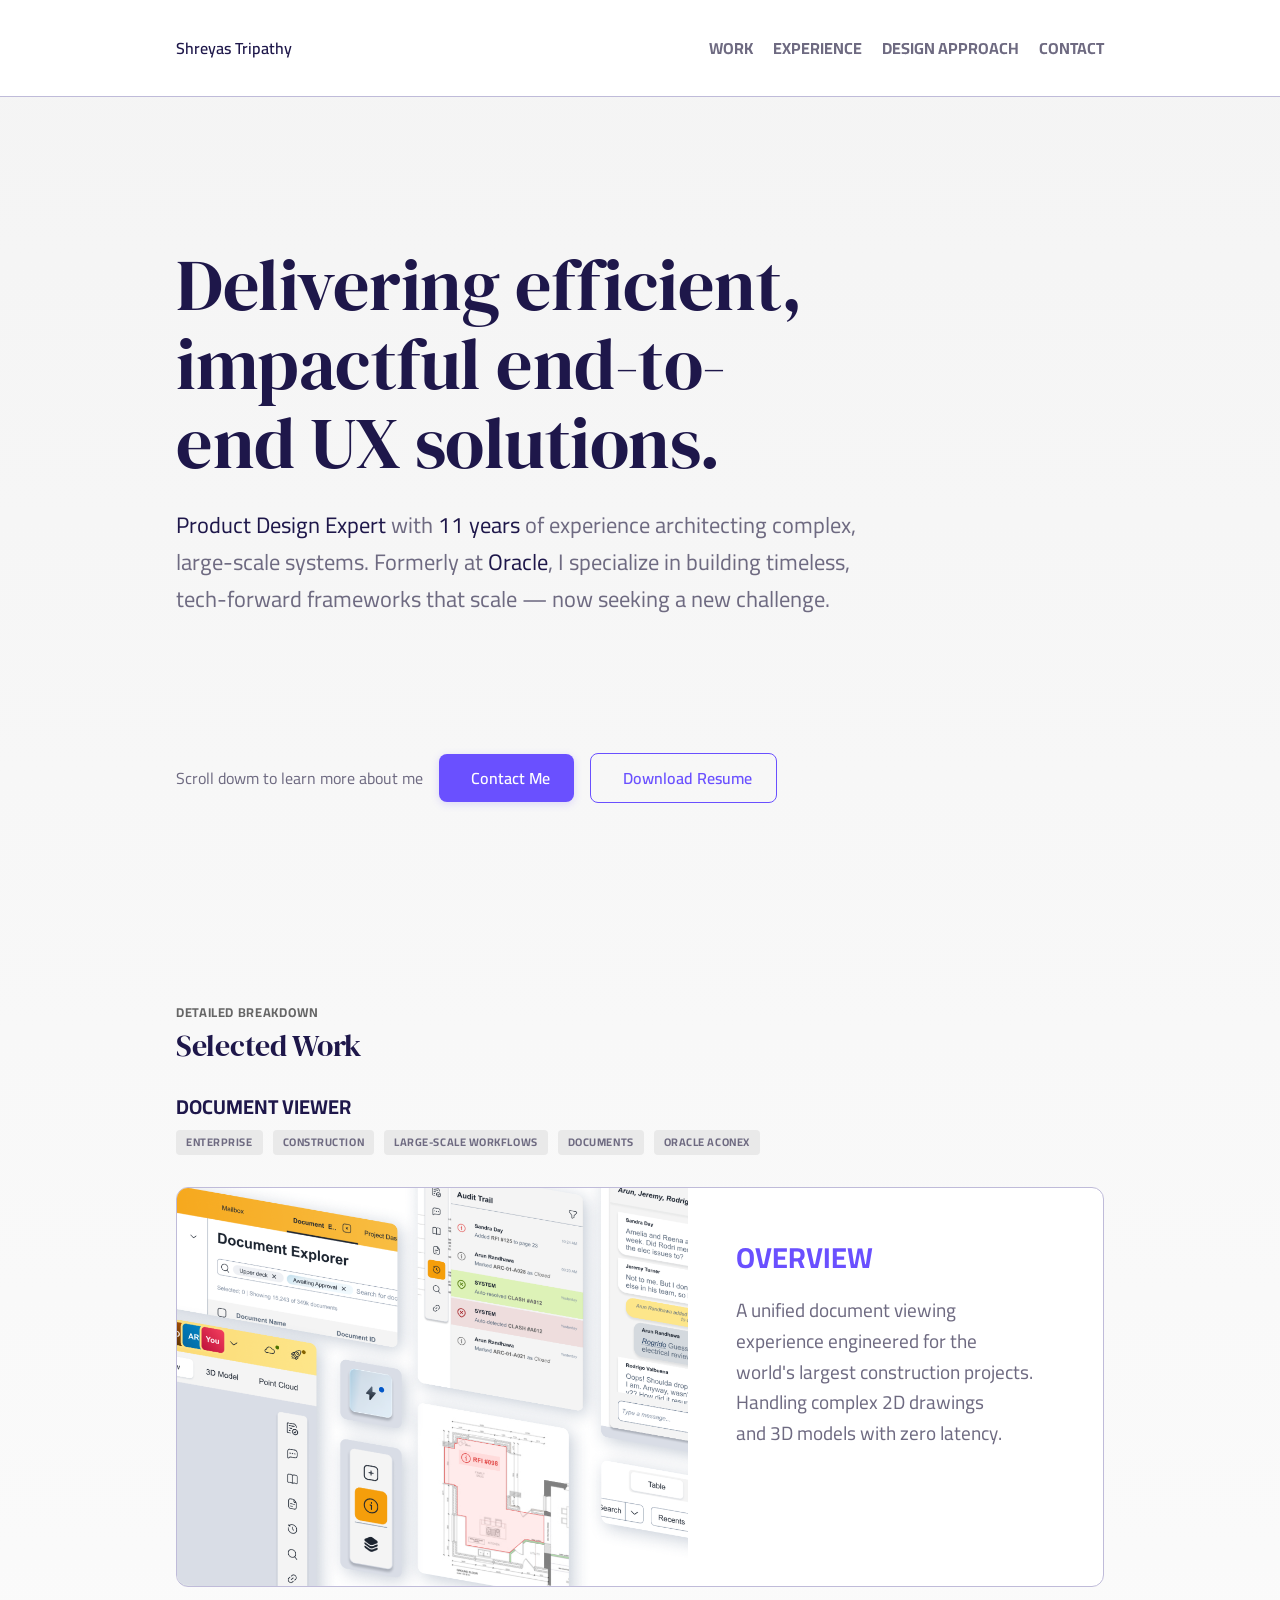
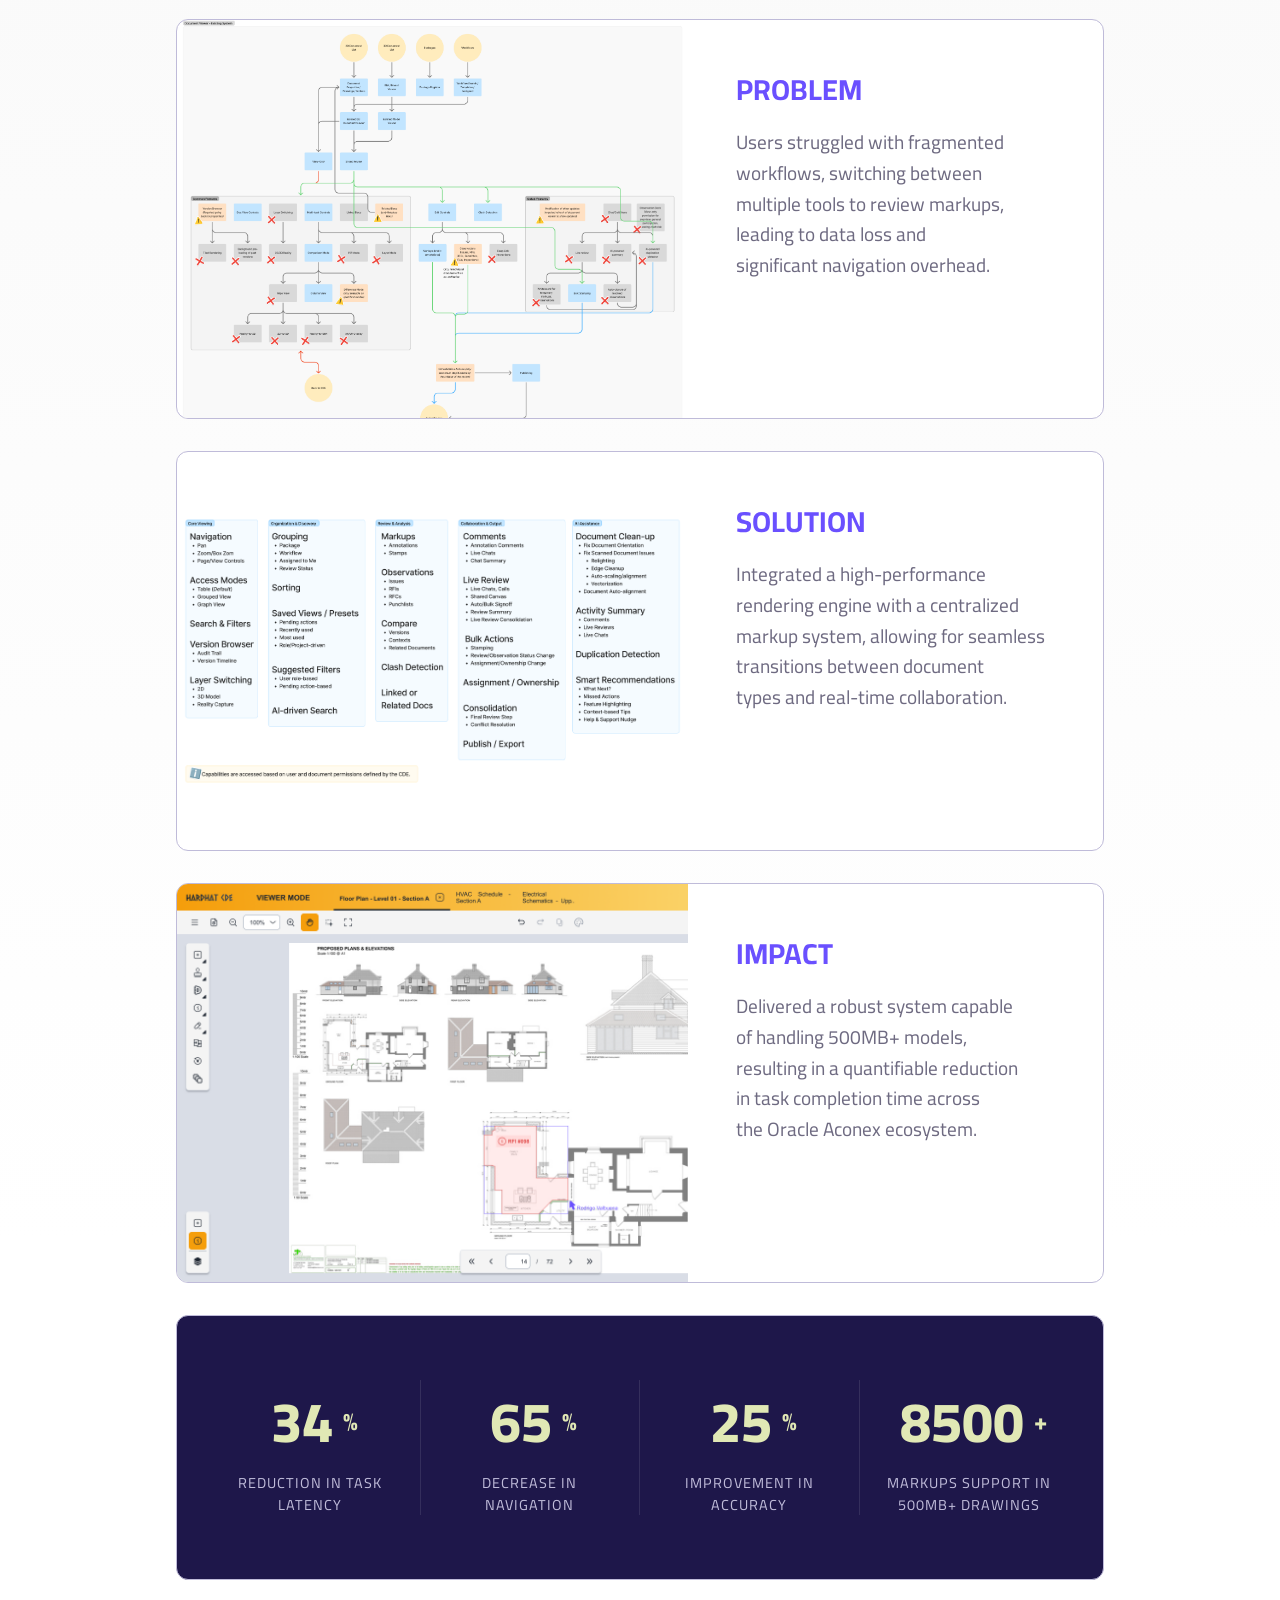
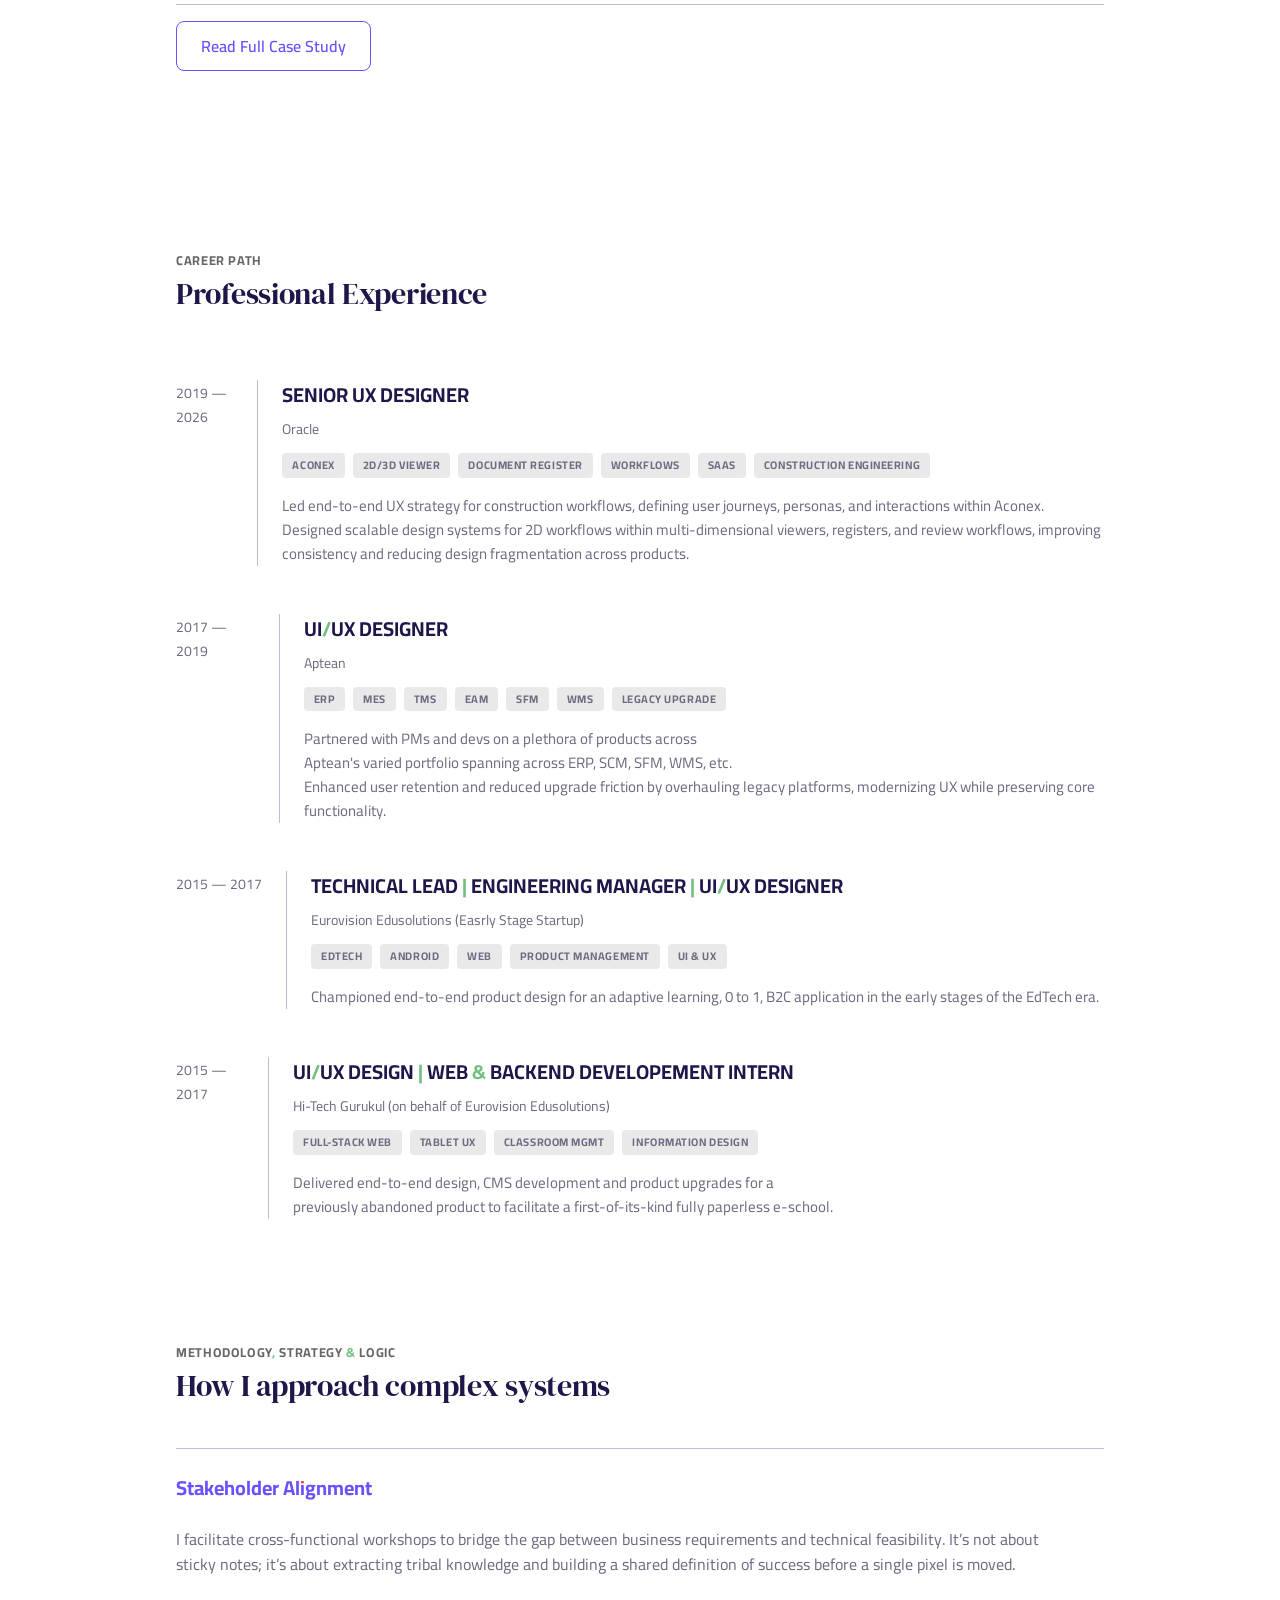
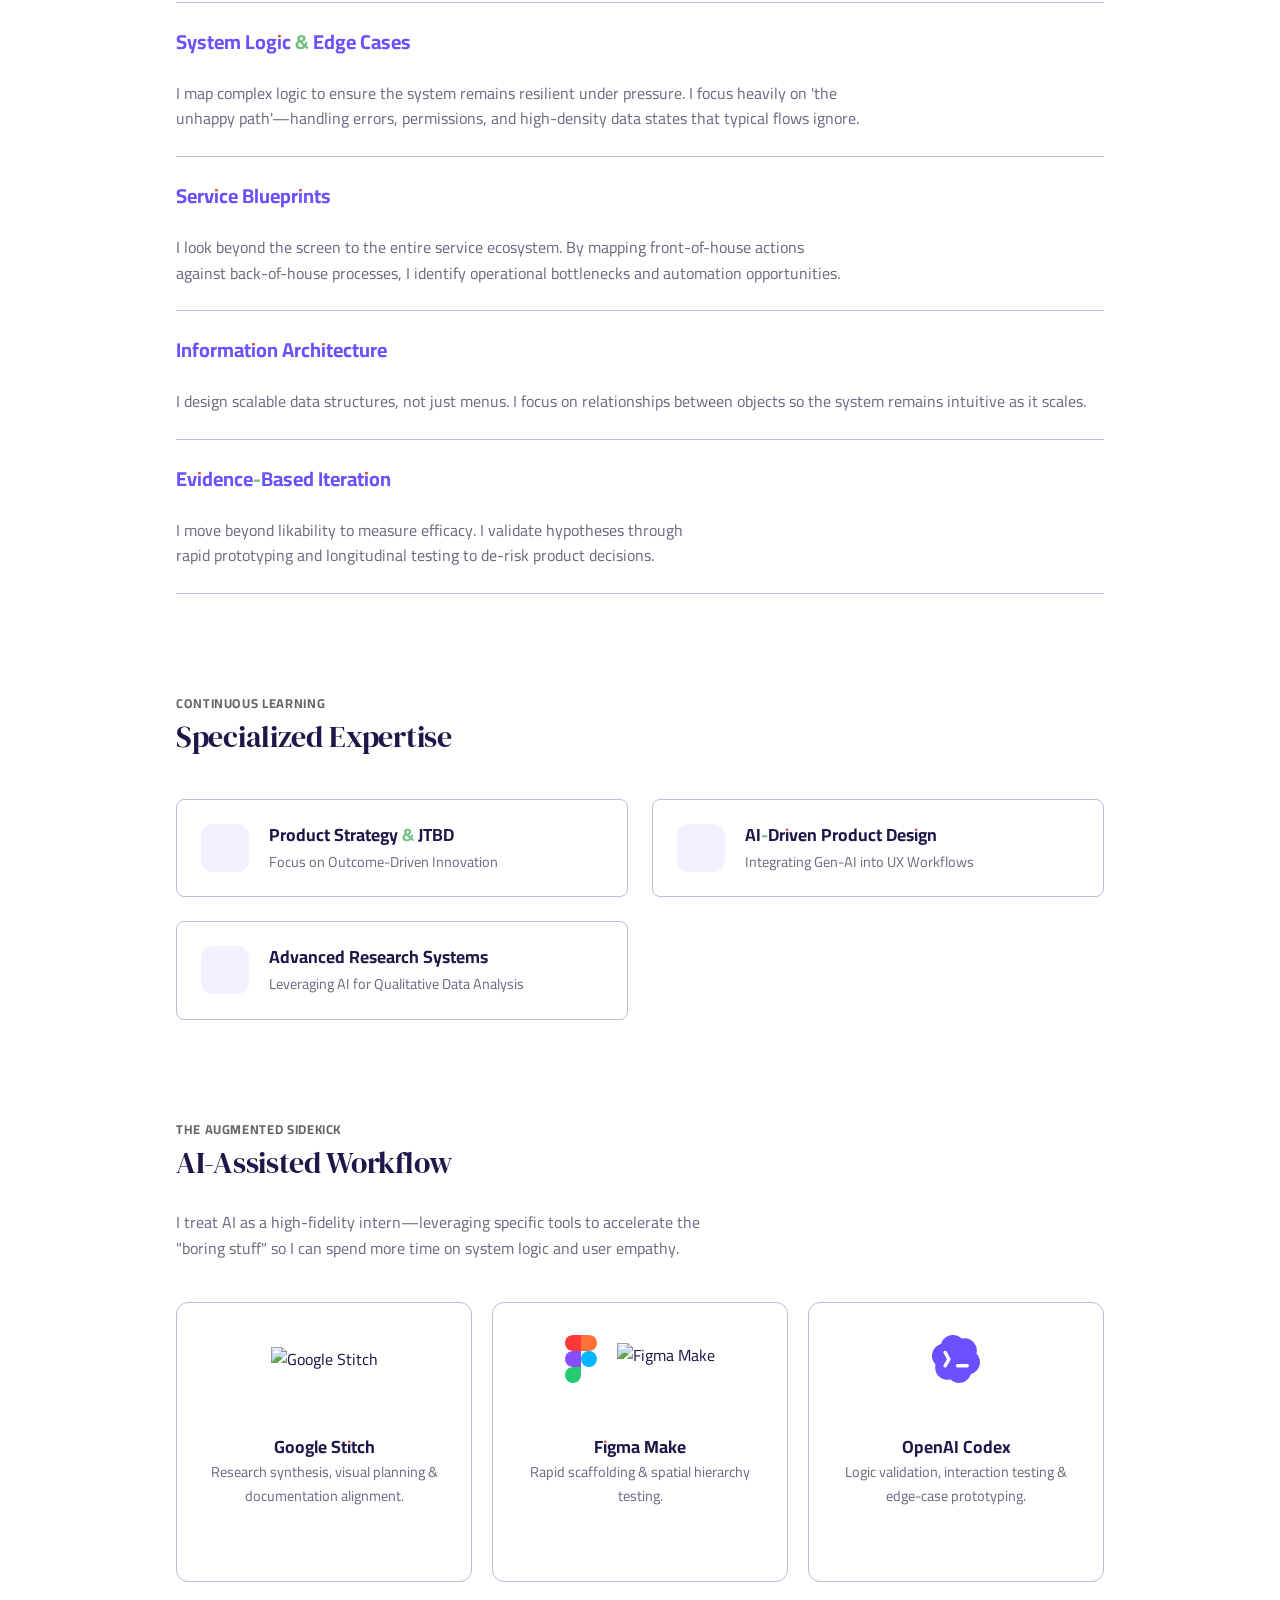
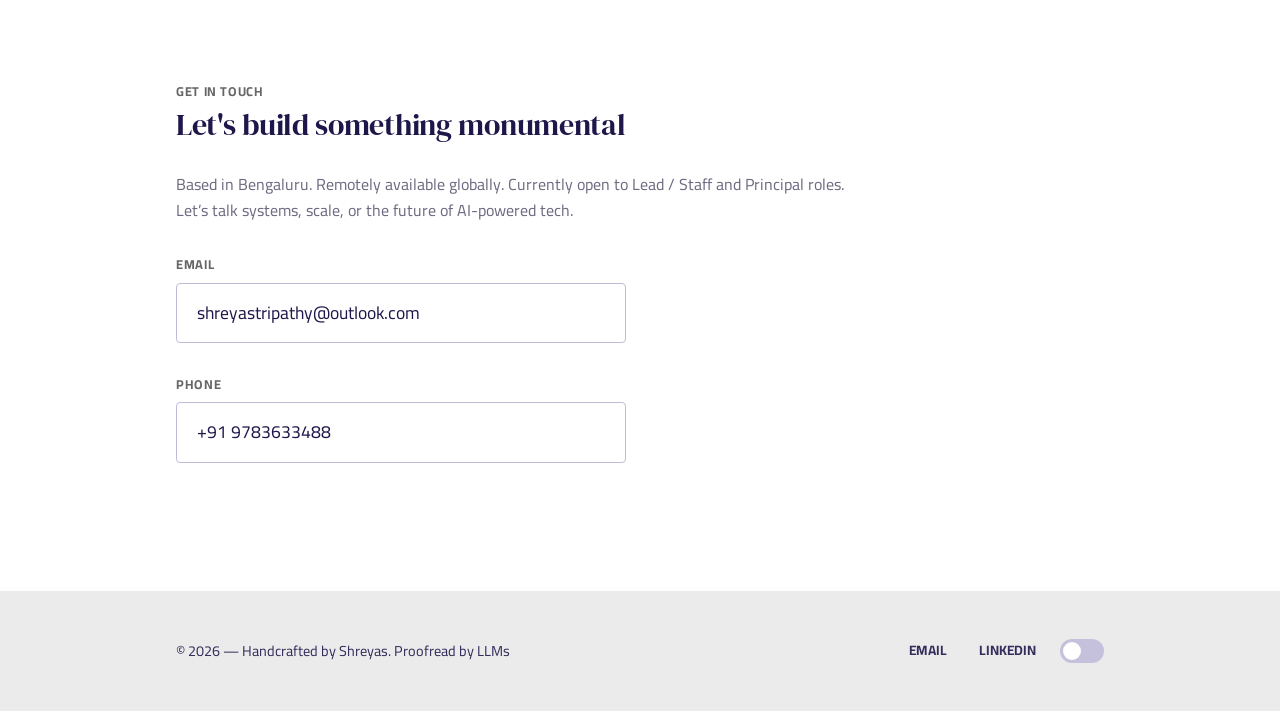
==== index.html @ f7002501 "Hero section updates - index.html" ====
<!DOCTYPE html>
<html lang="en">
<head>
  <meta charset="UTF-8">
  <meta name="viewport" content="width=device-width, initial-scale=1.0">
  <title>Shreyas Tripathy</title>

  <!-- Font -->
  <link href="https://fonts.googleapis.com/css2?family=Cairo+Play:wght@200..1000&family=Cairo:wght@200..1000&family=DM+Serif+Display&display=swap" rel="stylesheet">
  <script src="https://unpkg.com/lucide@latest"></script>
  <link rel="stylesheet" href="style.css">
</head>

<body data-theme="light">

  <!-- NAV -->
  <header class="nav">
    <div class="container nav-inner">
      <a href="index.html" class="logo">Shreyas Tripathy</a>

      <nav class="nav-links">
        <a href="#work">Work</a>
        <a href="#experience">Experience</a>
        <a href="#system">Design Approach</a>
        <a href="#contact">Contact</a>
      </nav>
      
      <button class="nav-toggle" aria-label="Menu">
        <i data-lucide="menu"></i>
      </button>
    </div>
  </header>
  
  <div class="nav-overlay">
    <button class="nav-close"><i data-lucide="x"></i></button>
    <nav class="overlay-menu">
      <a href="#work">Work</a>
      <a href="#experience">Experience</a>
      <a href="#system">Design Approach</a>
      <a href="#contact">Contact</a>
    </nav>
  </div>
  
  <!-- HERO -->
  <section class="hero">
    <div class="container hero-inner">
      <h1>Delivering efficient, impactful end-to-end UX solutions.</h1>
      <p class="subtitle"><span>Product Design Expert</span> with <span>11 years</span> of experience architecting complex, large-scale systems. Formerly at <span>Oracle</span>, I specialize in building timeless, tech-forward frameworks that scale — now seeking a new challenge.</p>
    </div>

    <div class="container hero-actions">
      <p> Scroll dowm to learn more about me <i data-lucide="arrow-down"></i></p><a href="#contact" class="btn btn-primary">
        <i data-lucide="mail"></i> Contact Me
      </a>
      <a href="assets/resume.pdf" target="_blank" class="btn btn-secondary">
        <i data-lucide="download"></i> Download Resume
      </a>
    </div>
  </section>

  <!-- WORK -->
  <section id="work" class="section container">
    <span class="sub-label">Detailed Breakdown</span>
    <h2>Selected Work</h2>
  
    <div class="project-card">
      <div class="project-header">
        <h3><span>Document Viewer</span></h3>
        <div class="project-meta-tags">
          <span>Enterprise</span>
          <span>Construction</span>
          <span>Large-scale workflows</span>
          <span>Documents</span>
          <span>Oracle Aconex</span>
        </div>
      </div>
    
      <div class="project-steps-container">
        
        <div class="project-step step-overview">
          <div class="step-image"></div>
          <div class="step-content">
            <h4>Overview</h4>
            <p>A unified document viewing experience engineered for the world's largest construction projects. Handling complex 2D drawings and 3D models with zero latency.</p>
          </div>
        </div>
    
        <div class="project-step step-problem">
          <div class="step-image"></div>
          <div class="step-content">
            <h4>Problem</h4>
            <p>Users struggled with fragmented workflows, switching between multiple tools to review markups, leading to data loss and significant navigation overhead.</p>
          </div>
        </div>
    
        <div class="project-step step-solution">
          <div class="step-image"></div>
          <div class="step-content">
            <h4>Solution</h4>
            <p>Integrated a high-performance rendering engine with a centralized markup system, allowing for seamless transitions between document types and real-time collaboration.</p>
          </div>
        </div>
    
        <div class="project-step step-impact">
          <div class="step-image"></div>
          <div class="step-content">
            <h4>Impact</h4>
            <p>Delivered a robust system capable of handling 500MB+ models, resulting in a quantifiable reduction in task completion time across the Oracle Aconex ecosystem.</p>
          </div>
        </div>
    
        <div class="project-step metrics-card">
          <div class="metric-quadrant">
            <div class="metric-number" data-target="40"><i data-lucide="arrow-down" class="metric-icon down"></i>40</div>
            <div class="metric-label">Reduction in Task Latency</div>
          </div>
          <div class="metric-quadrant">
            <div class="metric-number" data-target="65"><i data-lucide="arrow-down" class="metric-icon down"></i>65</div>
            <div class="metric-label">Decrease in Navigation</div>
          </div>
          <div class="metric-quadrant">
            <div class="metric-number" data-target="25"><i data-lucide="arrow-up" class="metric-icon up"></i>25</div>
            <div class="metric-label">Improvement in Accuracy</div>
          </div>
          <div class="metric-quadrant">
            <div class="metric-number" data-target="10000"><i data-lucide="arrow-up" class="metric-icon up"></i>10000</div>
            <div class="metric-label">Markups Support in 500MB+ Drawings</div>
          </div>
        </div>
      </div>
    
      <div class="project-footer">
        <a href="case-studies.html#viewer" class="btn btn-secondary">Read Full Case Study</a>
      </div>
    </div>
  </section>

  <!-- EXPERIENCE -->
  <section id="experience" class="section container">
    <span class="sub-label">Career Path</span>
    <h2>Professional Experience</h2>
    <div class="timeline">

      <div class="timeline-item">
        <div class="timeline-left">
          <span class="timeline-duration">2019 — 2026</span>
        </div>
        <div class="timeline-right">
          <h3>Senior UX Designer</h3>
          <p class="company">Oracle</p>
          <div class="exp-tags">
            <span>Aconex</span><span>2D/3D Viewer</span><span>Document Register</span><span>Workflows</span><span>SaaS</span><span>Construction Engineering</span>
          </div>
          <p class="timeline-description">
            Led end-to-end UX strategy for construction workflows, defining user journeys, personas, and interactions within Aconex. <br>
            Designed scalable design systems for 2D workflows within multi-dimensional viewers, registers, and review workflows, improving consistency and reducing design fragmentation across products.
          </p>
        </div>
      </div>
      
      <div class="timeline-item">
        <div class="timeline-left">
          <span class="timeline-duration">2017 — 2019</span>
        </div>
        <div class="timeline-right">
          <h3>UI/UX Designer</h3>
          <p class="company">Aptean</p>
          <div class="exp-tags">
            <span>ERP</span><span>MES</span><span>TMS</span><span>EAM</span><span>SFM</span><span>WMS</span><span>Legacy Upgrade</span>
          </div>
          <p class="timeline-description">
            Partnered with PMs and devs on a plethora of products across Aptean's varied portfolio spanning across ERP, SCM, SFM, WMS, etc. <br>
            Enhanced user retention and reduced upgrade friction by overhauling legacy platforms, modernizing UX while preserving core functionality.
          </p>
        </div>
      </div>
      
      <div class="timeline-item">
        <div class="timeline-left">
          <span class="timeline-duration">2015 — 2017</span>
        </div>
        <div class="timeline-right">
          <h3>Technical Lead | Engineering Manager | UI/UX Designer</h3>
          <p class="company">Eurovision Edusolutions (Easrly Stage Startup)</p>
          <div class="exp-tags">
            <span>EdTech</span><span>Android</span><span>Web</span><span>Product Management</span><span>UI & UX</span>
          </div>
          <p class="timeline-description">
            Championed end-to-end product design for an adaptive learning, 0 to 1, B2C application in the early stages of the EdTech era.
          </p>
        </div>
      </div>
      
      <div class="timeline-item">
        <div class="timeline-left">
          <span class="timeline-duration">2015 — 2017</span>
        </div>
        <div class="timeline-right">
          <h3>UI/UX Design | Web & Backend Developement Intern</h3>
          <p class="company">Hi-Tech Gurukul (on behalf of Eurovision Edusolutions)</p>
          <div class="exp-tags">
            <span>Full-Stack Web</span><span>Tablet UX</span><span>Classroom Mgmt</span><span>Information Design</span>
          </div>
          <p class="timeline-description">
            Delivered end-to-end design, CMS development and product upgrades for a previously abandoned product to facilitate a first-of-its-kind fully paperless e-school.
          </p>
        </div>
      </div>
    
    </div>
  </section>

  <!-- DESIGN APPROACH -->
  <section id="system" class="section container">
    <span class="sub-label">Methodology, Strategy & Logic</span>
    <h2>How I approach complex systems</h2>
  
    <div class="approach-accordion">
      <div class="accordion-item active" data-approach="workshops">
        <div class="accordion-header">
          <span class="accordion-title">Stakeholder Alignment</span>
          <div class="accordion-icon">
            <i data-lucide="plus" class="plus-icon"></i>
            <i data-lucide="minus" class="minus-icon"></i>
          </div>
        </div>
        <div class="accordion-content">
          <div class="accordion-content-inner">
            <p>
              I facilitate cross-functional workshops to bridge the gap between
              business requirements and technical feasibility. It’s not about
              sticky notes; it’s about extracting tribal knowledge and building a
              shared definition of success before a single pixel is moved.
            </p>
          </div>
        </div>
      </div>
  
      <div class="accordion-item active" data-approach="flows">
        <div class="accordion-header">
          <span class="accordion-title">System Logic & Edge Cases</span>
          <div class="accordion-icon">
            <i data-lucide="plus" class="plus-icon"></i>
            <i data-lucide="minus" class="minus-icon"></i>
          </div>
        </div>
        <div class="accordion-content">
          <div class="accordion-content-inner">
            <p>
              I map complex logic to ensure the system remains resilient under
              pressure. I focus heavily on 'the unhappy path'—handling errors,
              permissions, and high-density data states that typical flows ignore.
            </p>
          </div>
        </div>
      </div>
  
      <div class="accordion-item active" data-approach="journeys">
        <div class="accordion-header">
          <span class="accordion-title">Service Blueprints</span>
          <div class="accordion-icon">
            <i data-lucide="plus" class="plus-icon"></i>
            <i data-lucide="minus" class="minus-icon"></i>
          </div>
        </div>
        <div class="accordion-content">
          <div class="accordion-content-inner">
            <p>
              I look beyond the screen to the entire service ecosystem. By mapping
              front-of-house actions against back-of-house processes, I identify
              operational bottlenecks and automation opportunities.
            </p>
          </div>
        </div>
      </div>
  
      <div class="accordion-item active" data-approach="architecture">
        <div class="accordion-header">
          <span class="accordion-title">Information Architecture</span>
          <div class="accordion-icon">
            <i data-lucide="plus" class="plus-icon"></i>
            <i data-lucide="minus" class="minus-icon"></i>
          </div>
        </div>
        <div class="accordion-content">
          <div class="accordion-content-inner">
            <p>
              I design scalable data structures, not just menus. I focus on
              relationships between objects so the system remains intuitive as it
              scales.
            </p>
          </div>
        </div>
      </div>
  
      <div class="accordion-item active" data-approach="testing">
        <div class="accordion-header">
          <span class="accordion-title">Evidence-Based Iteration</span>
          <div class="accordion-icon">
            <i data-lucide="plus" class="plus-icon"></i>
            <i data-lucide="minus" class="minus-icon"></i>
          </div>
        </div>
        <div class="accordion-content">
          <div class="accordion-content-inner">
            <p>
              I move beyond likability to measure efficacy. I validate hypotheses
              through rapid prototyping and longitudinal testing to de-risk
              product decisions.
            </p>
          </div>
        </div>
      </div>
    </div>
  </section>


  <!-- CERTIFICATIONS -->
  
  <section class="section container portfolio-content">
    <div class="section-header">
      <span class="sub-label">Continuous Learning</span>
      <h2>Specialized Expertise</h2>
    </div>

    <div class="cert-grid">
      <div class="cert-item">
        <div class="cert-icon"><i data-lucide="layers"></i></div>
        <div class="cert-info">
          <span class="cert-title">Product Strategy & JTBD</span>
          <span class="cert-issuer">Focus on Outcome-Driven Innovation</span>
        </div>
      </div>
  
      <div class="cert-item">
        <div class="cert-icon"><i data-lucide="sparkles"></i></div>
        <div class="cert-info">
          <span class="cert-title">AI-Driven Product Design</span>
          <span class="cert-issuer">Integrating Gen-AI into UX Workflows</span>
        </div>
      </div>
  
      <div class="cert-item">
        <div class="cert-icon"><i data-lucide="microscope"></i></div>
        <div class="cert-info">
          <span class="cert-title">Advanced Research Systems</span>
          <span class="cert-issuer">Leveraging AI for Qualitative Data Analysis</span>
        </div>
      </div>
    </div>
  </section>

  <!-- AI-USAGE -->
  <section id="workflow" class="section container portfolio-content">
    <div class="section-header">
      <span class="sub-label">The Augmented Sidekick</span>
      <h2>AI-Assisted Workflow</h2>
      <p style="max-width: 600px; margin-top: 1rem;">I treat AI as a high-fidelity intern—leveraging specific tools to accelerate the "boring stuff" so I can spend more time on system logic and user empathy.</p>
    </div>
  
    <div class="workflow-grid">
      <div class="workflow-card">
        <div class="workflow-icon stitch-container">
          <img src="https://app-companion-430619.appspot.com/static/stitch-word-dark.svg" class="light-mode-only" alt="Google Stitch">
          <img src="https://app-companion-430619.appspot.com/static/stitch-word.svg" class="dark-mode-only" alt="Google Stitch">
        </div>
        <div class="workflow-info">
          <span class="cert-title">Google Stitch</span> <br>
          <span class="cert-issuer">Research synthesis, visual planning & documentation alignment.</span>
        </div>
      </div>
  
      <div class="workflow-card">
        <div class="workflow-icon figma-combo">
          <svg xmlns="http://www.w3.org/2000/svg" width="480" height="720" fill="none" viewBox="0 0 480 720"><path fill="#24CB71" d="M0 600c0-66.274 53.726-120 120-120h120v120c0 66.274-53.726 120-120 120S0 666.274 0 600"></path><path fill="#FF7237" d="M240 0v240h120c66.274 0 120-53.726 120-120S426.274 0 360 0z"></path><circle cx="359" cy="360" r="120" fill="#00B6FF"></circle><path fill="#FF3737" d="M0 120c0 66.274 53.726 120 120 120h120V0H120C53.726 0 0 53.726 0 120"></path><path fill="#874FFF" d="M0 360c0 66.274 53.726 120 120 120h120V240H120C53.726 240 0 293.726 0 360"></path></svg>
          <img src="https://cdn.sanity.io/images/599r6htc/regionalized/9dd7913d750d5e2519330ccdbdbc0e24ba58c93e-24x24.svg" alt="Figma Make">
        </div>
        <div class="workflow-info">
          <span class="cert-title">Figma Make</span> <br>
          <span class="cert-issuer">Rapid scaffolding & spatial hierarchy testing.</span>
        </div>
      </div>
  
      <div class="workflow-card">
        <div class="workflow-icon codex-icon">
          <svg viewBox="0 0 24 24" xmlns="http://www.w3.org/2000/svg"><title>Codex</title><path d="M19.503 0H4.496A4.496 4.496 0 000 4.496v15.007A4.496 4.496 0 004.496 24h15.007A4.496 4.496 0 0024 19.503V4.496A4.496 4.496 0 0019.503 0z" fill="#fff"></path><path d="M9.064 3.344a4.578 4.578 0 012.285-.312c1 .115 1.891.54 2.673 1.275.01.01.024.017.037.021a.09.09 0 00.043 0 4.55 4.55 0 013.046.275l.047.022.116.057a4.581 4.581 0 012.188 2.399c.209.51.313 1.041.315 1.595a4.24 4.24 0 01-.134 1.223.123.123 0 00.03.115c.594.607.988 1.33 1.183 2.17.289 1.425-.007 2.71-.887 3.854l-.136.166a4.548 4.548 0 01-2.201 1.388.123.123 0 00-.081.076c-.191.551-.383 1.023-.74 1.494-.9 1.187-2.222 1.846-3.711 1.838-1.187-.006-2.239-.44-3.157-1.302a.107.107 0 00-.105-.024c-.388.125-.78.143-1.204.138a4.441 4.441 0 01-1.945-.466 4.544 4.544 0 01-1.61-1.335c-.152-.202-.303-.392-.414-.617a5.81 5.81 0 01-.37-.961 4.582 4.582 0 01-.014-2.298.124.124 0 00.006-.056.085.085 0 00-.027-.048 4.467 4.467 0 01-1.034-1.651 3.896 3.896 0 01-.251-1.192 5.189 5.189 0 01.141-1.6c.337-1.112.982-1.985 1.933-2.618.212-.141.413-.251.601-.33.215-.089.43-.164.646-.227a.098.098 0 00.065-.066 4.51 4.51 0 01.829-1.615 4.535 4.535 0 011.837-1.388zm3.482 10.565a.637.637 0 000 1.272h3.636a.637.637 0 100-1.272h-3.636zM8.462 9.23a.637.637 0 00-1.106.631l1.272 2.224-1.266 2.136a.636.636 0 101.095.649l1.454-2.455a.636.636 0 00.005-.64L8.462 9.23z" fill="#6A50FF"></path></svg>
        </div>
        <div class="workflow-info">
          <span class="cert-title">OpenAI Codex</span> <br>
          <span class="cert-issuer">Logic validation, interaction testing & edge-case prototyping.</span>
        </div>
      </div>
    </div>
  </section>
  
  <!-- CONTACT -->
  <section id="contact" class="section container portfolio-content">
    <span class="sub-label">Get in Touch</span>
    <h2>Let's build something monumental</h2>
    <p>Based in Bengaluru. Remotely available globally. Currently open to Lead / Staff and Principal roles. <br>Let’s talk systems, scale, or the future of AI-powered tech.</p>
  
    <div class="contact-grid">
      <div class="contact-item">
        <span class="sub-label">Email</span>
        <div class="copy-box" onclick="copyText('shreyastripathy@outlook.com', this)">
          <span class="value">shreyastripathy@outlook.com</span>
          <i data-lucide="copy" class="icon"></i>
        </div>
      </div>
  
      <div class="contact-item">
        <span class="sub-label">Phone</span>
        <div class="copy-box" onclick="copyText('+1 555 012 3456', this)">
          <span class="value">+91 9783633488</span>
          <i data-lucide="copy" class="icon"></i>
        </div>
      </div>
    </div>
  </section>

  <!-- FOOTER -->
  <footer class="main-footer">
    <div class="container footer-content">
      <div class="footer-left">
        <p>© 2026 — Handcrafted by Shreyas. Proofread by LLMs</p>
      </div>
      
      <div class="footer-right">
        <a href="mailto:shreyastripathy@outlook.com" rel="noopener noreferrer" class="footer-link">
          <i data-lucide="mail"></i>
          <span>Email</span>
        </a>
        <a href="https://www.linkedin.com/in/shreyas-tripathy-534011a4" target="_blank" rel="noopener noreferrer" class="footer-link">
          <i data-lucide="external-link"></i>
          <span>LinkedIn</span>
        </a>
        <label class="theme-switch">
          <input type="checkbox" id="theme-toggle">
          <span class="slider">
            <span class="icon"><svg xmlns="http://www.w3.org/2000/svg" width="24" height="24" viewBox="0 0 24 24" fill="none" stroke="currentColor" stroke-width="2" stroke-linecap="round" stroke-linejoin="round" data-lucide="moon" aria-hidden="true" class="lucide lucide-moon"><path d="M20.985 12.486a9 9 0 1 1-9.473-9.472c.405-.022.617.46.402.803a6 6 0 0 0 8.268 8.268c.344-.215.825-.004.803.401"></path></svg></span>
          </span>
        </label>
      </div>
    </div>
  </footer>
  
  <script src="script.js"></script>
</body>
</html>
---- style.css ----
h1, h2, .section-title {
  font-family: var(--font-header);
  font-weight: 400;
  letter-spacing: -0.01em;
}

h3, h4, .label, nav a {
  font-family: var(--font-subhead);
  font-weight: 700;
  text-transform: uppercase;
}

body, p, li {
  font-family: var(--font-body);
  font-weight: 400;
  line-height: 1.65;
  font-size: 16px;
  color: var(--text-secondary);
  -webkit-font-smoothing: antialiased;
}

section[id], 
.project-card {
  scroll-margin-top: 100px; /* Adjust this value to match your nav height + 20px buffer */
}

/* =====================
   RESET
===================== */

* {
  margin: 0;
  padding: 0;
  box-sizing: border-box;
}

body {
  background: var(--bg);
  color: var(--text-primary);
  line-height: 1.5;
  transition: background 0.3s ease, color 0.3s ease, border-color 0.3s ease;
}

/* =====================
   LAYOUT
===================== */

.container {
  max-width: var(--max-width);
  margin: 0 auto;
  padding: var(--spacing-section);
}

.section {
  padding: var(--spacing-section);
}

.approach {
  margin-top: 32px;
}

h2 {
  margin-bottom: 32px;
}

.project-card {
  margin-bottom: 64px;
}

h1 {
  letter-spacing: -0.5px;
}

h2 {
  letter-spacing: -0.3px;
}

p {
  text-wrap: balance;
}

/* =====================
   NAV
===================== */

.nav {
  position: sticky;
  top: 0;
  background: var(--bg-solid);
  border-bottom: 1px solid var(--divider);
  z-index: 10;
}

.nav-inner {
  display: flex;
  justify-content: space-between;
  align-items: center;
  height: 64px;
}

.nav-links a {
  margin-left: 20px;
  text-decoration: none;
  color: var(--text-secondary);
  transition: color 0.2s ease;
}

.nav-links a:hover {
  color: var(--accent);
}

.nav-links {
  position: relative;
  display: flex;
}

.nav-links::after {
  content: "";
  position: absolute;
  bottom: -6px;
  height: 2px;
  width: 0;
  background: var(--accent);
  transition: all 0.3s ease;
}

.nav-links::after {
  left: var(--nav-left, 0);
  width: var(--nav-width, 0);
}

.nav-overlay {
  position: fixed;
  top: 0;
  left: 0;
  width: 100%;
  height: 100%;
  background: var(--bg-solid);
  display: flex;
  flex-direction: column;
  justify-content: center;
  align-items: center;
  z-index: 9999;
  
  /* Start hidden and off-screen */
  opacity: 0;
  visibility: hidden;
  transform: translateY(-10px);
  transition: all 0.4s cubic-bezier(0.4, 0, 0.2, 1);
}

.nav-overlay.is-open {
  opacity: 1;
  visibility: visible;
  transform: translateY(0);
}

.nav-close {
  position: absolute;
  top: 30px;
  right: 30px;
  background: none;
  border: none;
  cursor: pointer;
  color: var(--text-primary);
}

.overlay-menu {
  display: flex;
  flex-direction: column;
  gap: 32px;
  text-align: center;
}

.overlay-menu a {
  font-family: var(--font-header);
  font-size: clamp(2rem, 8vw, 3.5rem);
  text-decoration: none;
  color: var(--text-primary);
  transition: color 0.3s ease;
}

.overlay-menu a:hover {
  color: var(--accent);
}

.nav-toggle {
  display: none;
}

.nav-links {
  display: flex;
}

/* =====================
   LOGO / HOME LINK
===================== */

.logo {
  text-decoration: none;
  color: var(--text-primary);
  font-weight: 600;
  font-size: 16px;
  transition: color 0.2s ease;
}

.logo:hover {
  color: var(--accent);
}

/* =====================
   HERO
===================== */

.hero {
  display: flex;
  flex-direction: column;
  justify-content: center;
  min-height: 85vh;
  padding: 100px 0;
}

.hero-inner {
  display: flex;
  flex-direction: column;
  align-items: flex-start;
  width: 100%;
}

.hero-inner h1 {
  font-size: clamp(2.5rem, 8vw, 4.5rem); 
  margin-bottom: 24px;
  color: var(--text-primary);
  line-height: 1.1;
  text-wrap: balance;
}

.hero-inner .subtitle {
  font-size: clamp(1.1rem, 2vw, 1.4rem);
  margin-bottom: 40px;
  color: var(--text-secondary);
  text-wrap: balance;
}

.hero-inner span {
  color: var(--text-primary);
}

.hero-actions {
  display: flex;
  flex-wrap: wrap;
  gap: 16px;
  width: 100%;
  align-items: center;
  
}

/* Mobile: Stack and Center */
@media (max-width: 680px) {
  .hero-inner {
    align-items: stretch; 
  }
  
  .hero-actions {
    flex-direction: column;
  }
}
/* =====================
   TYPOGRAPHY
===================== */

h2 {
  font-size: 30px;
  margin-bottom: 24px;
}

h3 {
  font-size: 20px;
  margin-bottom: 8px;
}

/* =====================
   PROJECTS
===================== */

.project {
  border-bottom: 1px solid var(--divider);
  padding: 40px 0;
}

.project-header {
  grid-column: span 2;
  margin-bottom: 16px;
}

.project-card {
  width: 100%;
  margin-bottom: 80px;
}

.project-header {
  margin-bottom: 32px;
}

.project-meta-tags {
  display: flex;
  flex-wrap: wrap;
  gap: 10px;
}

/* Steps Container */
.project-steps-container {
  display: flex;
  flex-direction: column;
  gap: 32px;
}

/* The "Card" Logic */
.project-step {
  display: flex;
  flex-direction: row;
  background: var(--bg-solid);
  border: 1px solid var(--divider);
  border-radius: 12px;
  overflow: hidden;
  min-height: 400px;
  transition: transform 0.3s ease;
}

.project-step:hover {
  border-color: var(--accent);
  transform: translateY(-4px);
  box-shadow: 0 12px 24px rgba(0, 0, 0, 0.05);
}

.step-image {
  flex: 1.3;
  background-size: cover;
  background-repeat: no-repeat;
  min-height: 300px;
  padding: var(--spacing-section);
}

.step-content {
  flex: 1;
  padding: 48px;
  display: flex;
  flex-direction: column;
}

.step-content h4 {
  font-family: var(--font-subhead);
  font-size: 1.8rem;
  color: var(--accent);
  margin-bottom: 16px;
}

.step-content p {
  font-size: 1.2rem;
  line-height: 1.6;
  color: var(--text-secondary);
}

/* Background Images - Assign your assets here */
.step-overview .step-image {
   background-image: url('assets/images/intro.png');
   background-position: center;
   background-size: 150%;
}

.step-problem .step-image {
   background-image: url('assets/images/old-architecture.png');
   animation: problemHighlight 15s infinite ease-in-out;
}

@keyframes problemHighlight {
  0%, 15% { 
    background-size: 200%;
    background-position: 35% 0%; 
  }

  20%, 35% { 
    background-size: 300%;
    background-position: 25% 20%; 
  }

  40%, 55% { 
    background-size: 240%;
    background-position: 5% 50%; 
  }
  
  60%, 75% { 
    background-size: 400%;
    background-position: 65% 50%; 
  }
  
  80%, 95% { 
    background-size: 250%;
    background-position: 95% 50%; 
  }

  99%, 100% { 
    background-size: 200%;
    background-position: 35% 0%; 
  }
}

.step-solution .step-image { 
  background-image: url('assets/images/feature-architecture-transparent.png');
  background-position: center;
   background-size: 100%;
}

.step-impact .step-image { 
  background-image: url('assets/images/collab-chat.png');
  animation: featureHighlight 15s infinite ease-in-out;
}

@keyframes featureHighlight {
  0%, 4% {
    background-size: 100%;
    background-position: 0% 0%;
  }
  
  8%, 15% {
    background-size: 300%;
    background-position: 33% 0%;
  }

  19%, 31% {
    background-size: 250%;
    background-position: 0% 23%;
  }

  36%, 47% {
    background-size: 450%;
    background-position: 0% 100%;
  }
  
  52%, 63% {
    background-size: 280%;
    background-position: 50% 85%;
  }
  
  68%, 79% {
    background-size: 190%;
    background-position: 100% 100%;
  }

  83%, 93% {
    background-size: 350%;
    background-position: 100% 0%;
  }
  
  95%, 99% {
    background-size: 350%;
    background-position: 100% 0%;
  }
  
  99%, 100% {
    background-size: 100%;
    background-position: 0% 0%;
  }
}


/* =====================
   METRICS CARD (QUADRANTS)
   ===================== */

.metrics-card {
  display: grid;
  grid-template-columns: repeat(4, 1fr);
  background: var(--text-primary);
  padding: 64px 24px;
  border-radius: 12px;
  text-align: center;
  min-height: fit-content;
}

.metric-quadrant:nth-child(1) .metric-number::after,
.metric-quadrant:nth-child(2) .metric-number::after,
.metric-quadrant:nth-child(3) .metric-number::after {
  content: '%';
  font-size: 1.5rem;
  margin-left: 2px;
}

.metric-quadrant:nth-child(4) .metric-number::after {
  content: '+';
  font-size: 1.5rem;
  margin-left: 2px;
}

.metric-quadrant {
  border-right: 1px solid rgba(255, 255, 255, 0.1);
  padding: 0 20px;
}

.metric-quadrant:last-child {
  border-right: none;
}

.metric-quadrant .metric-number {
  font-family: var(--font-body);
  font-size: 3.5rem;
  font-weight: 800;
  color: rgb(from var(--text-primary) calc(255 - r) calc(255 - g) calc(255 - b));
  display: flex;
  justify-content: center;
  align-items: center;
  gap: 8px;
  margin-bottom: 8px;
}

.metric-icon.down{
  color: #e53935;
}

.metric-icon.up{
  color: #43a047;
}

.metric-quadrant .metric-label {
  font-size: 0.9rem;
  color: var(--divider);
  text-transform: uppercase;
  letter-spacing: 1px;
}

/* =====================
   RESPONSIVE (THE FLIP)
   ===================== */

@media (max-width: 850px) {
  .project-step {
    flex-direction: column; /* Image top, Text bottom */
  }

  .step-content {
    text-align: left;
    padding: 32px;
  }

  .step-image {
    width: 100%;
    flex: none;
    height: 300px;
  }

  .metrics-card {
    grid-template-columns: repeat(2, 1fr); /* 2x2 on tablets */
    gap: 40px 0;
  }

  .metric-quadrant:nth-child(2) {
    border-right: none;
  }
}

@media (max-width: 550px) {
  .metrics-card {
    grid-template-columns: 1fr; /* 4 in a row stack on mobile */
    padding: 40px 20px;
  }

  .metric-quadrant {
    border-right: none;
    border-bottom: 1px solid rgba(255, 255, 255, 0.1);
    padding-bottom: 32px;
  }

  .metric-quadrant:last-child {
    border-bottom: none;
  }
}

.project-footer {
  grid-column: span 2;
  display: flex;
  justify-content: space-between;
  align-items: center;
  margin-top: 24px;
  padding-top: 16px;
  border-top: 1px solid var(--divider);
}

/* =====================
   DESIGN APPROACH
===================== */

.approach-accordion {
  margin-top: 40px;
  border-top: 1px solid var(--divider);
}

.accordion-item {
  border-bottom: 1px solid var(--divider);
  background: transparent;
}

.accordion-header {
  padding: 24px 0;
  display: flex;
  justify-content: space-between;
  align-items: center;
  cursor: pointer;
  user-select: none;
}

.accordion-title {
  font-family: var(--font-subhead);
  font-weight: 700;
  font-size: 1.25rem;
  color: var(--text-primary);
  transition: color 0.3s ease;
}

.accordion-item.active .plus-icon {
  display: none;
}
.accordion-item.active .minus-icon {
  display: flex;
}
.accordion-item .minus-icon {
  display: none;
}
.accordion-item .plus-icon {
  display: flex;
}

/* The Grid Animation Trick */
.accordion-content {
  display: grid;
  grid-template-rows: 0fr;
  transition: grid-template-rows 0.3s cubic-bezier(0.4, 0, 0.2, 1);
}

.accordion-content-inner {
  overflow: hidden;
}

.accordion-content p {
  padding-bottom: 24px;
  color: var(--text-secondary);
  line-height: 1.6;
  max-width: 960px;
}

.accordion-item.active .accordion-title {
  color: var(--accent);
}

.accordion-item.active .accordion-icon {
  color: var(--accent);
}

.accordion-item.active .accordion-content {
  grid-template-rows: 1fr;
}

/* RESPONSIVE ADJUSTMENTS */
@media (max-width: 768px) {
  .accordion-title {
    font-size: 1.1rem;
    padding-right: 16px;
  }
  
  .accordion-header {
    padding: 20px 0;
  }
}


/* =====================
   EXPERIENCE
===================== */

.timeline {
  margin-top: 40px;
  position: relative;
}

.timeline-item {
  display: flex;
  gap: 24px;
  padding: 24px 0;
}

.timeline-right {
  border-left: 1px solid var(--divider);
  padding-left: 24px;
}

/* Left Side */
.timeline-duration {
  font-size: 14px;
  color: var(--text-secondary);
}

.exp-tags {
  display: flex;
  flex-wrap: wrap;
  gap: 8px;
  margin: 12px 0 16px 0;
}

:is(.exp-tags, .project-meta-tags) span {
  font-size: 11px;
  font-weight: 700;
  text-transform: uppercase;
  letter-spacing: 0.05em;
  padding: 4px 10px;
  background: var(--toggle-track);
  color: var(--text-secondary);
  border-radius: 4px;
}

/* Right Side */
.company {
  font-size: 14px;
  color: var(--text-secondary);
  margin-bottom: 8px;
}

.timeline-description {
  font-size: 15px;
  color: var(--text-secondary);
  line-height: 1.6;
}

/* =====================
   CERTIFICATIONS / EXPERTISE 
   ===================== */

.cert-grid {
  display: grid;
  /* Adjusts from 1 to 3 columns based on screen size */
  grid-template-columns: repeat(auto-fill, minmax(320px, 1fr)); 
  gap: 24px;
  margin-top: 40px;
}

.cert-item {
  display: flex;
  align-items: flex-start; /* Better for variable text lengths */
  gap: 20px;
  padding: 24px;
  background: var(--bg-solid);
  border: 1px solid var(--divider);
  border-radius: 8px;
  transition: all 0.3s cubic-bezier(0.4, 0, 0.2, 1);
}

.cert-item:hover {
  border-color: var(--accent);
  transform: translateY(-4px);
  box-shadow: 0 12px 24px rgba(0, 0, 0, 0.05);
}

.cert-icon {
  display: flex;
  align-items: center;
  justify-content: center;
  width: 48px;
  height: 48px;
  background: color-mix(in srgb, var(--accent), transparent 92%); /* Subtle tint */
  border-radius: 12px;
  color: var(--accent);
  flex-shrink: 0; /* Prevents icon from squishing */
}

.cert-icon i {
  width: 24px;
  height: 24px;
}

.cert-info {
  display: flex;
  flex-direction: column;
  gap: 4px;
}

.cert-title {
  font-family: var(--font-subhead);
  font-weight: 700;
  font-size: 1.1rem;
  color: var(--text-primary);
  line-height: 1.3;
}

.cert-issuer {
  font-family: var(--font-body);
  font-size: 0.9rem;
  color: var(--text-secondary);
  line-height: 1.5;
}


/* =====================
   THEME TOGGLE
===================== */

#theme-toggle {
  background: none;
  border: none;
  cursor: pointer;
  font-size: 18px;
}

.theme-switch {
  display: flex;
  align-items: center;
  justify-content: center;
  position: relative;
  width: 44px;
  height: 24px;
}

.theme-switch input {
  display: none;
}

.slider {
  position: relative;
  background: var(--divider);
  border-radius: 24px;
  width: 44px;
  height: 24px;
  transition: background 0.3s ease;
}

.slider::before {
  content: "";
  position: absolute;
  width: 18px;
  height: 18px;
  left: 3px;
  top: 3px;
  background: var(--bg-solid);
  border-radius: 50%;
  transition: transform 0.3s ease, background 0.3s ease;
}

.slider .icon {
  position: absolute;
  top: 3px;
  left: 3px;
  width: 18px;
  height: 18px;
  display: flex;
  align-items: center;
  justify-content: center;
  pointer-events: none;
  transition: transform 0.3s ease;
}

input:checked + .slider .icon {
  transform: translateX(20px);
}

.slider .icon svg {
  width: 14px;
  height: 14px;
  stroke: var(--text-primary);
}

input:checked + .slider::before {
  transform: translateX(20px);
}

.theme-transition {
  display: none;
}

/* =====================
   BUTTONS
===================== */

.btn {
  border-radius: 8px;
  font-weight: 600;
  display: inline-flex;
  align-items: center;
  gap: 8px;
  cursor: pointer;
  text-decoration: none;
  transition: all 0.25s ease;
}

/* PRIMARY */
.btn-primary {
  background: var(--accent);
  color: white;
  padding: 12px 24px;
  box-shadow: 0 2px 8px rgba(106, 80, 255, 0.2);
}

.btn-primary:hover {
  transform: translateY(-1px);
  background: var(--accent-hover);
}

.btn-primary:active {
  transform: translateY(0);
  background: var(--accent-active);
}

/* SECONDARY */
.btn-secondary {
  border: 1px solid var(--accent);
  color: var(--accent);
  padding: 12px 24px;
}

.btn-secondary:hover {
  background: rgba(106, 80, 255, 0.08);
  transform: translateY(-1px);
}

.btn-secondary:active {
  background: rgba(106, 80, 255, 0.15);
  transform: translateY(0);
}

/* TERTIARY */
.btn-tertiary {
  background: transparent;
  color: var(--accent);
  padding: 12px 16px;
  transition: all 0.25s ease;
}

.btn-tertiary:hover {
  transform: translateY(-1px);
  opacity: 0.8;
}

.btn-tertiary:active {
  opacity: 0.6;
  transform: translateY(0);
}

/* =====================
   WORKFLOW SECTION STYLES
===================== */

.workflow-grid {
  display: grid;
  grid-template-columns: repeat(3, 1fr);
  gap: 20px;
  margin-top: 40px;
}

.workflow-card {
  display: flex;
  flex-direction: column;
  align-items: center;
  text-align: center;
  padding: 24px;
  gap: 20px;
  background: var(--bg-solid);
  border: 1px solid var(--divider);
  border-radius: 12px;
  min-height: 280px;
  /* Hover Restoration */
  transition: all 0.3s cubic-bezier(0.4, 0, 0.2, 1);
}

.workflow-card:hover {
  border-color: var(--accent);
  transform: translateY(-5px);
  box-shadow: 0 10px 30px -10px rgba(106, 80, 255, 0.2);
}

.workflow-icon {
  height: 64px;
  width: 240px;
  display: flex;
  align-items: center;
  justify-content: center;
  margin-bottom: 24px;
}

.workflow-icon img, 
.workflow-icon svg {
  max-height: 100%;
  width: auto;
  max-width: 100%;
}

/* Theme Switching */
.dark-mode-only { display: none !important; }
[data-theme="dark"] .light-mode-only { display: none !important; }
[data-theme="dark"] .dark-mode-only { display: block !important; }

/* Figma Combo alignment */
.figma-combo { gap: 20px; }
.figma-combo svg { height: 48px; }
.figma-combo img { height: 32px; }


/* =====================
   CONTACT
===================== */

.contact-grid {
  display: flex;
  flex-direction: column;
  gap: 2rem;
  margin-top: 2rem;
}

.contact-item {
  display: flex;
  flex-direction: column;
  gap: 0.5rem;
}

.copy-box {
  display: flex;
  align-items: center;
  justify-content: space-between;
  padding: 1rem 1.25rem;
  background: var(--bg-solid);
  border: 1px solid var(--divider);
  border-radius: 4px;
  cursor: pointer;
  max-width: 450px;
  transition: all 0.2s ease;
}

.copy-box:hover {
  background: var(--toggle-track);
  border-color: #000;
  box-shadow: 4px 4px 0px rgba(0,0,0,0.05);
}

.copy-box .value {
  font-family: var(--font-body);
  font-size: 1.1rem;
}

.copy-box.copied {
  border-color: #22c55e;
  background: #f0fdf4;
}

.sub-label {
  font-family: var(--font-subhead);
  font-weight: 700;
  font-size: 0.8rem;
  text-transform: uppercase;
  letter-spacing: 0.05em;
  color: #666;
}


/* =====================
   FOOTER
===================== */

.main-footer {
  background-color: var(--toggle-track);
  opacity: 0.9;
  margin-top: 80px;
}

[data-theme="dark"] .main-footer {
  background-color: #161616; 
  border-top: 1px solid var(--divider);
}

.footer-content {
  display: flex;
  justify-content: space-between;
  align-items: center;
}

.footer-left p {
  font-family: var(--font-body);
  font-size: 0.9rem;
  color: var(--text-primary);
  margin: 0;
}

.footer-right {
  display: flex;
  gap: 24px;
}

.footer-link {
  display: flex;
  align-items: center;
  gap: 8px;
  text-decoration: none;
  color: var(--text-primary);
  font-family: var(--font-subhead);
  font-weight: 700;
  font-size: 0.85rem;
  text-transform: uppercase;
  transition: opacity 0.2s ease;
}

.footer-link:hover {
  opacity: 0.7;
}

.footer-link svg {
  width: 16px;
  height: 16px;
}

/* Responsive fix */
@media (max-width: 600px) {
  .footer-content {
    flex-direction: column;
    gap: 20px;
    text-align: center;
  }
}

/* =====================
   CASE STUDIES CLEANED
===================== */

.case-container {
  display: flex;
  flex-direction: column;
  gap: 80px;
  padding-top: 40px;
}

.case-header h1 {
  font-size: 36px;
  text-wrap: balance; /* Added our magic wrap */
}

/* Base Project Layout */
.case-project {
  display: flex;
  flex-direction: column;
  gap: 80px; /* Using the larger gap for better breathing room */
}

.case-project > div {
  margin-bottom: 32px;
}

.case-overview {
  display: grid;
  grid-template-columns: 1fr 1.2fr;
  gap: 40px;
  align-items: start; /* 'Start' is better for variable text lengths */
}

/* Images & Media */
.case-image {
  background: #ccc;
  border-radius: 12px;
  height: 220px;
  overflow: hidden;
}

.case-image.large { height: 300px; }
.case-image.fixed { height: 320px; }
.case-image.flexible { height: auto; }

.case-image img {
  width: 100%;
  height: auto;
  display: block;
  border-radius: 12px;
  transition: transform 0.3s ease;
}

.case-image.fixed img {
  height: 100%;
  object-fit: cover;
}

.case-images {
  display: grid;
  grid-template-columns: 1fr 1fr;
  gap: 24px;
}

.case-text-block {
  color: var(--text-secondary);
  line-height: 1.6;
  text-wrap: pretty; /* Added our magic wrap */
}

/* Floating Navigation */
.case-bottom-nav {
  position: fixed;
  bottom: 24px;
  left: 50%;
  transform: translateX(-50%);
  display: flex;
  gap: 16px;
  padding: 8px 16px;
  background: var(--bg-solid);
  border: 1px solid var(--divider);
  border-radius: 999px; /* Pill shape is more modern */
  box-shadow: 0 8px 30px rgba(0,0,0,0.1);
  backdrop-filter: blur(10px);
  z-index: 100;
}

.bottom-link {
  text-decoration: none;
  color: var(--text-secondary);
  font-size: 14px;
  padding: 6px 12px;
  border-radius: 999px;
  transition: all 0.2s ease;
}

.bottom-link.active,
.nav-links a.active {
  background: var(--accent);
  color: white;
  font-weight: 600;
}

/* Breadcrumbs */
.breadcrumb { display: flex; align-items: center; gap: 8px; }
.breadcrumb-sep, .breadcrumb-current { color: var(--text-secondary); }

/* The Blueprint Section */
#viewer {
  width: 100vw;
  position: relative;
  left: 50%;
  right: 50%;
  margin-left: -50vw;
  margin-right: -50vw;
  background-image: radial-gradient(#e0e0e0 1px, transparent 1px);
  background-size: 30px 30px;
}

#viewer::before, #viewer::after {
  content: "";
  position: absolute;
  left: 0;
  right: 0;
  height: 80px;
  pointer-events: none;
  z-index: 1;
}

#viewer::before {
  top: -40px;
  background: linear-gradient(to bottom, var(--bg-solid), transparent);
}

#viewer::after {
  bottom: -40px;
  background: linear-gradient(to top, var(--bg-solid), transparent);
}

#viewer > :not(.case-images) {
  padding-left: calc(max(24px, (100% - 1100px + 48px) / 2));
  padding-right: calc(max(24px, (100% - 1100px + 48px) / 2));
  box-sizing: border-box;
}

/* ------------------------------------------------------------------------ */

/* =====================
   BREAKPOINTS
===================== */

@media (max-width: 768px) {

  .project-card {
    grid-template-columns: 1fr;
  }

  .approach-body {
    grid-template-columns: 1fr;
  }

  .timeline-item {
    flex-direction: column;
    gap: 16px;
    align-items: flex-start;
  }

  .timeline-right {
    min-width: auto;
    margin-bottom: 8px;
  }

  .cert-grid { grid-template-columns: 1fr; }

  .workflow-grid { grid-template-columns: 1fr; }
  .workflow-card { padding: 24px; min-height: auto; }
  .workflow-icon { margin-bottom: 0; justify-content: center; }
}

@media (max-width: 800px) {
  .nav-links { display: none; }
  .nav-toggle { 
    display: block;
    background: none;
    border: none;
    cursor: pointer;
    color: var(--text-primary);
    padding: 8px;
  }
}

/* =====================
   VARIABLES
===================== */

:root {
  --bg: linear-gradient(180deg, #F4F4F4 0%, #FFFFFF 40%);
  --bg-solid: #FFFFFF;
  --text-primary: #1E174A;
  --text-secondary: #6E6A81;
  --divider: #BFBBD9;

  --accent: #6A50FF;
  --accent-hover: #826CFF;
  --accent-active: #4F3BBF;

  --toggle-track: #E9E9E9;
  --tab-track: #E9E9E9;
  --tab-text: #1E174A;

  --max-width: clamp(360px, 80vw, 1440px);
  --spacing-section: clamp(16px, 8vw, 48px);

  --font-header: 'DM Serif Display', serif;
  --font-subhead: 'Cairo Play', sans-serif;
  --font-body: 'Cairo', sans-serif;
}

/* DARK MODE */
[data-theme="dark"] {
  --bg: linear-gradient(180deg, #000000 0%, #0F0F0F 40%);
  --bg-solid: #0F0F0F;
  --text-primary: #EAEAEA;
  --text-secondary: #999999;
  --divider: #333333;

  --toggle-track: #2B2B2B;
  --tab-track: #2B2B2B;
  --tab-text: #CCCCCC;
   
  --accent: #826CFF;
  --accent-hover: #9A86FF;
}

[data-theme="dark"] .cert-item {
  background: rgba(255, 255, 255, 0.03);
}

[data-theme="dark"] .cert-icon {
  background: rgba(130, 110, 255, 0.1);
}

[data-theme="dark"] #viewer {
  
  /* BLUEPRINT GRID */
  background-color: #121212; 
  background-image: radial-gradient(rgba(255, 255, 255, 0.1) 1px, transparent 1px);
  background-size: 30px 30px;
}
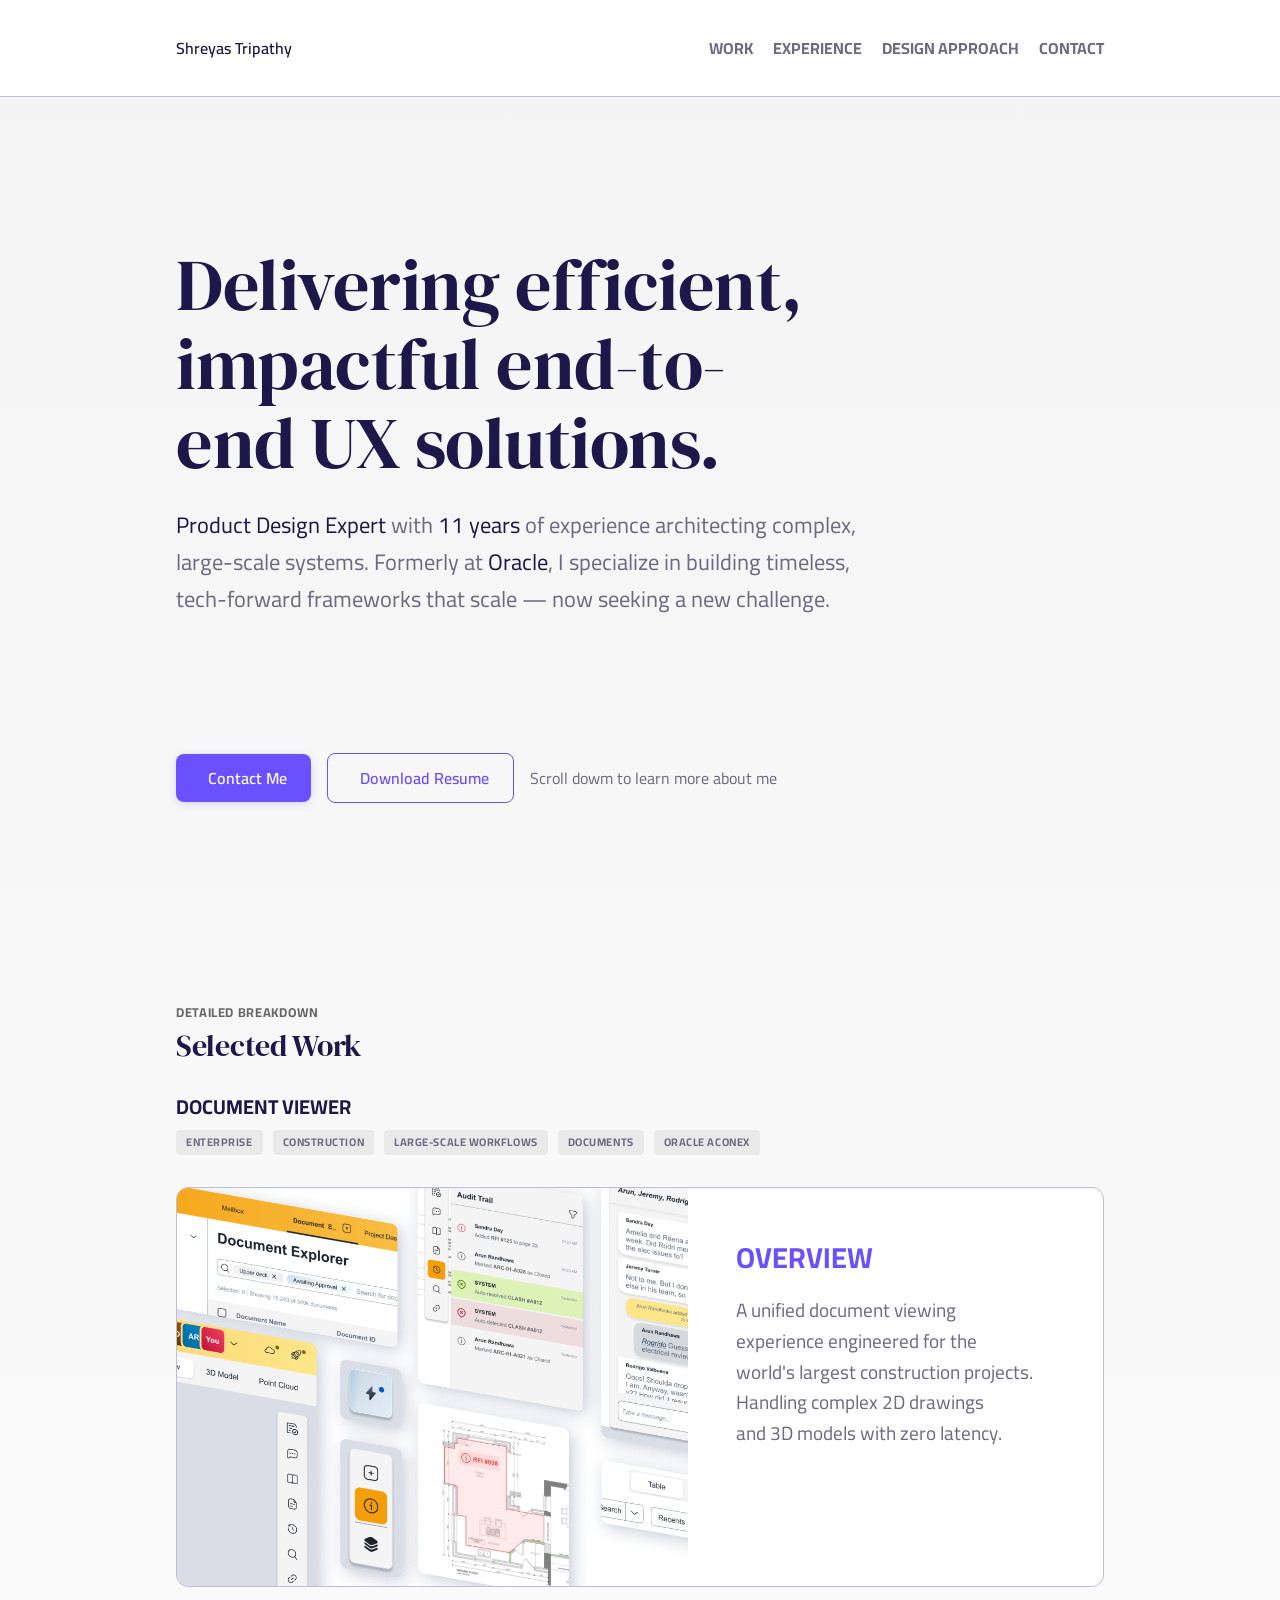
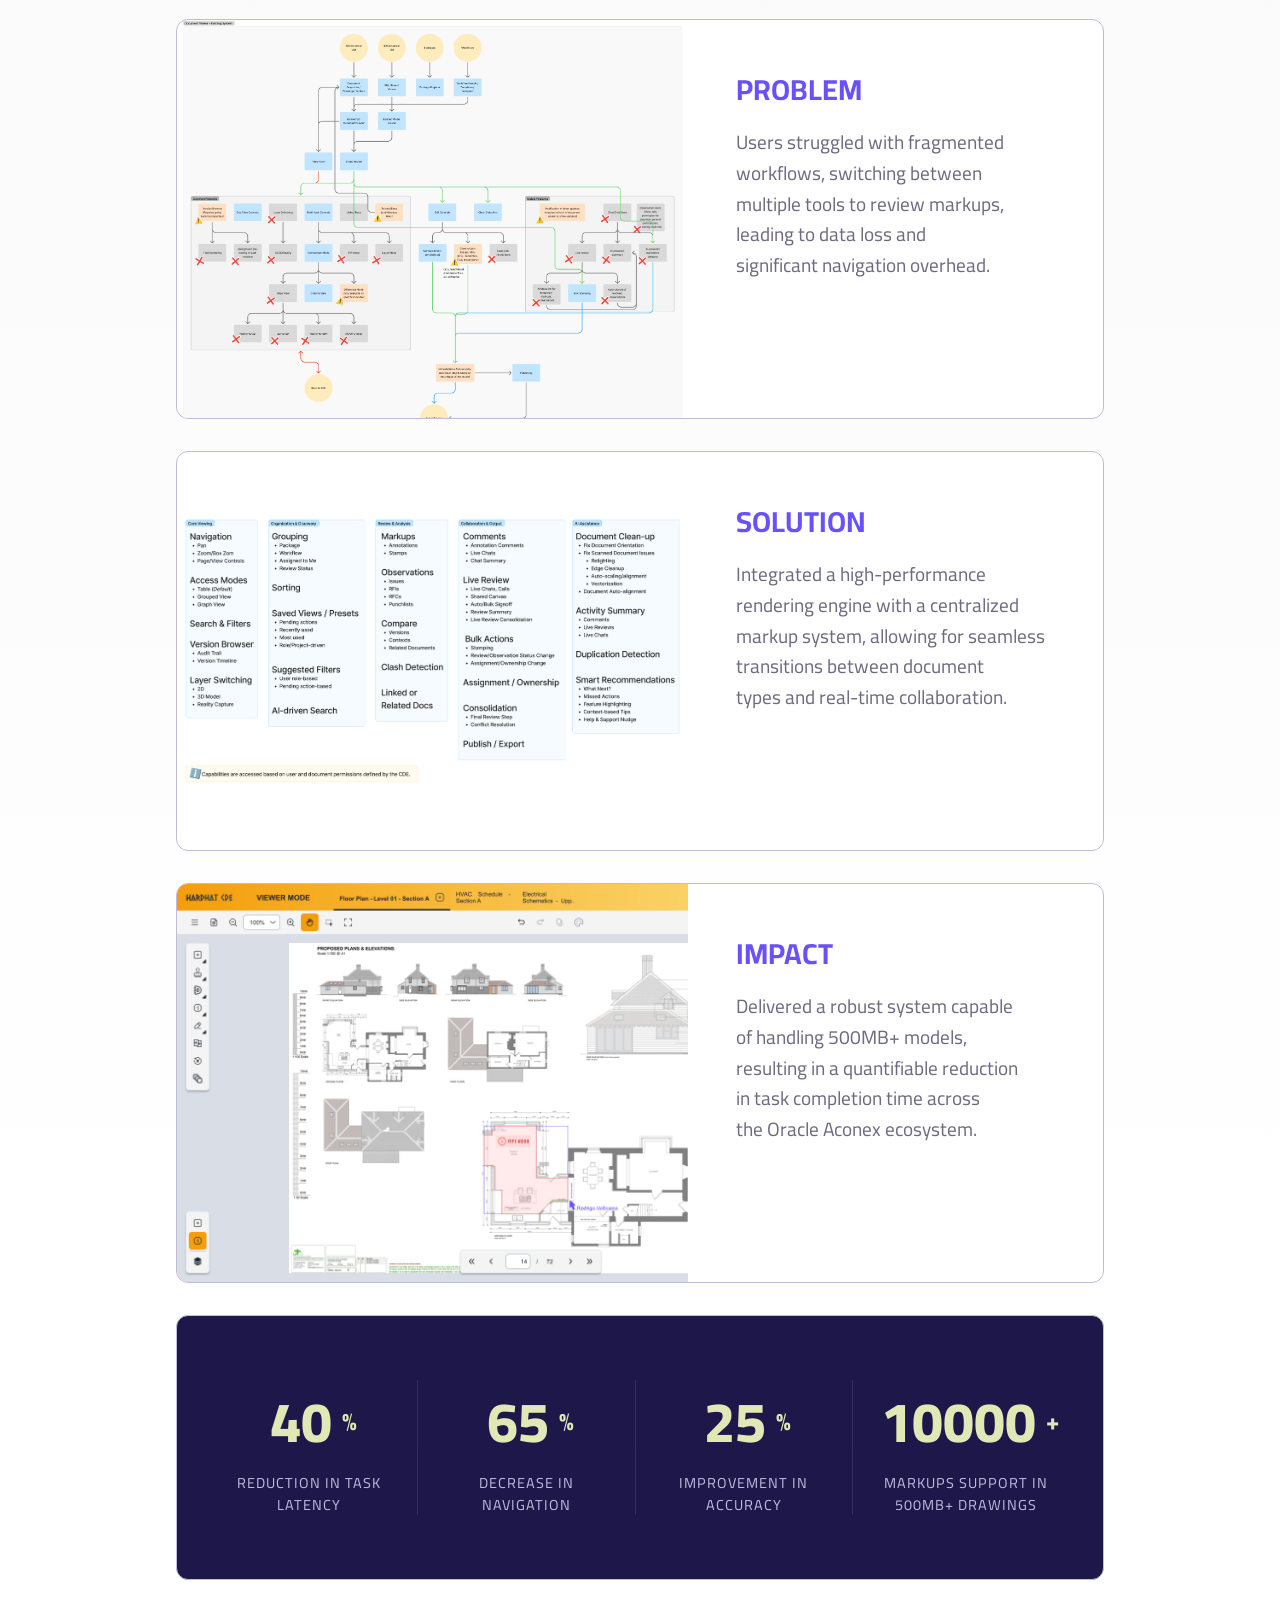
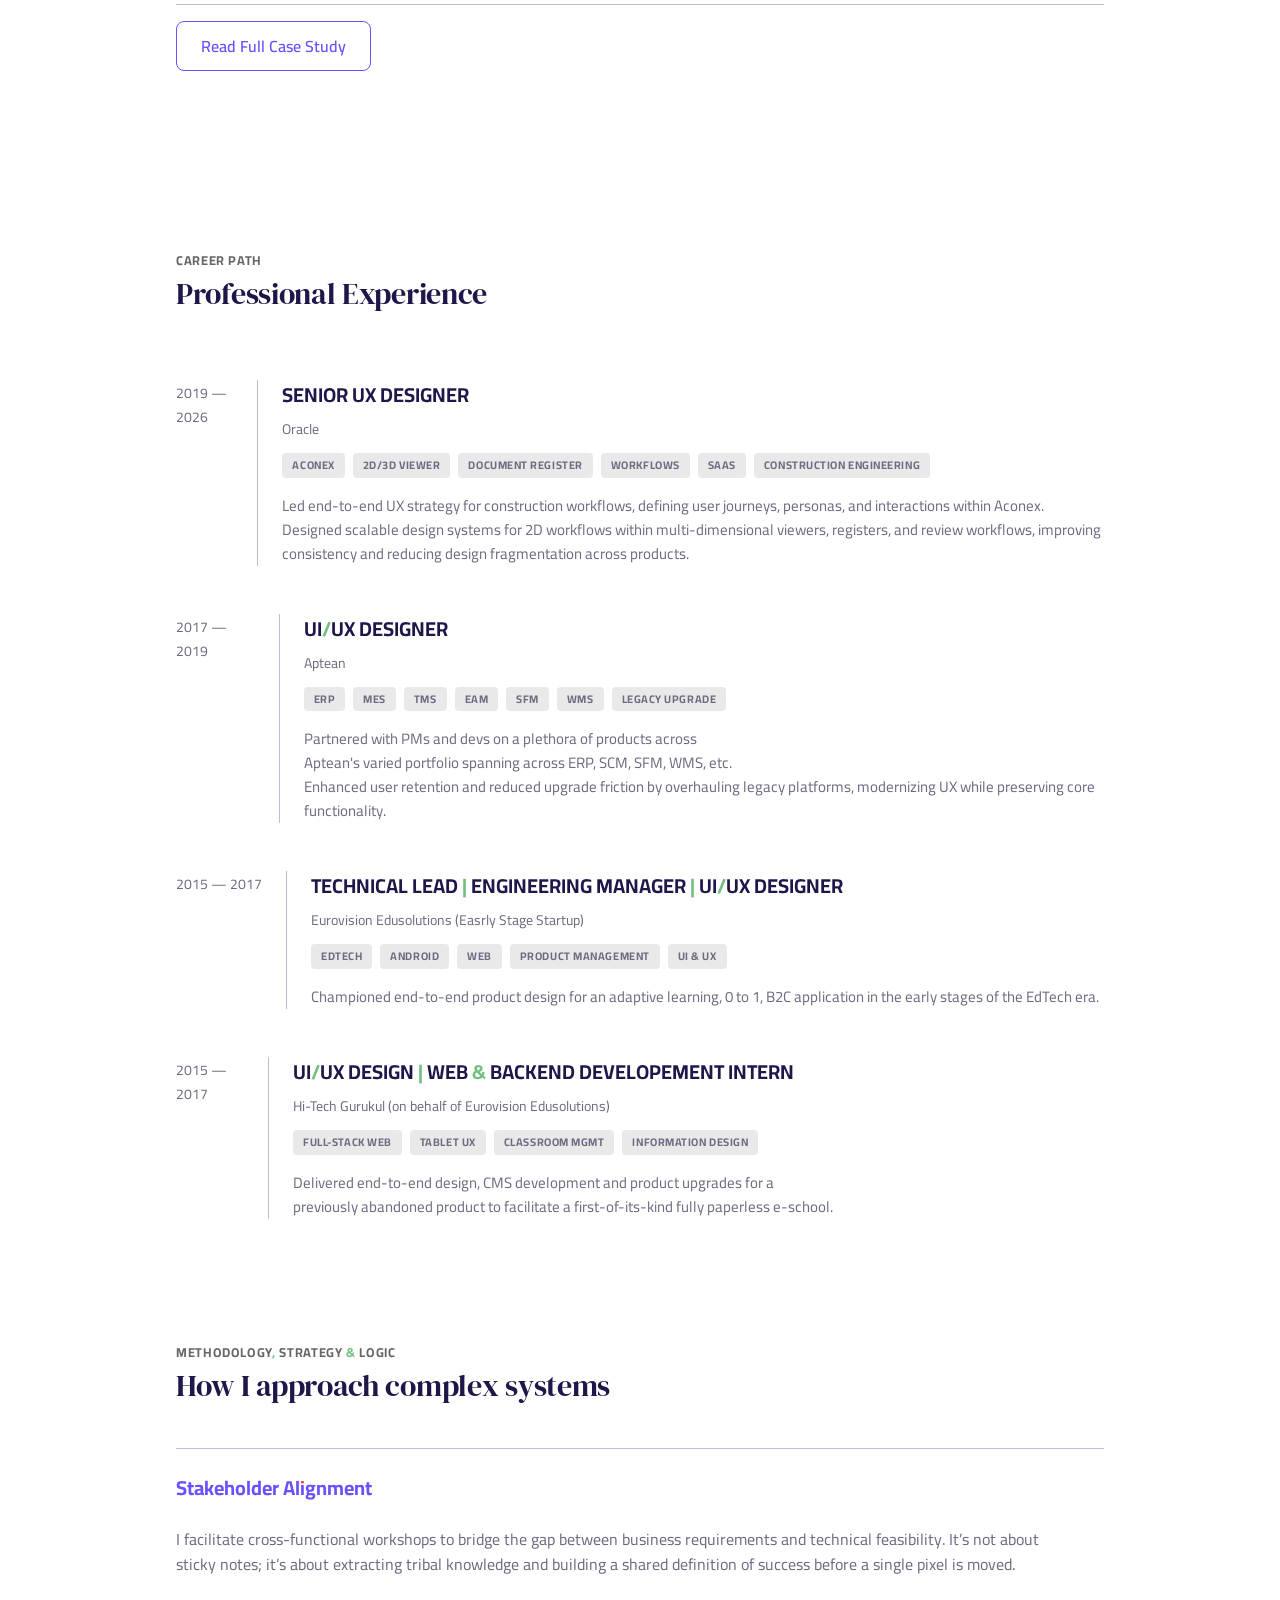
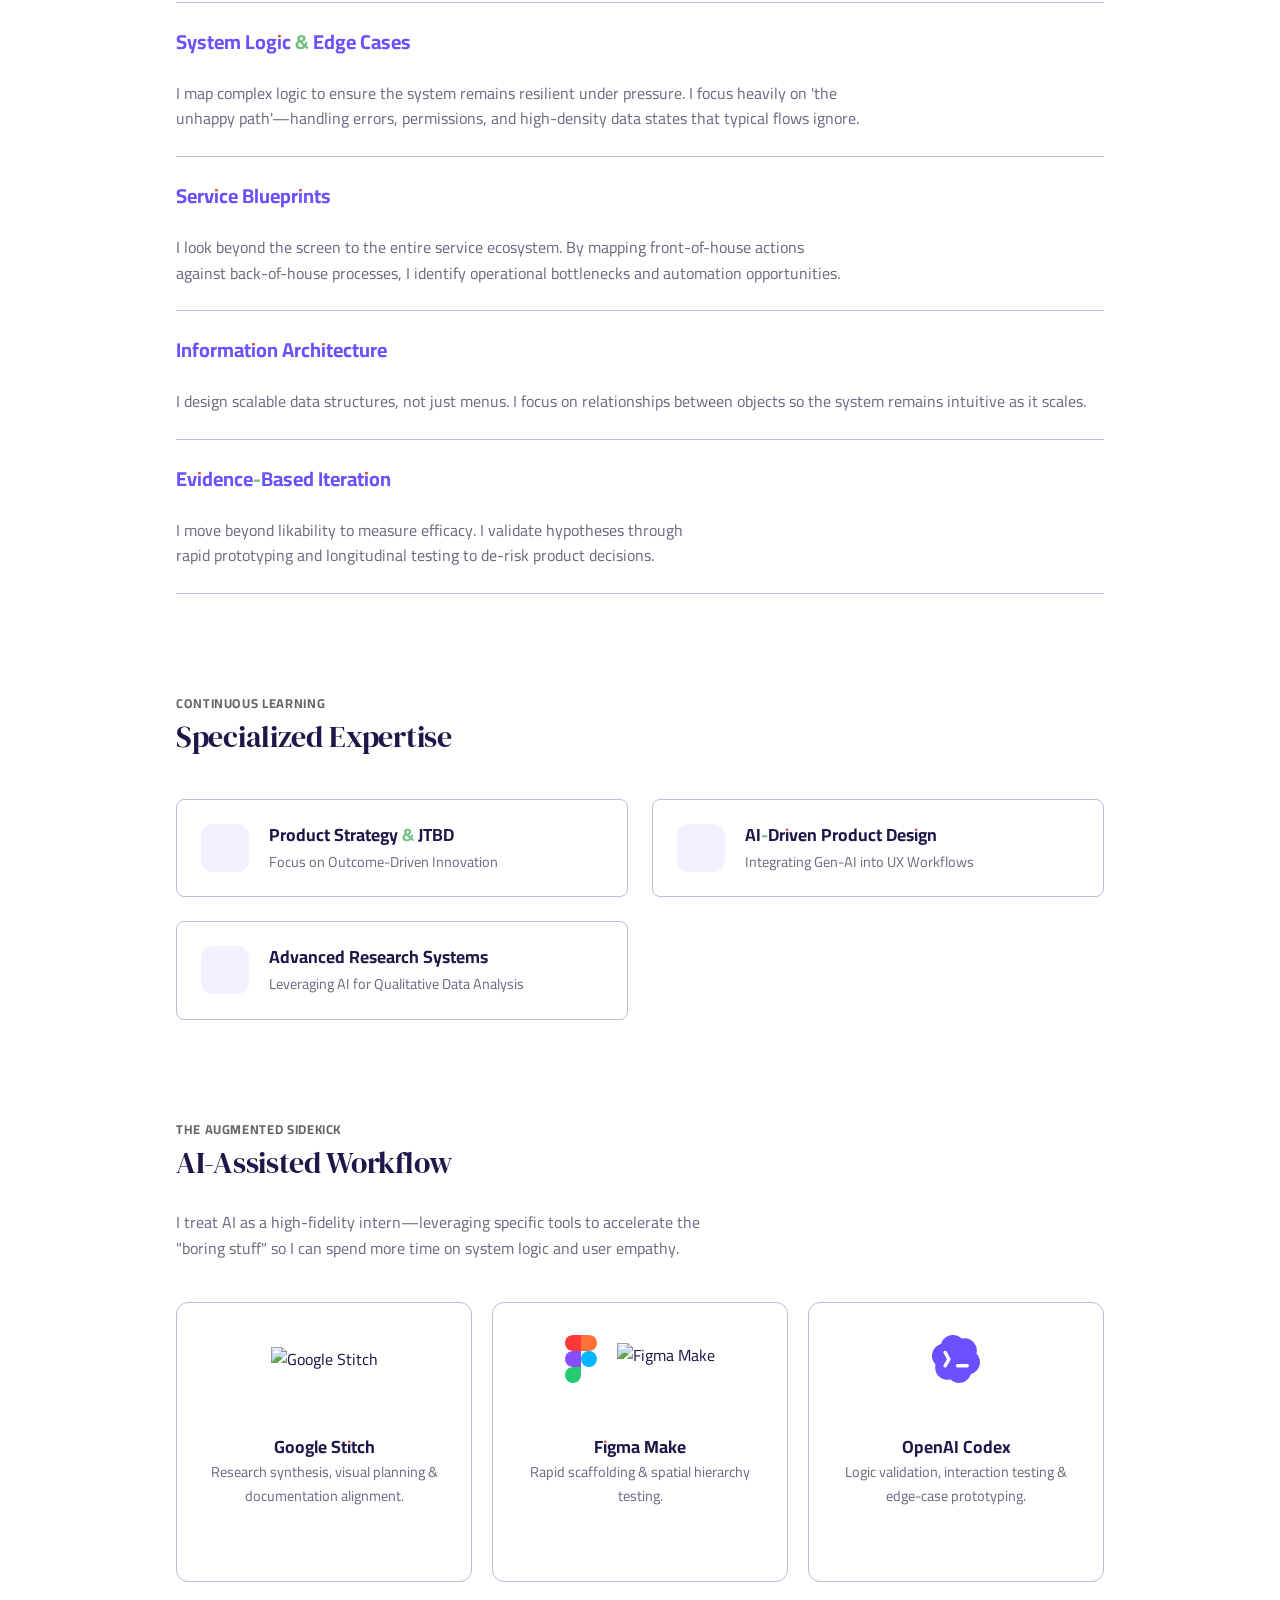
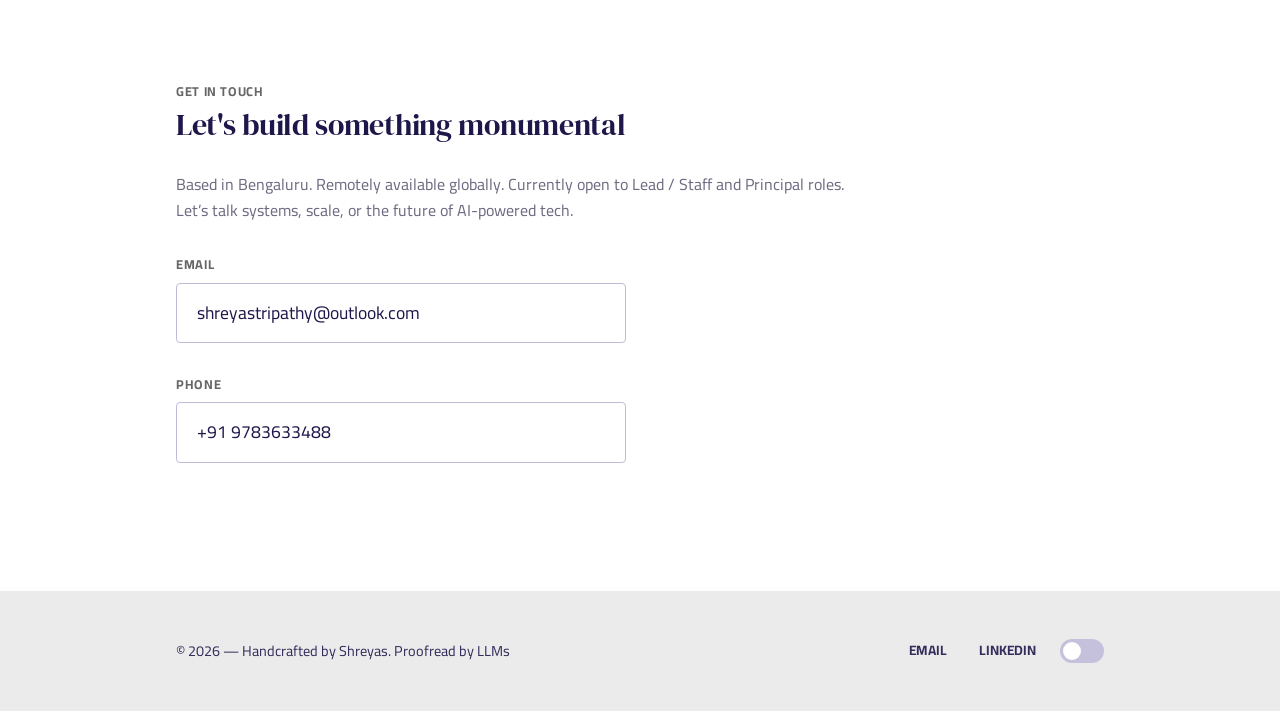
==== commit 47167bd1: "Update index.html" ====
--- a/index.html
+++ b/index.html
@@ -49,12 +49,13 @@
     </div>
 
     <div class="container hero-actions">
-      <p> Scroll dowm to learn more about me <i data-lucide="arrow-down"></i></p><a href="#contact" class="btn btn-primary">
+      <a href="#contact" class="btn btn-primary">
         <i data-lucide="mail"></i> Contact Me
       </a>
       <a href="assets/resume.pdf" target="_blank" class="btn btn-secondary">
         <i data-lucide="download"></i> Download Resume
       </a>
+      <p> Scroll dowm to learn more about me <i data-lucide="arrow-down"></i></p>
     </div>
   </section>
 
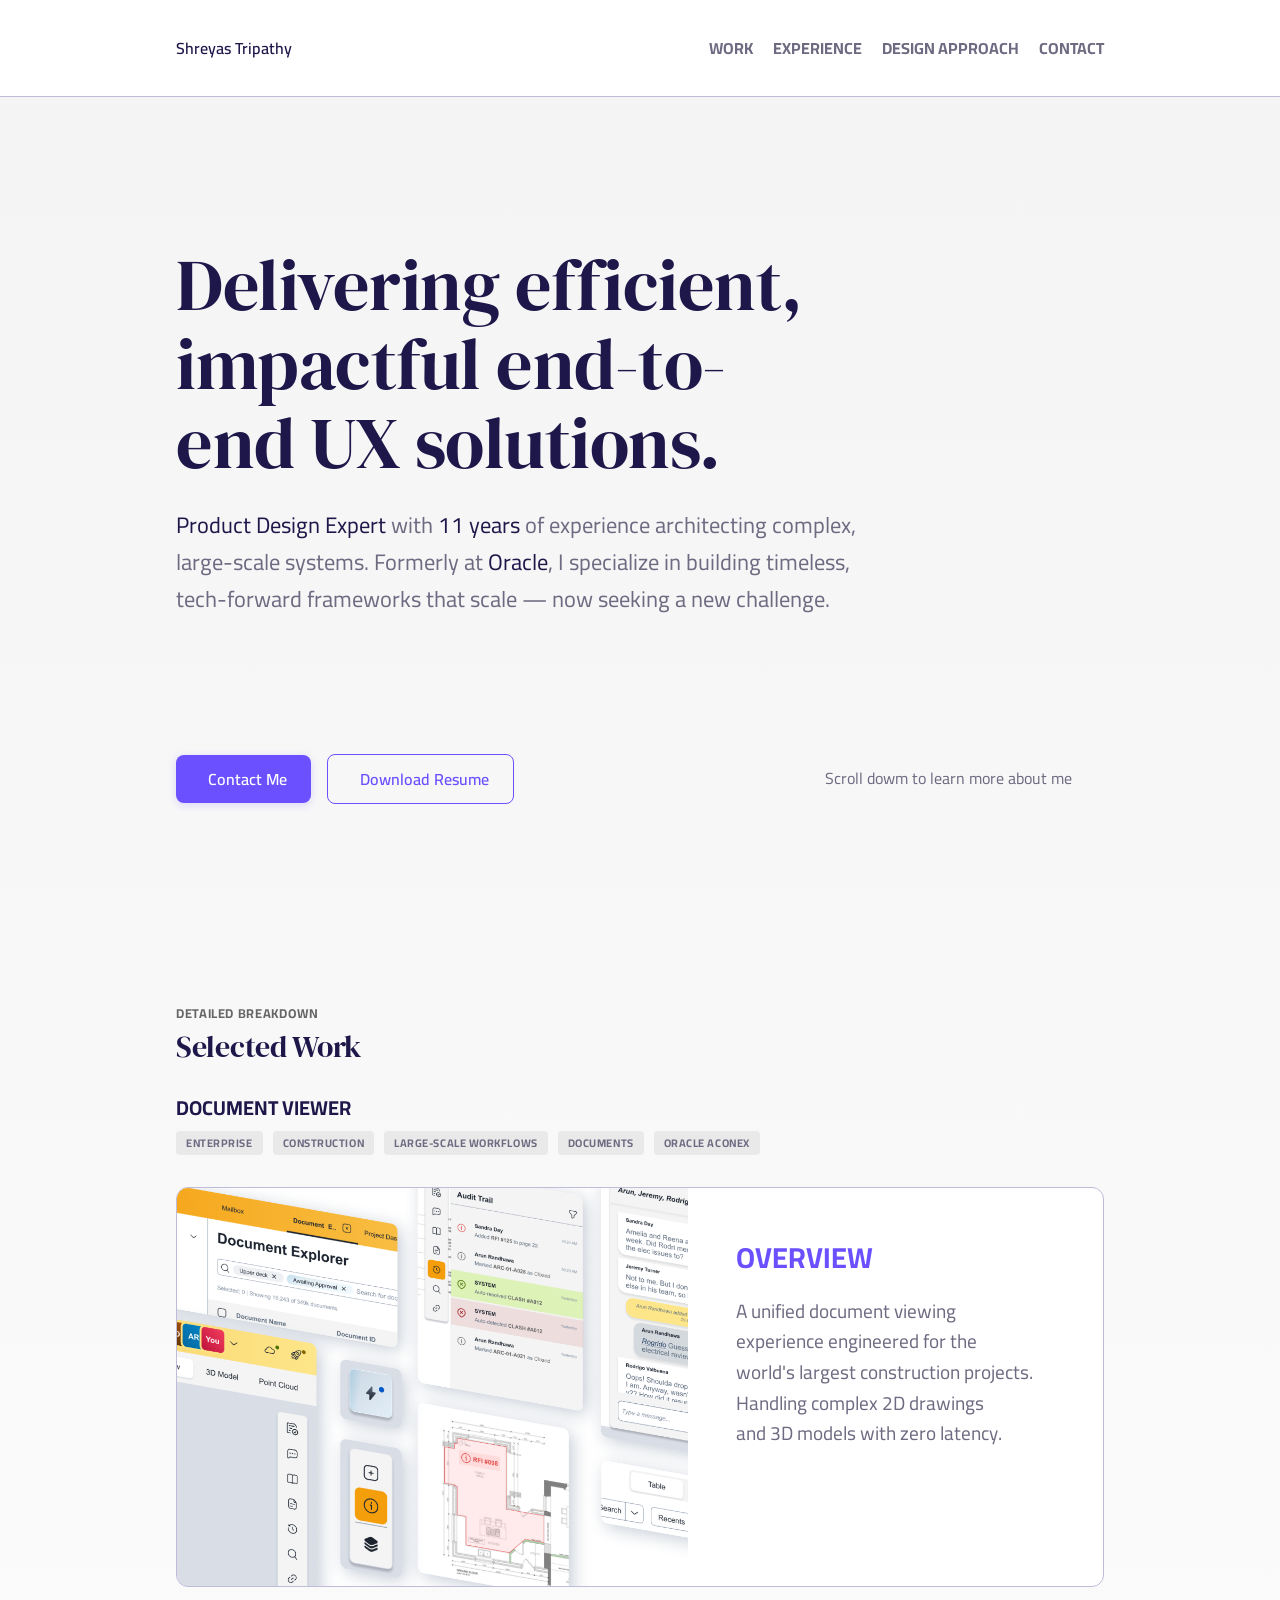
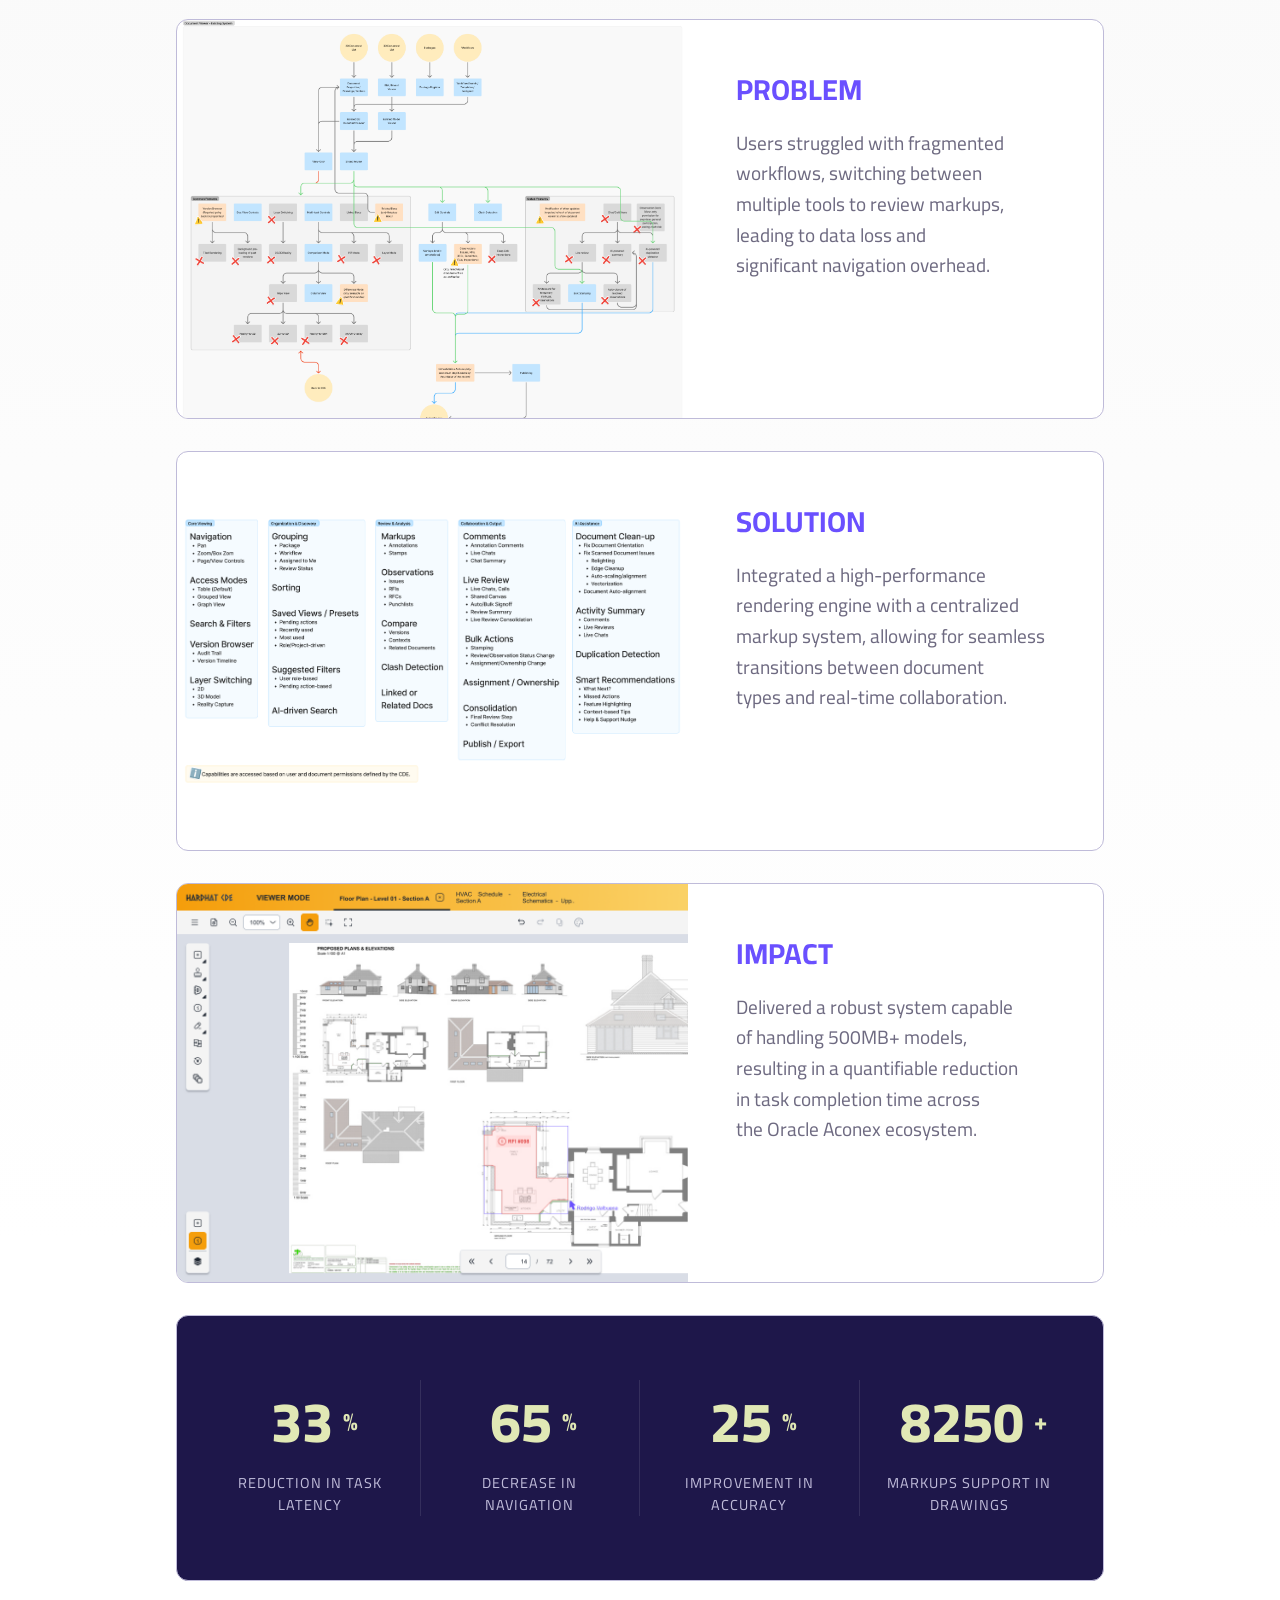
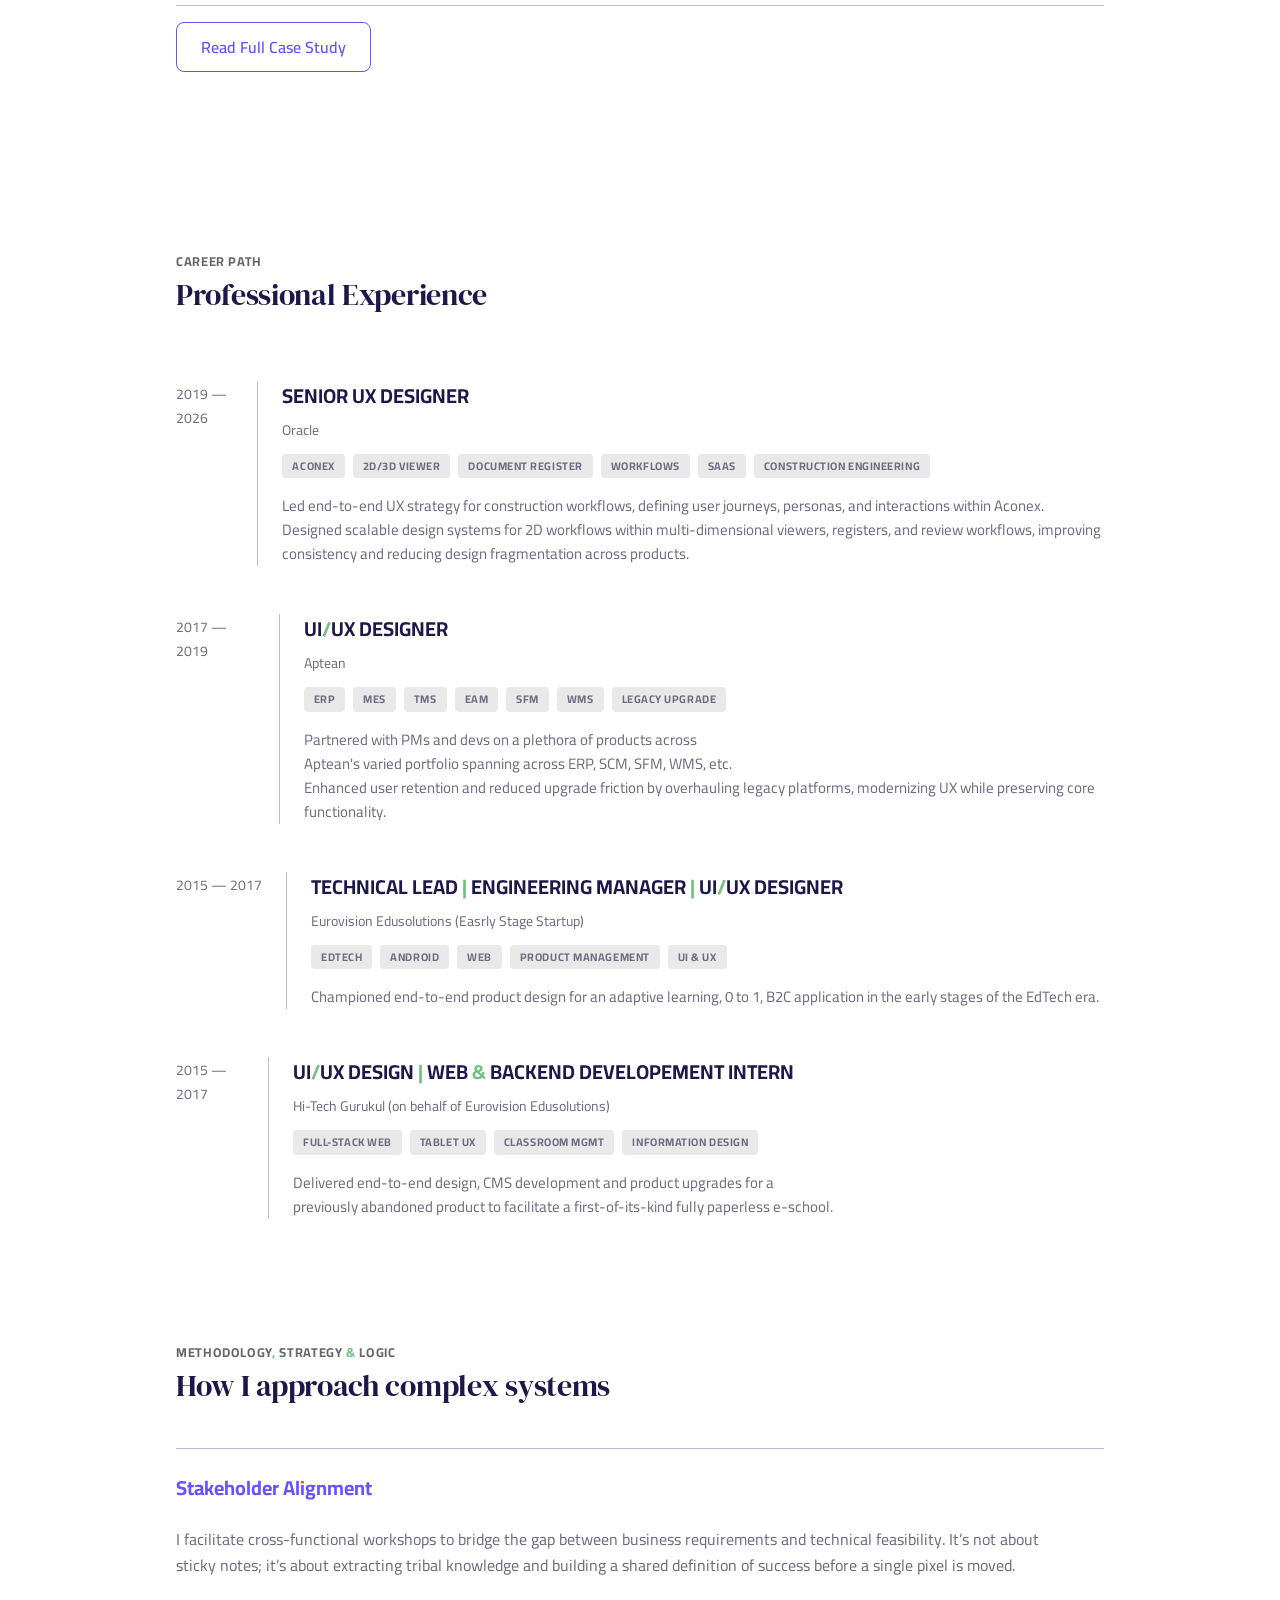
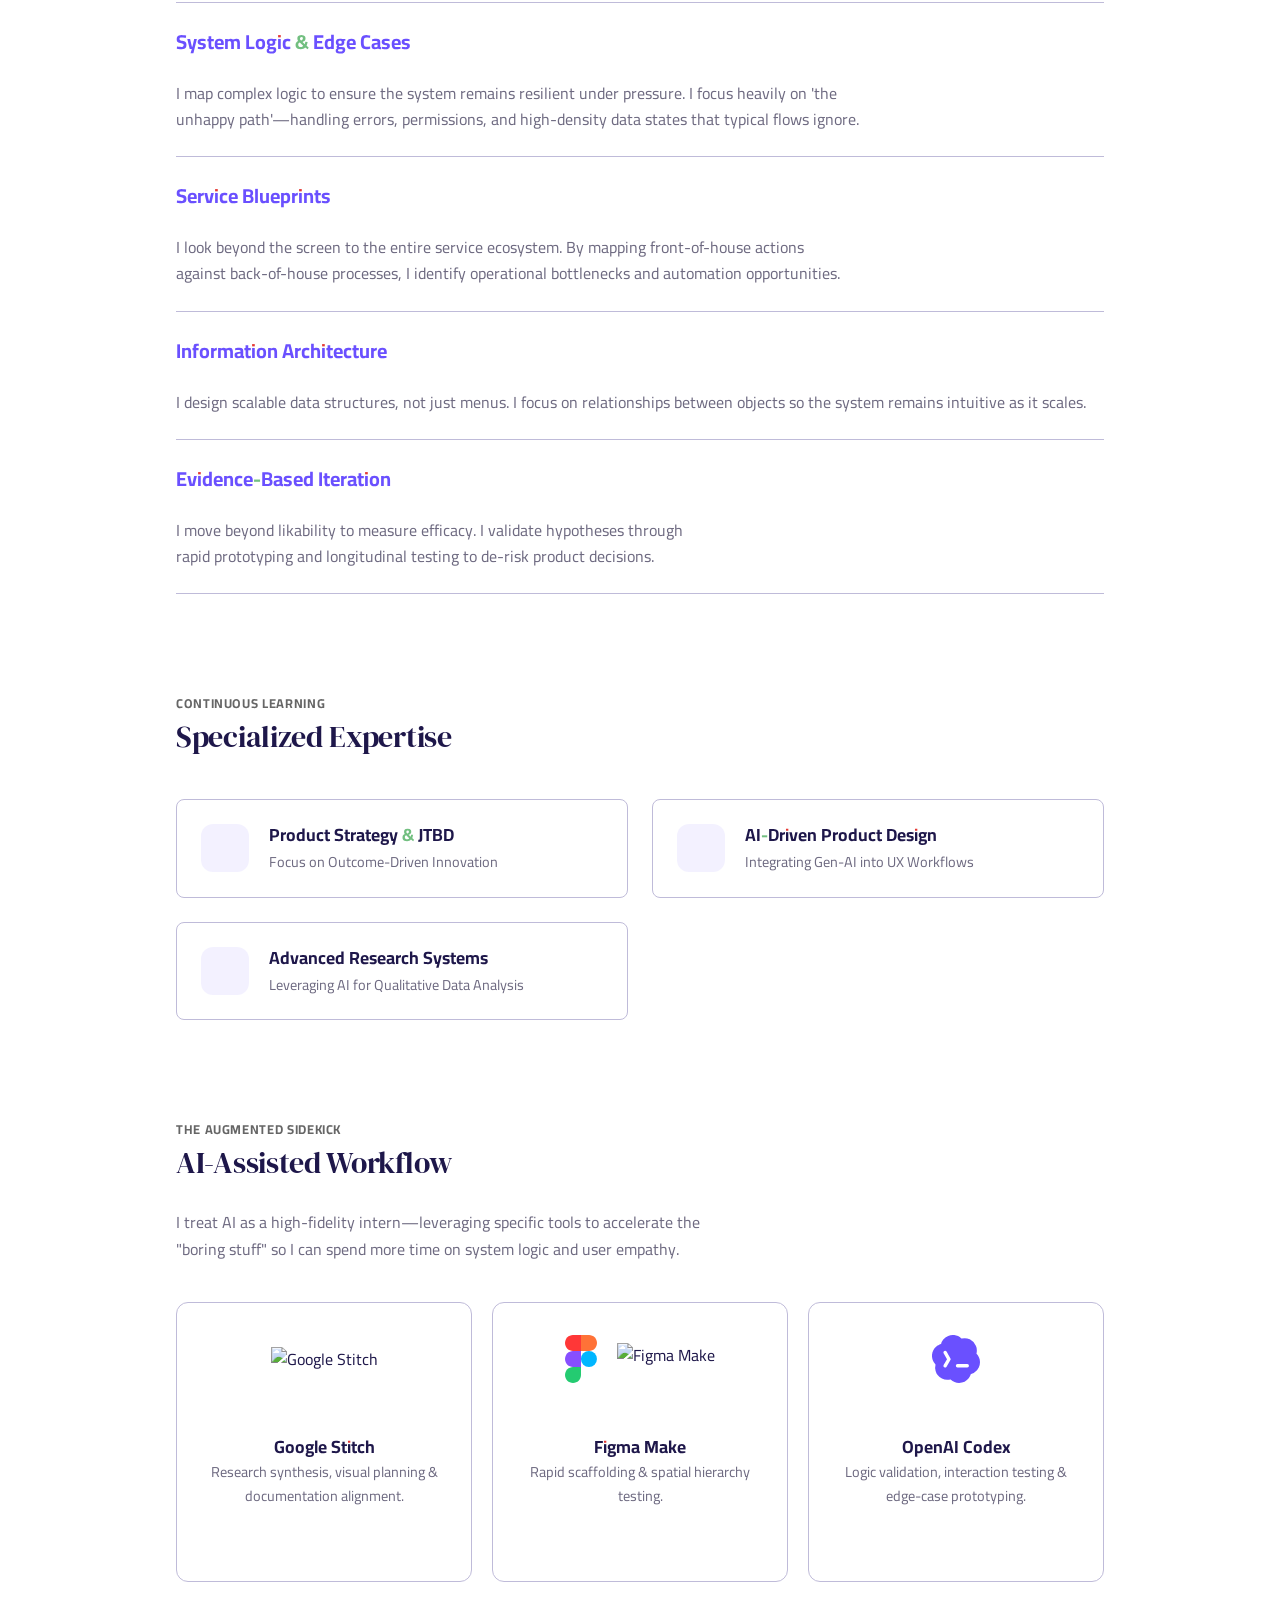
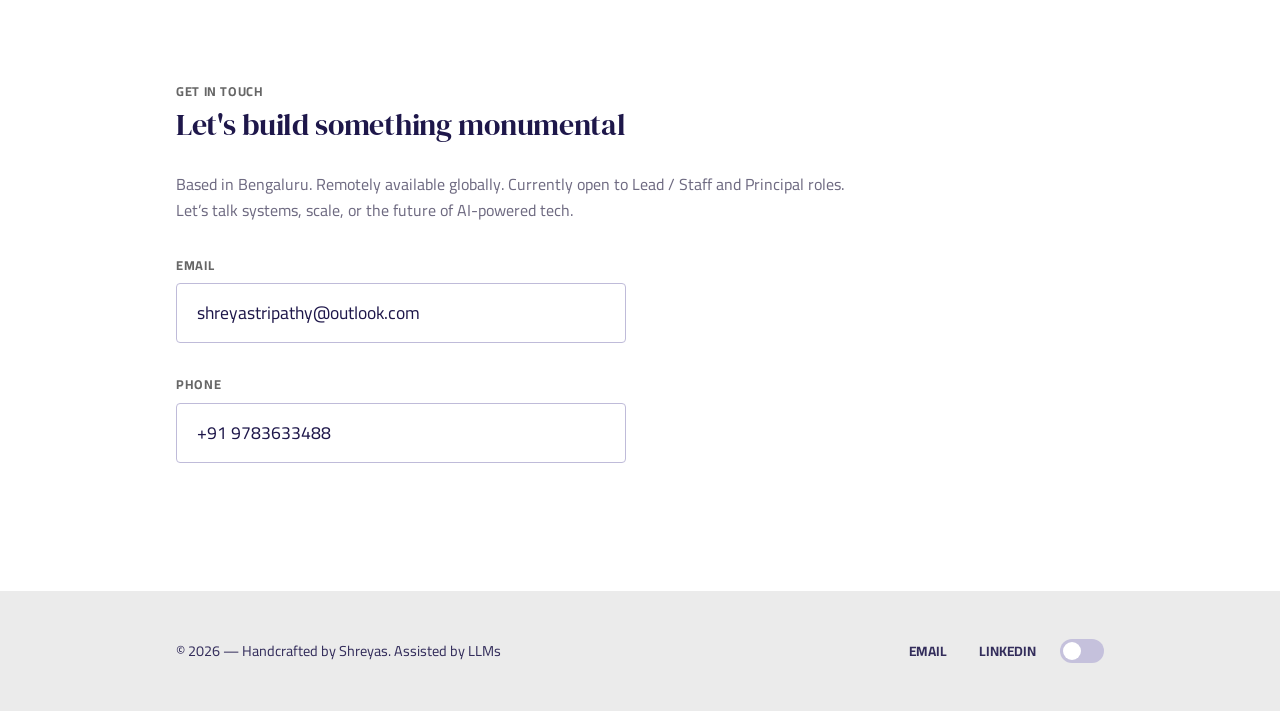
==== commit 6f927814: "Update index.html" ====
--- a/index.html
+++ b/index.html
@@ -125,7 +125,7 @@
           </div>
           <div class="metric-quadrant">
             <div class="metric-number" data-target="10000"><i data-lucide="arrow-up" class="metric-icon up"></i>10000</div>
-            <div class="metric-label">Markups Support in 500MB+ Drawings</div>
+            <div class="metric-label">Markups Support in Drawings</div>
           </div>
         </div>
       </div>
@@ -423,7 +423,7 @@
   <footer class="main-footer">
     <div class="container footer-content">
       <div class="footer-left">
-        <p>© 2026 — Handcrafted by Shreyas. Proofread by LLMs</p>
+        <p>© 2026 — Handcrafted by Shreyas. Assisted by LLMs</p>
       </div>
       
       <div class="footer-right">
--- a/style.css
+++ b/style.css
@@ -249,13 +249,49 @@
 .hero-actions {
   display: flex;
   flex-wrap: wrap;
+  flex-direction: row; 
   gap: 16px;
   width: 100%;
   align-items: center;
+}
+
+.hero-actions p {
+  display: inline-flex;
+  align-items: center;
+  gap: 8px;
+  margin-left: auto;
+  padding: 12px 24px;
+}
+
+.hero-actions p [data-lucide="arrow-down"] {
+  display: inline-block;
+  color: var(--text-secondary);
+  animation: subtleSlide 2.5s cubic-bezier(0.4, 0, 0.2, 1) infinite;
+}
+
+@keyframes subtleSlide {
+  0% {
+    transform: translateY(-8px);
+    opacity: 0;
+  }
+  30% {
+    opacity: 1;
+  }
+  60% {
+    transform: translateY(8px);
+    opacity: 0;
+  }
+  100% {
+    opacity: 0;
+  }
+}
+
+@media (max-width: 1080px) {
   
-}
-
-/* Mobile: Stack and Center */
+  .hero-actions p { margin-left: 0; }
+  .hero-actions { justify-content: center }
+}
+
 @media (max-width: 680px) {
   .hero-inner {
     align-items: stretch; 
@@ -264,7 +300,13 @@
   .hero-actions {
     flex-direction: column;
   }
-}
+  
+  .hero-actions a {
+    width: 100%;
+    justify-content: center;
+  }
+}
+
 /* =====================
    TYPOGRAPHY
 ===================== */
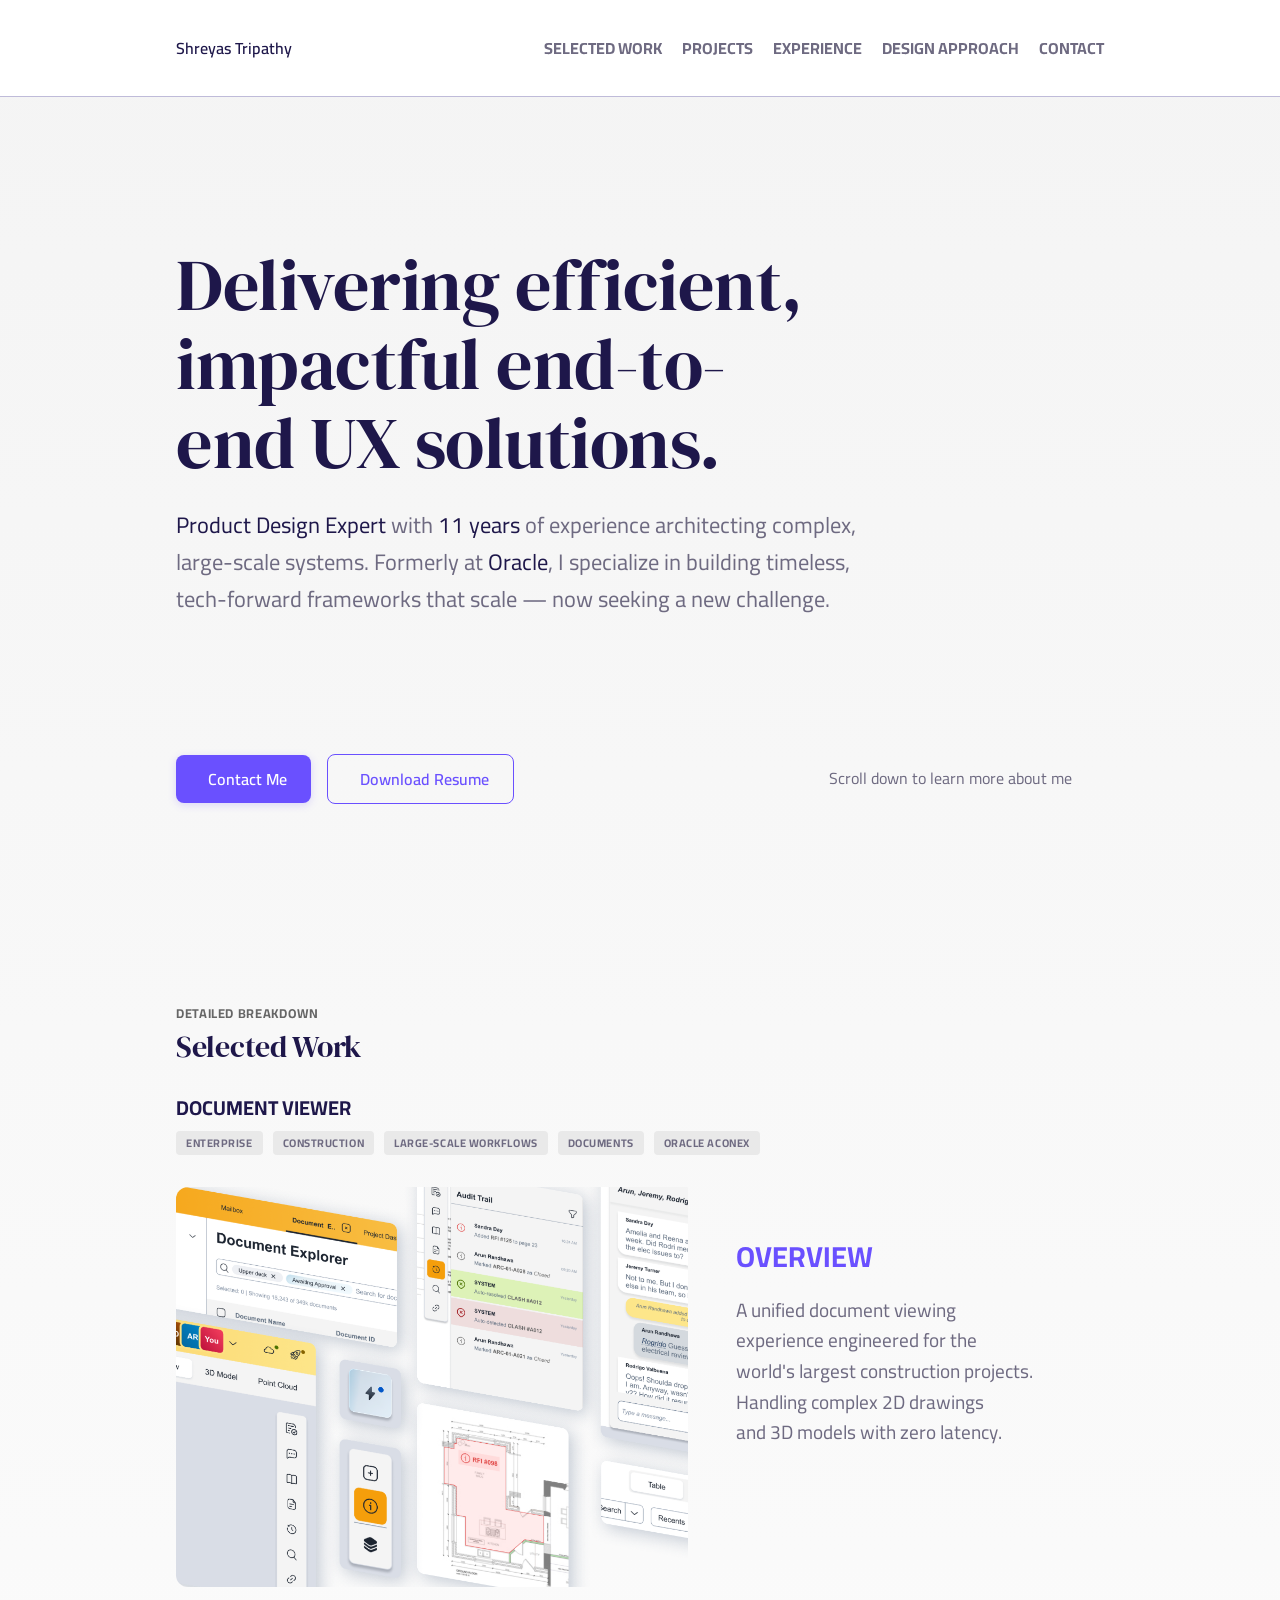
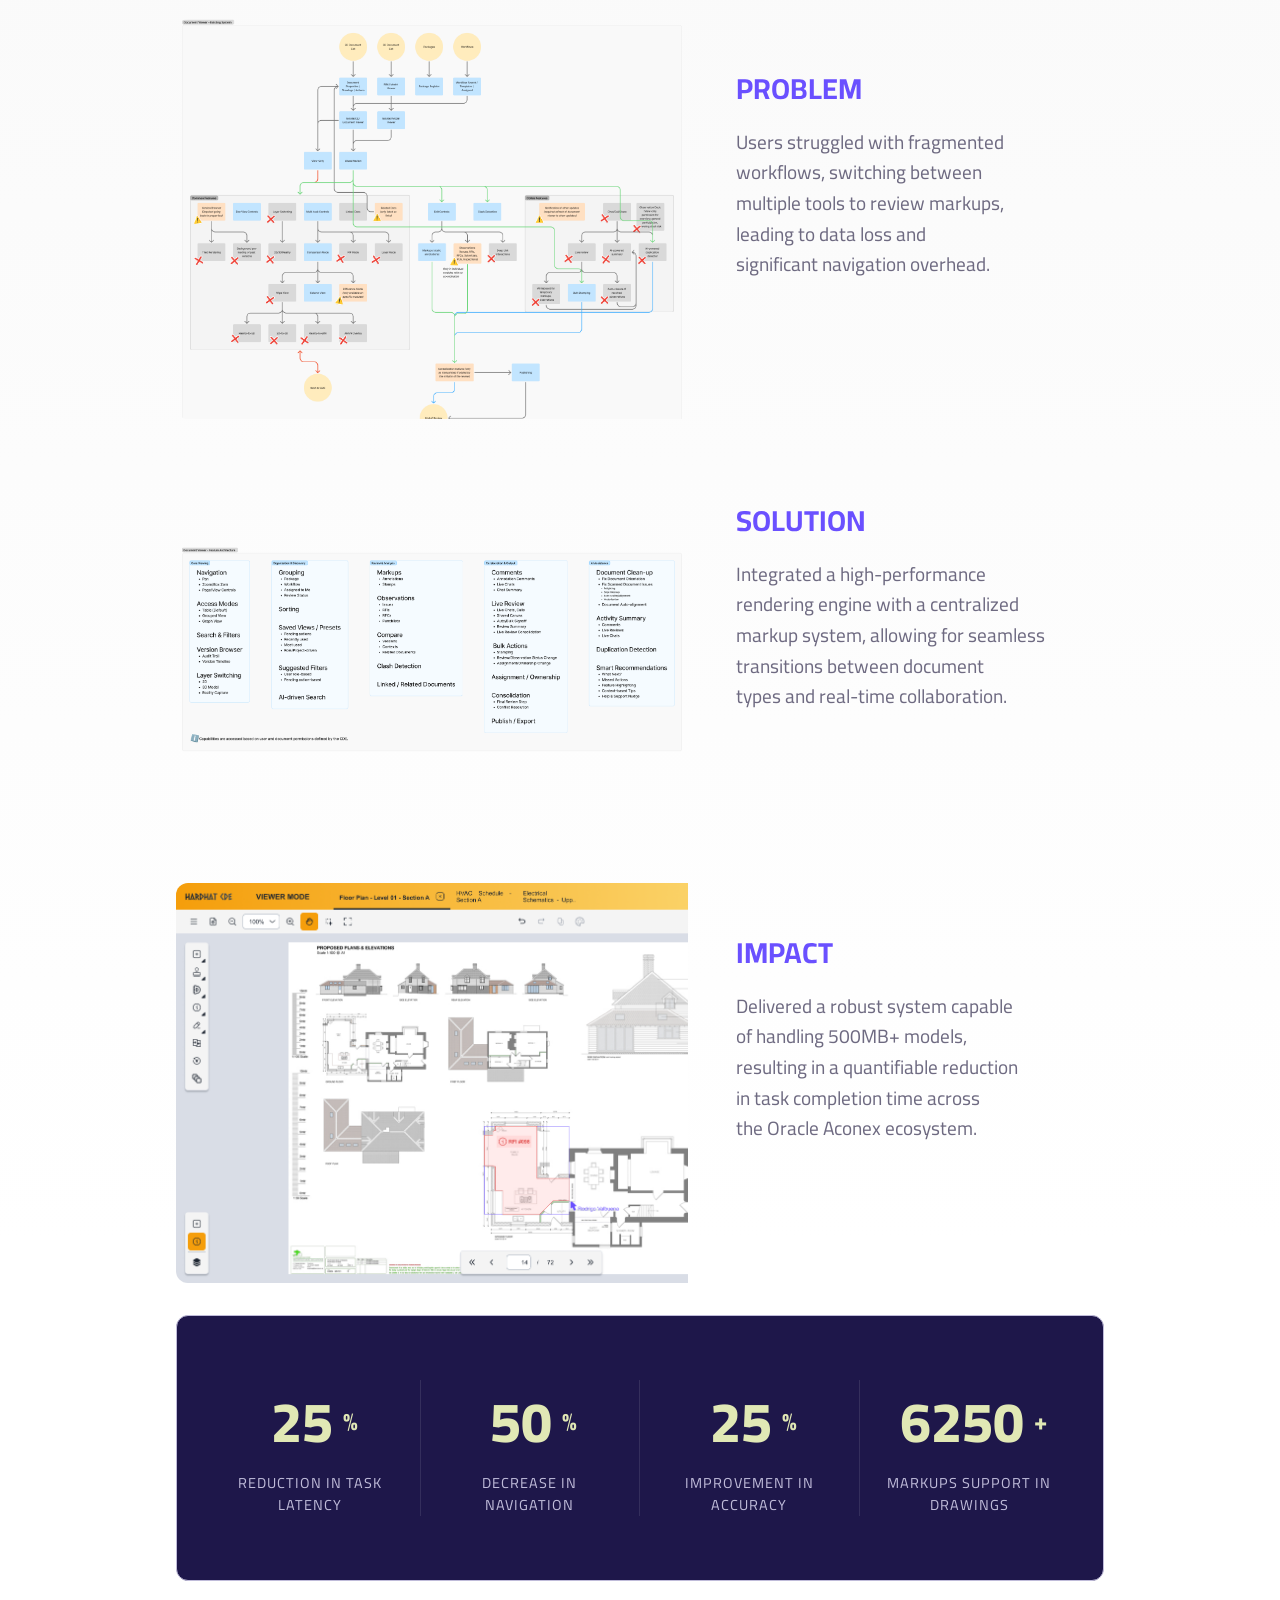
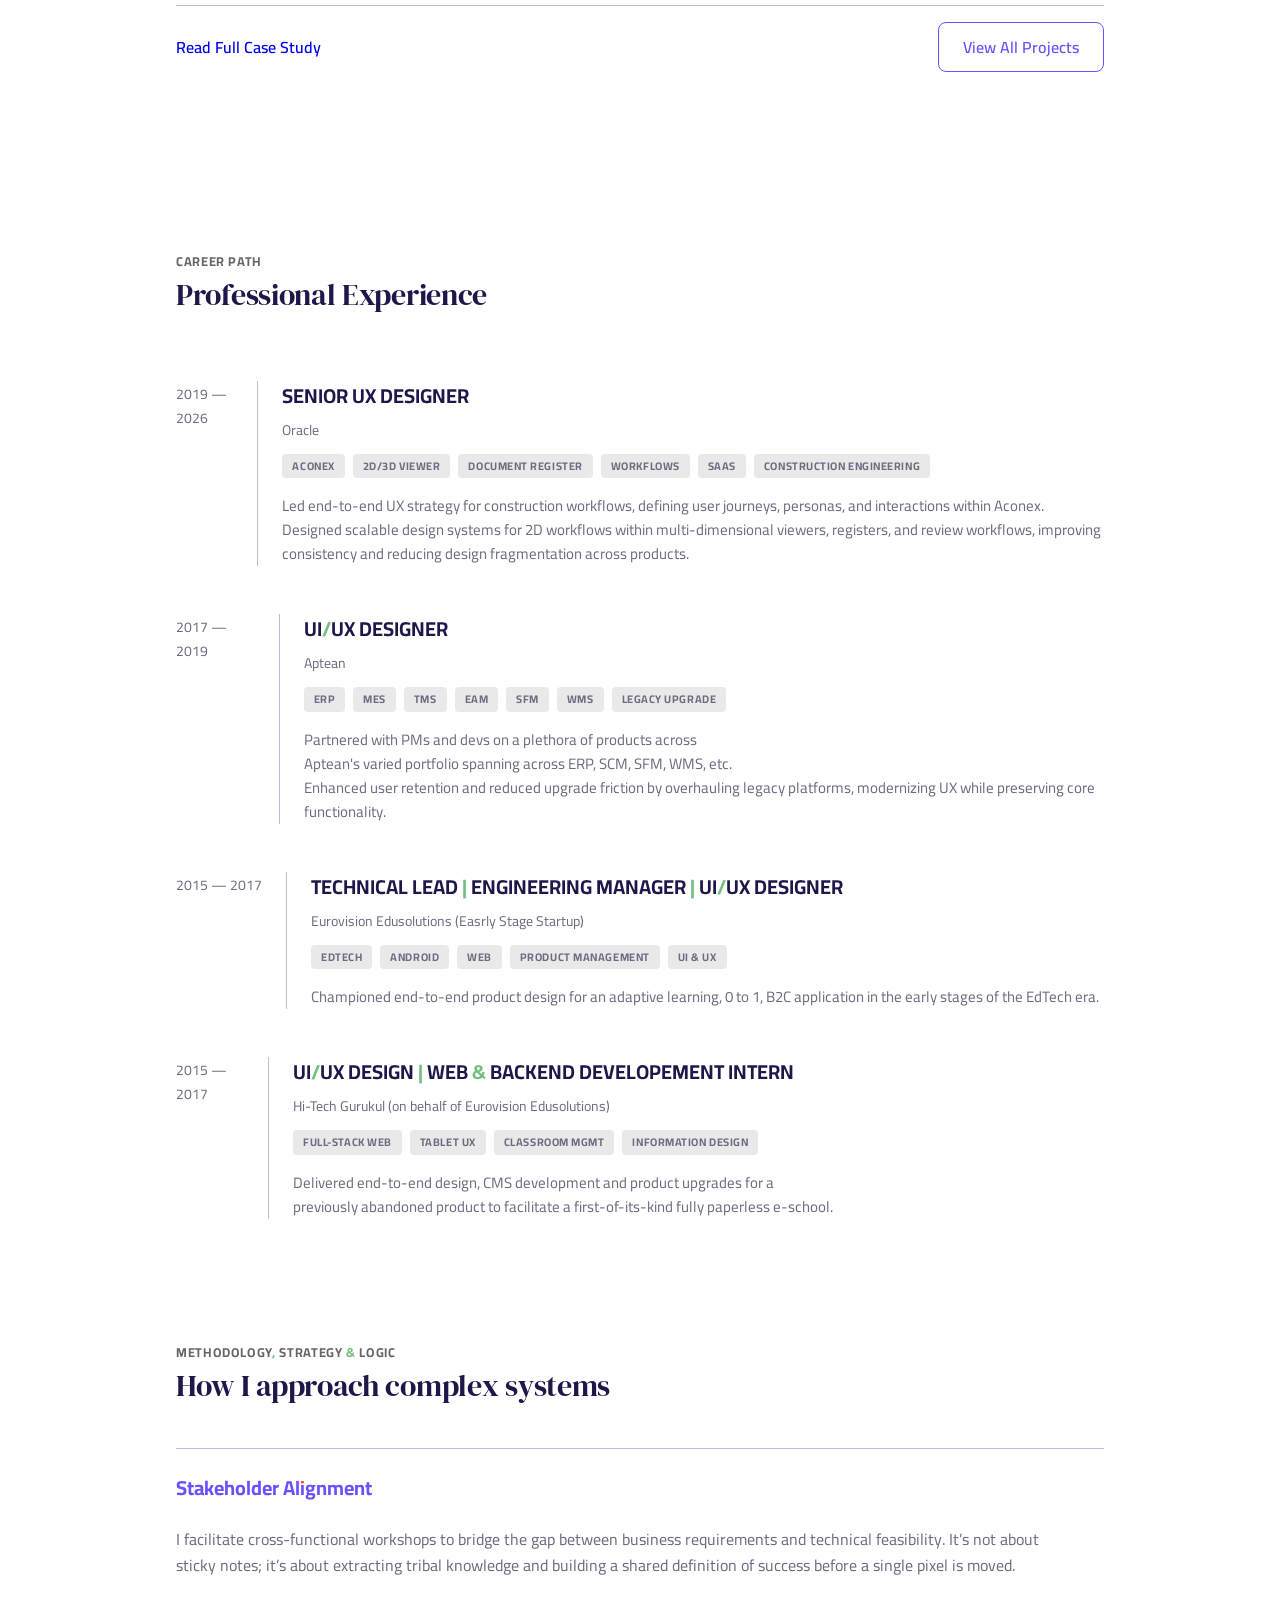
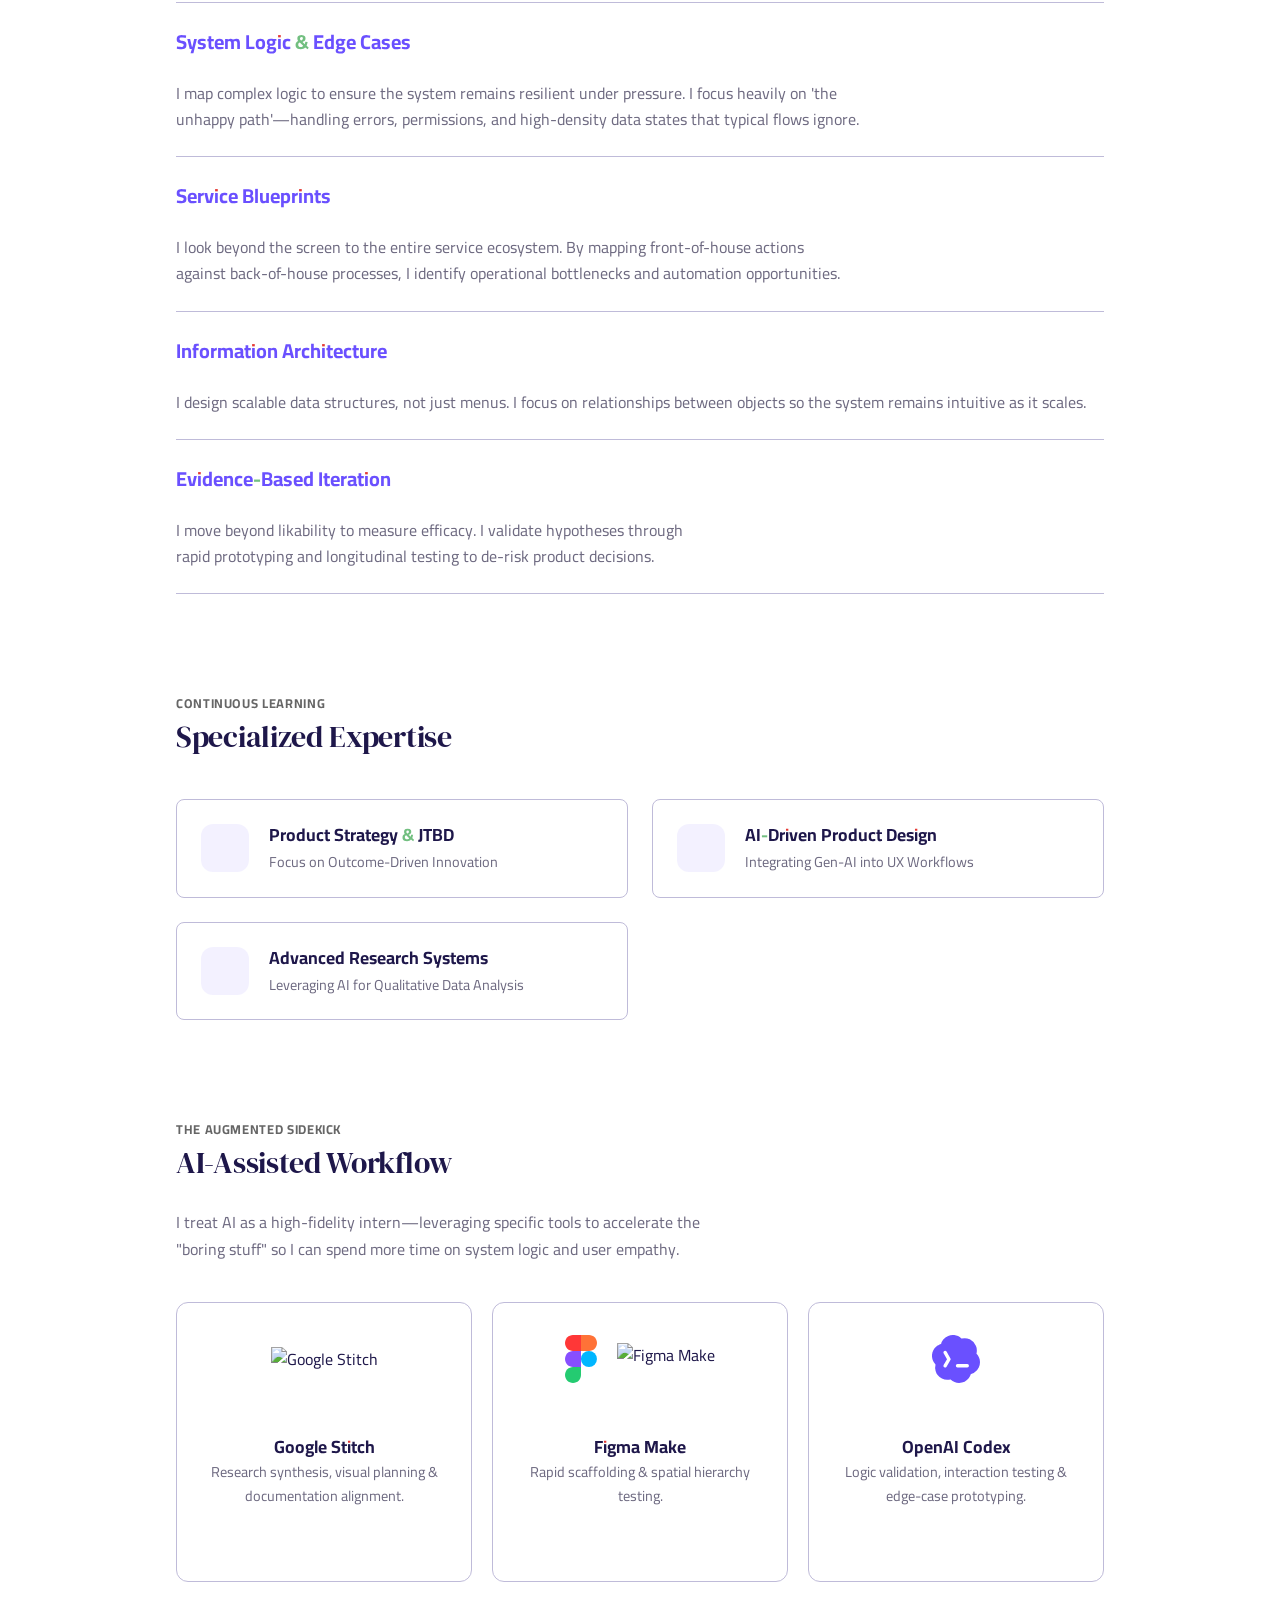
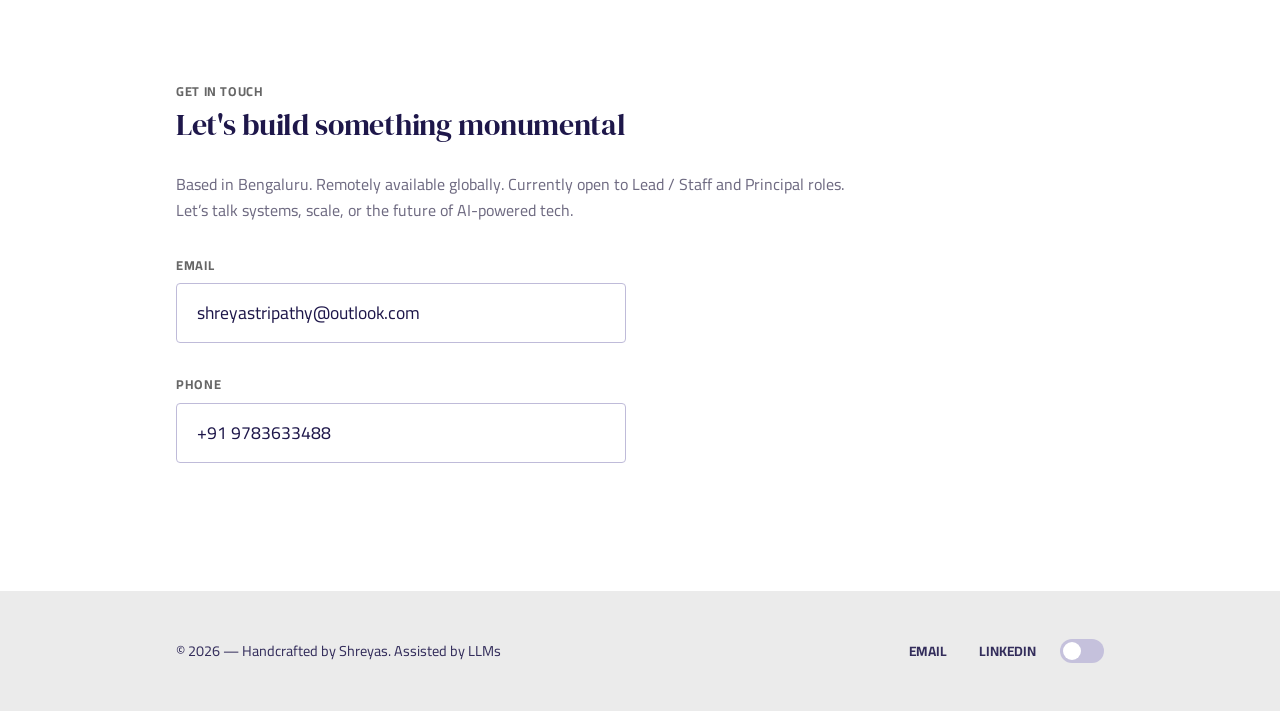
==== commit 9c93775a: "Update index.html" ====
--- a/index.html
+++ b/index.html
@@ -19,7 +19,8 @@
       <a href="index.html" class="logo">Shreyas Tripathy</a>
 
       <nav class="nav-links">
-        <a href="#work">Work</a>
+        <a href="#work">Selected Work</a>
+        <a href="case-studies.html">Projects</a>
         <a href="#experience">Experience</a>
         <a href="#system">Design Approach</a>
         <a href="#contact">Contact</a>
@@ -34,7 +35,8 @@
   <div class="nav-overlay">
     <button class="nav-close"><i data-lucide="x"></i></button>
     <nav class="overlay-menu">
-      <a href="#work">Work</a>
+      <a href="#work">Selected Work</a>
+      <a href="case-studies.html">Projects</a>
       <a href="#experience">Experience</a>
       <a href="#system">Design Approach</a>
       <a href="#contact">Contact</a>
@@ -55,7 +57,7 @@
       <a href="assets/resume.pdf" target="_blank" class="btn btn-secondary">
         <i data-lucide="download"></i> Download Resume
       </a>
-      <p> Scroll dowm to learn more about me <i data-lucide="arrow-down"></i></p>
+      <p> Scroll down to learn more about me <i data-lucide="arrow-down"></i></p>
     </div>
   </section>
 
@@ -131,7 +133,8 @@
       </div>
     
       <div class="project-footer">
-        <a href="case-studies.html#viewer" class="btn btn-secondary">Read Full Case Study</a>
+        <a href="case-studies.html#viewer" class="btn btn-primaary">Read Full Case Study</a>
+        <a href="case-studies.html" class="btn btn-secondary">View All Projects</a>
       </div>
     </div>
   </section>
--- a/style.css
+++ b/style.css
@@ -375,6 +375,11 @@
   box-shadow: 0 12px 24px rgba(0, 0, 0, 0.05);
 }
 
+.project-step:has(.step-content) {
+  border: none;
+  background: transparent;
+}
+
 .step-image {
   flex: 1.3;
   background-size: cover;
@@ -448,7 +453,7 @@
 }
 
 .step-solution .step-image { 
-  background-image: url('assets/images/feature-architecture-transparent.png');
+  background-image: url('assets/images/feature-architecture.png');
   background-position: center;
    background-size: 100%;
 }
@@ -505,6 +510,68 @@
   }
 }
 
+.step-viewer-main .step-image {
+  background-image: url('assets/images/collab-chat.png');
+  background-size: 90%;
+  background-position: center 100%;
+  mask: linear-gradient(0deg, color-mix(in srgb, var(--bg-solid) 0%, transparent), color-mix(in srgb, var(--bg-solid) 100%, transparent) 30%);
+  height: 600px;
+  filter: drop-shadow(0px 8px 8px color-mix(in srgb, var(--divider) 100%, transparent));
+}
+
+.step-viewer-vision .step-image {
+  background-image: url('assets/images/exploration.png');
+  background-size: 90%;
+  background-position: center 100%;
+  mask: linear-gradient(0deg, color-mix(in srgb, var(--bg-solid) 0%, transparent), color-mix(in srgb, var(--bg-solid) 100%, transparent) 30%);
+  height: 600px;
+  filter: drop-shadow(0px 8px 8px color-mix(in srgb, var(--divider) 100%, transparent));
+}
+
+.step-viewer-problem .step-image {
+  background-image: url('assets/images/old-architecture-transparent.png');
+  background-size: 90%;
+  background-position: center 100%;
+  mask: linear-gradient(0deg, color-mix(in srgb, var(--bg-solid) 0%, transparent), color-mix(in srgb, var(--bg-solid) 100%, transparent) 30%);
+  height: 600px;
+  filter: drop-shadow(0px 8px 8px color-mix(in srgb, var(--divider) 100%, transparent));
+}
+
+.step-viewer-system .step-image {
+  background-image: url('assets/images/feature-architecture-transparent.png');
+  background-size: 90%;
+  background-position: center 100%;
+  mask: linear-gradient(0deg, color-mix(in srgb, var(--bg-solid) 0%, transparent), color-mix(in srgb, var(--bg-solid) 100%, transparent) 30%);
+  height: 600px;
+  filter: drop-shadow(0px 8px 8px color-mix(in srgb, var(--divider) 100%, transparent));
+}
+
+.step-viewer-tradeoffs .step-image {
+  background-image: url('assets/images/user-flow.png');
+  background-size: 90%;
+  background-position: center 100%;
+  mask: linear-gradient(0deg, color-mix(in srgb, var(--bg-solid) 0%, transparent), color-mix(in srgb, var(--bg-solid) 100%, transparent) 30%);
+  height: 600px;
+  filter: drop-shadow(0px 8px 8px color-mix(in srgb, var(--divider) 100%, transparent));
+}
+
+.step-viewer-solution .step-image {
+  background-image: url('assets/images/audit-trail.png');
+  background-size: 90%;
+  background-position: center 100%;
+  mask: linear-gradient(0deg, color-mix(in srgb, var(--bg-solid) 0%, transparent), color-mix(in srgb, var(--bg-solid) 100%, transparent) 30%);
+  height: 600px;
+  filter: drop-shadow(0px 8px 8px color-mix(in srgb, var(--divider) 100%, transparent));
+}
+
+.step-viewer-impact .step-image {
+  background-image: url('assets/images/flyout-tool.png');
+  background-size: 90%;
+  background-position: center 100%;
+  mask: linear-gradient(0deg, color-mix(in srgb, var(--bg-solid) 0%, transparent), color-mix(in srgb, var(--bg-solid) 100%, transparent) 30%);
+  height: 600px;
+  filter: drop-shadow(0px 8px 8px color-mix(in srgb, var(--divider) 100%, transparent));
+}
 
 /* =====================
    METRICS CARD (QUADRANTS)
@@ -1162,77 +1229,6 @@
   }
 }
 
-/* =====================
-   CASE STUDIES CLEANED
-===================== */
-
-.case-container {
-  display: flex;
-  flex-direction: column;
-  gap: 80px;
-  padding-top: 40px;
-}
-
-.case-header h1 {
-  font-size: 36px;
-  text-wrap: balance; /* Added our magic wrap */
-}
-
-/* Base Project Layout */
-.case-project {
-  display: flex;
-  flex-direction: column;
-  gap: 80px; /* Using the larger gap for better breathing room */
-}
-
-.case-project > div {
-  margin-bottom: 32px;
-}
-
-.case-overview {
-  display: grid;
-  grid-template-columns: 1fr 1.2fr;
-  gap: 40px;
-  align-items: start; /* 'Start' is better for variable text lengths */
-}
-
-/* Images & Media */
-.case-image {
-  background: #ccc;
-  border-radius: 12px;
-  height: 220px;
-  overflow: hidden;
-}
-
-.case-image.large { height: 300px; }
-.case-image.fixed { height: 320px; }
-.case-image.flexible { height: auto; }
-
-.case-image img {
-  width: 100%;
-  height: auto;
-  display: block;
-  border-radius: 12px;
-  transition: transform 0.3s ease;
-}
-
-.case-image.fixed img {
-  height: 100%;
-  object-fit: cover;
-}
-
-.case-images {
-  display: grid;
-  grid-template-columns: 1fr 1fr;
-  gap: 24px;
-}
-
-.case-text-block {
-  color: var(--text-secondary);
-  line-height: 1.6;
-  text-wrap: pretty; /* Added our magic wrap */
-}
-
 /* Floating Navigation */
 .case-bottom-nav {
   position: fixed;
@@ -1274,22 +1270,8 @@
 #viewer {
   width: 100vw;
   position: relative;
-  left: 50%;
-  right: 50%;
-  margin-left: -50vw;
-  margin-right: -50vw;
   background-image: radial-gradient(#e0e0e0 1px, transparent 1px);
   background-size: 30px 30px;
-}
-
-#viewer::before, #viewer::after {
-  content: "";
-  position: absolute;
-  left: 0;
-  right: 0;
-  height: 80px;
-  pointer-events: none;
-  z-index: 1;
 }
 
 #viewer::before {
@@ -1300,12 +1282,6 @@
 #viewer::after {
   bottom: -40px;
   background: linear-gradient(to top, var(--bg-solid), transparent);
-}
-
-#viewer > :not(.case-images) {
-  padding-left: calc(max(24px, (100% - 1100px + 48px) / 2));
-  padding-right: calc(max(24px, (100% - 1100px + 48px) / 2));
-  box-sizing: border-box;
 }
 
 /* ------------------------------------------------------------------------ */
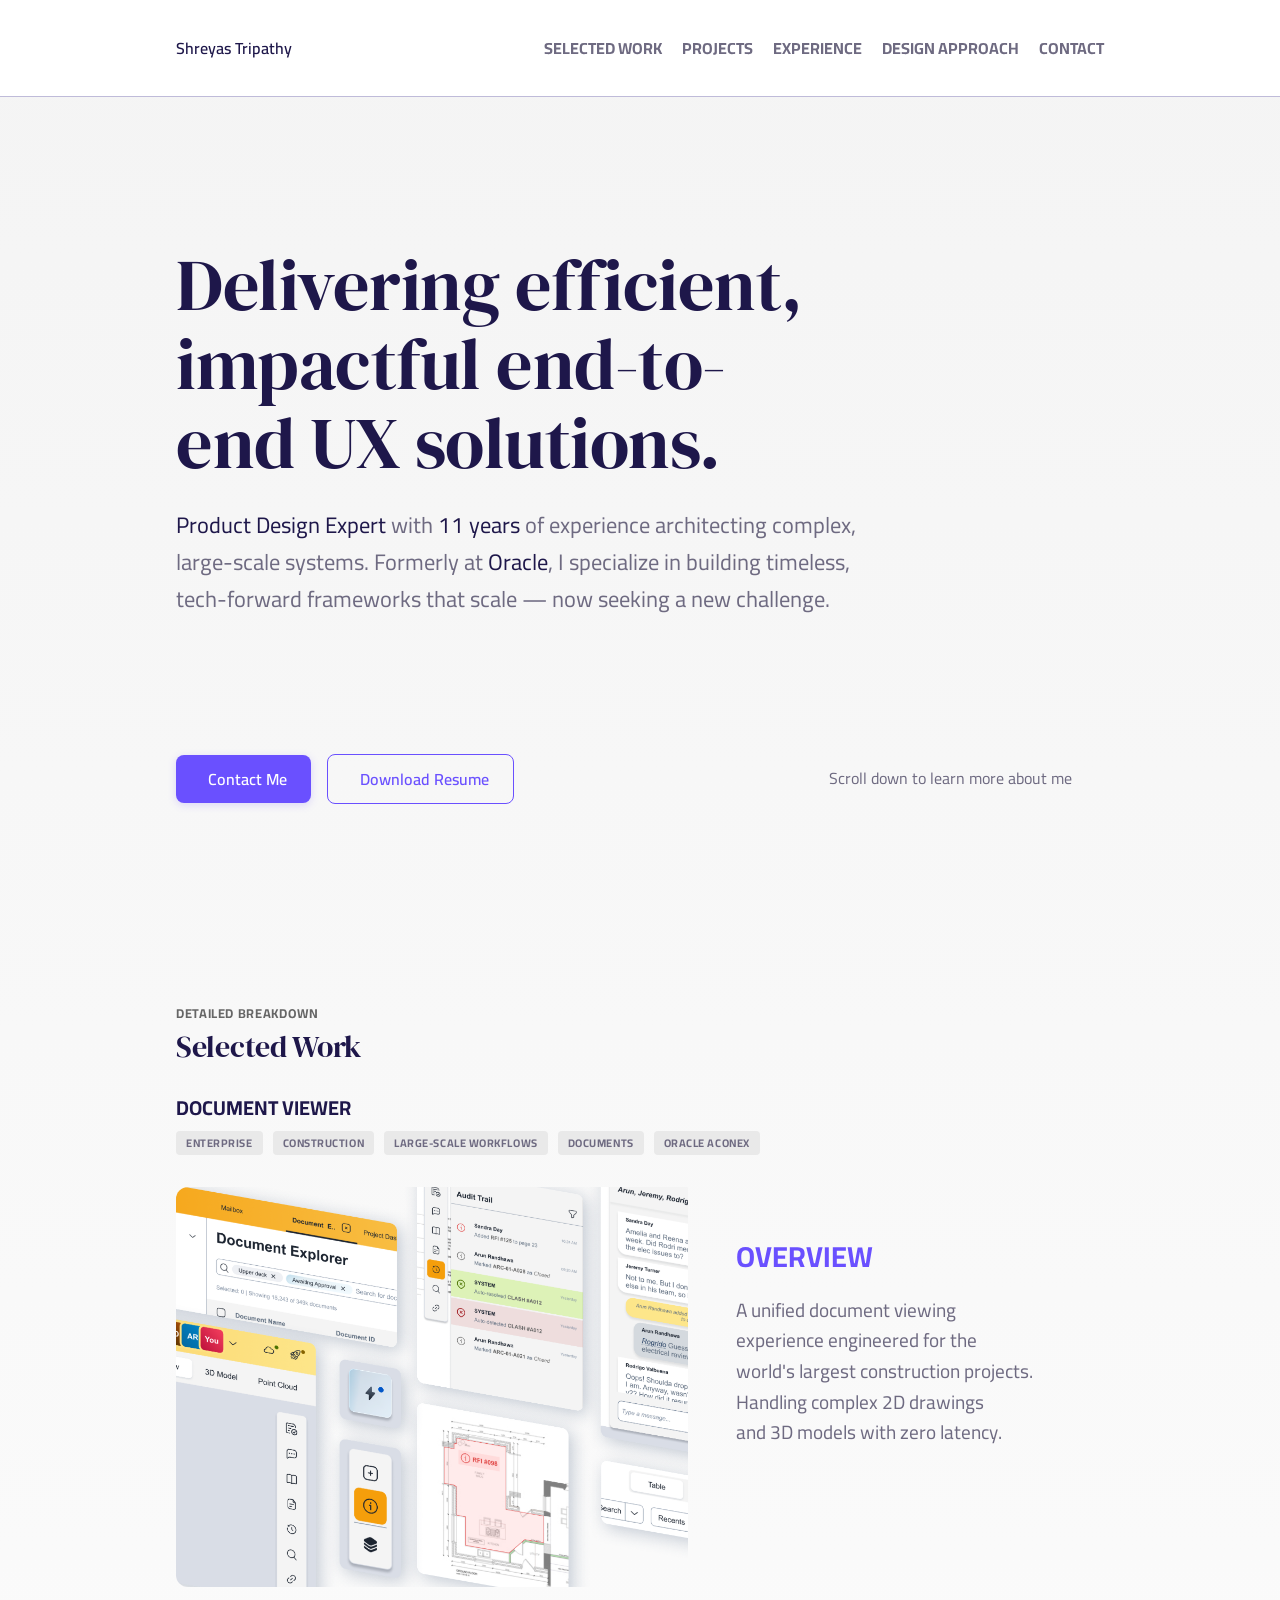
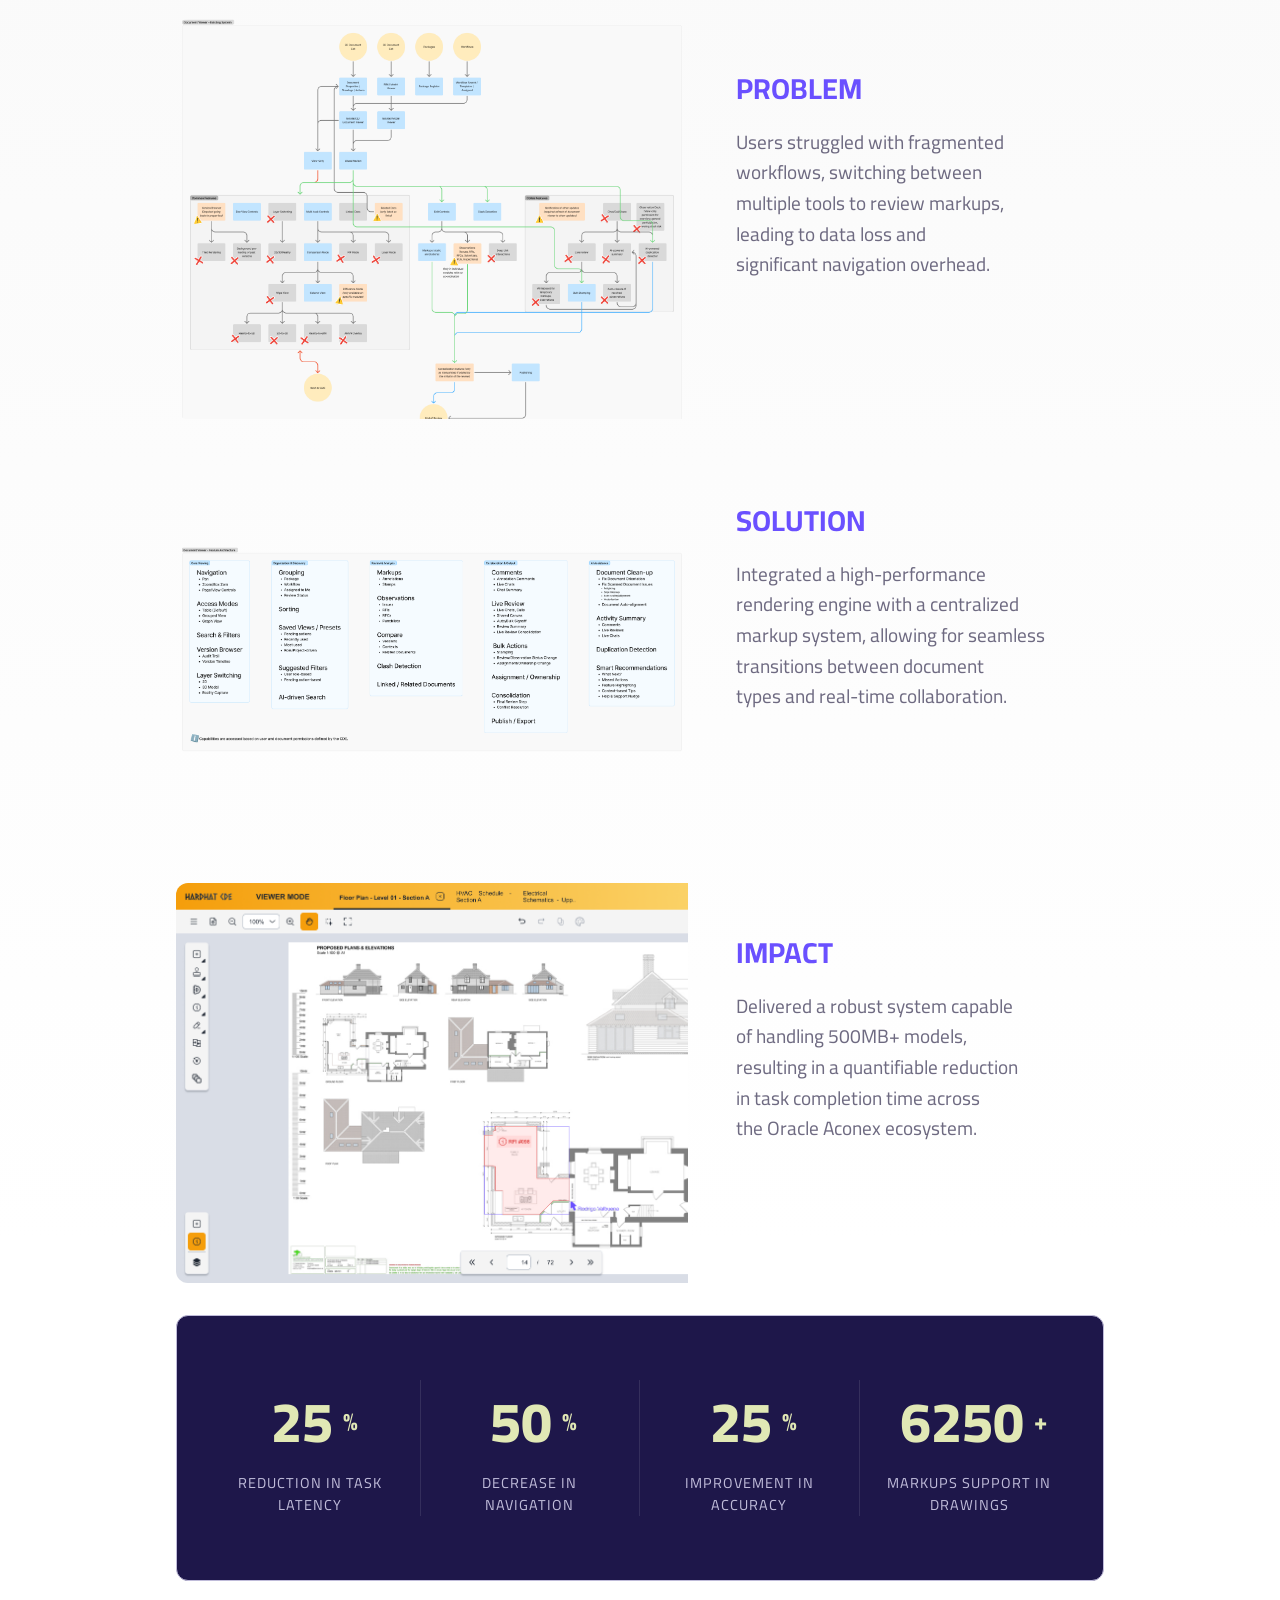
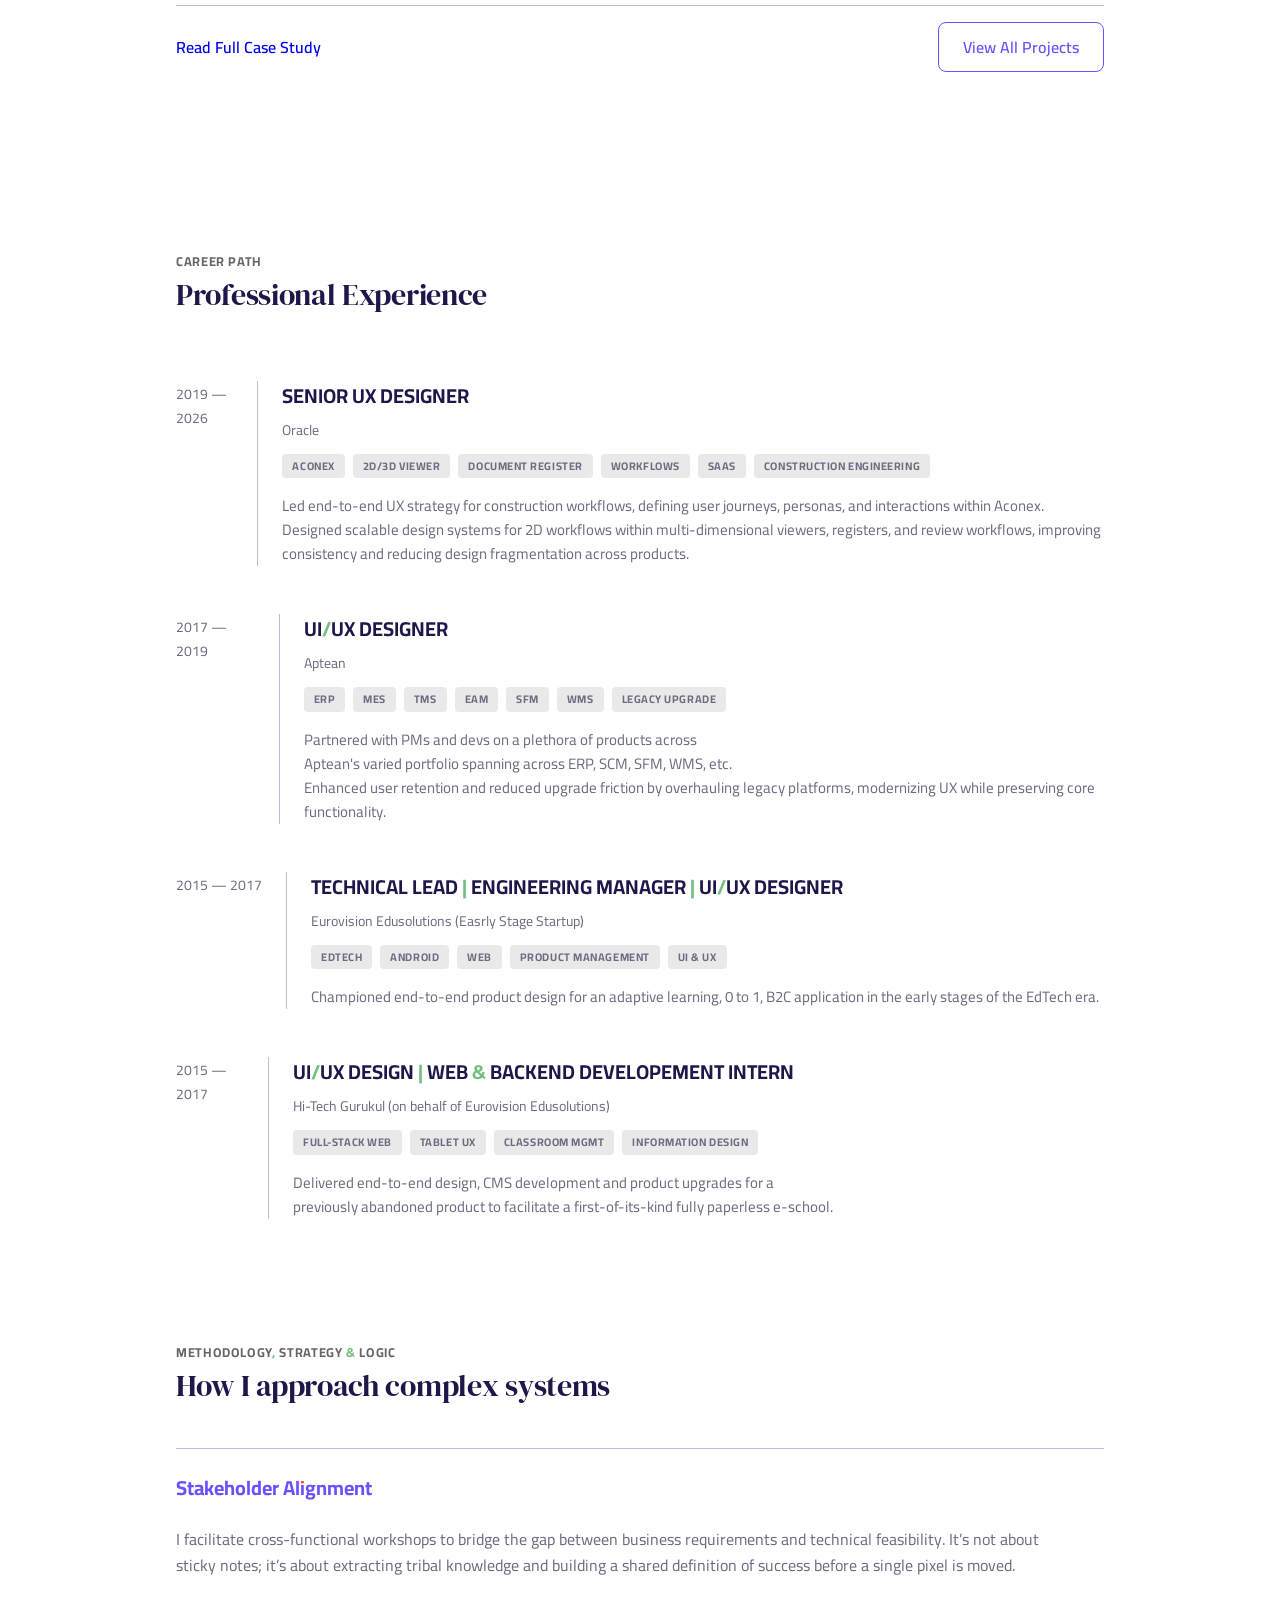
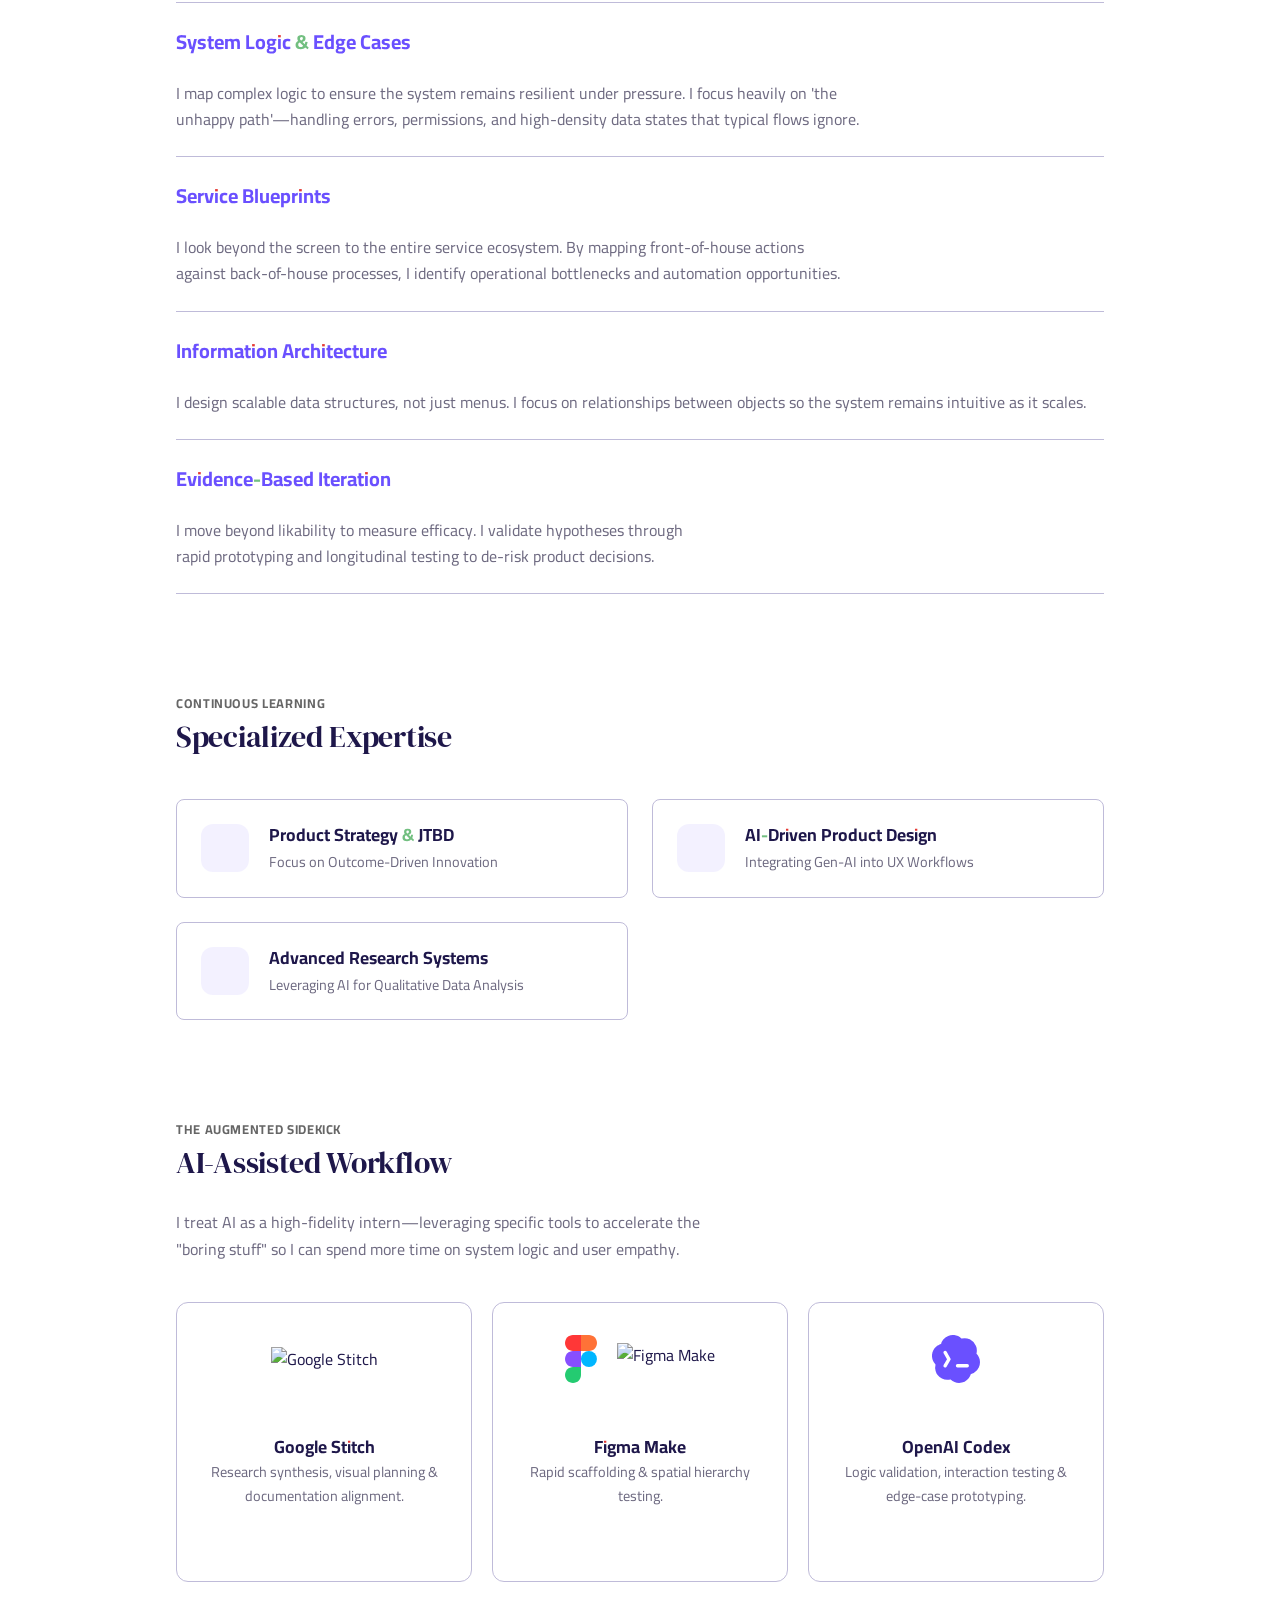
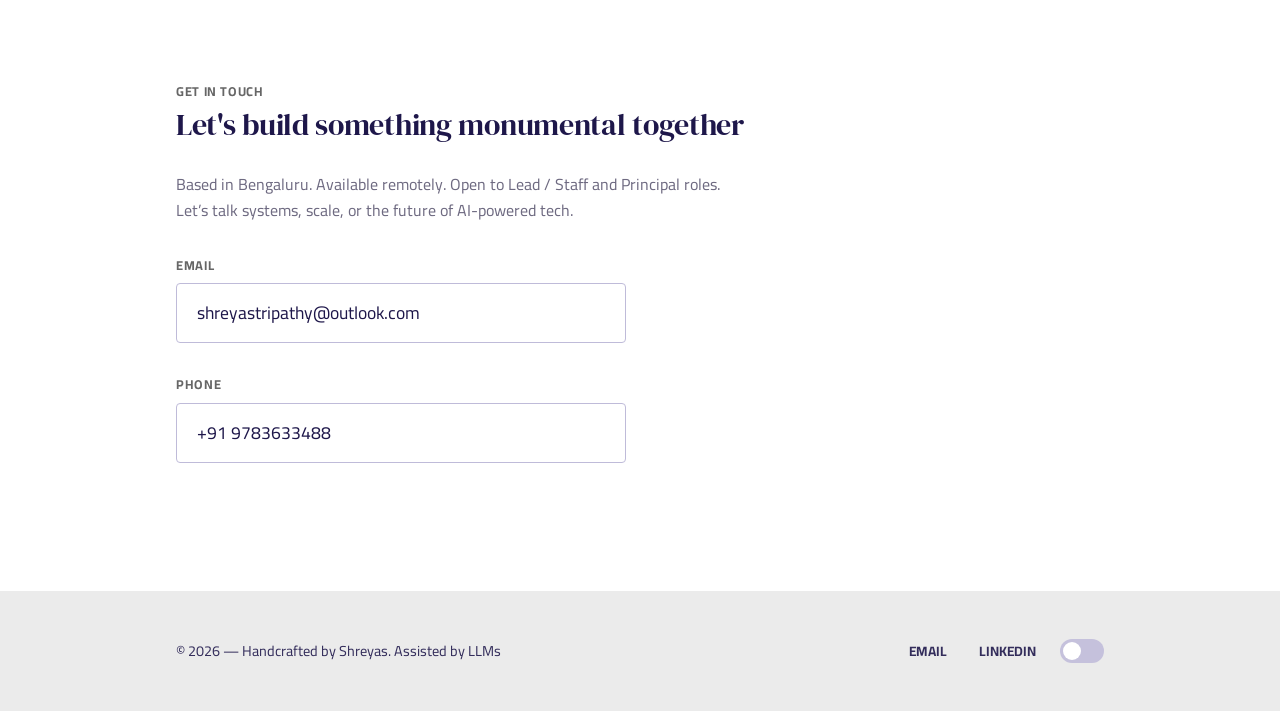
==== commit dcc9214c: "Update index.html" ====
--- a/index.html
+++ b/index.html
@@ -400,8 +400,8 @@
   <!-- CONTACT -->
   <section id="contact" class="section container portfolio-content">
     <span class="sub-label">Get in Touch</span>
-    <h2>Let's build something monumental</h2>
-    <p>Based in Bengaluru. Remotely available globally. Currently open to Lead / Staff and Principal roles. <br>Let’s talk systems, scale, or the future of AI-powered tech.</p>
+    <h2>Let's build something monumental together</h2>
+    <p>Based in Bengaluru. Available remotely. Open to Lead / Staff and Principal roles. <br>Let’s talk systems, scale, or the future of AI-powered tech.</p>
   
     <div class="contact-grid">
       <div class="contact-item">
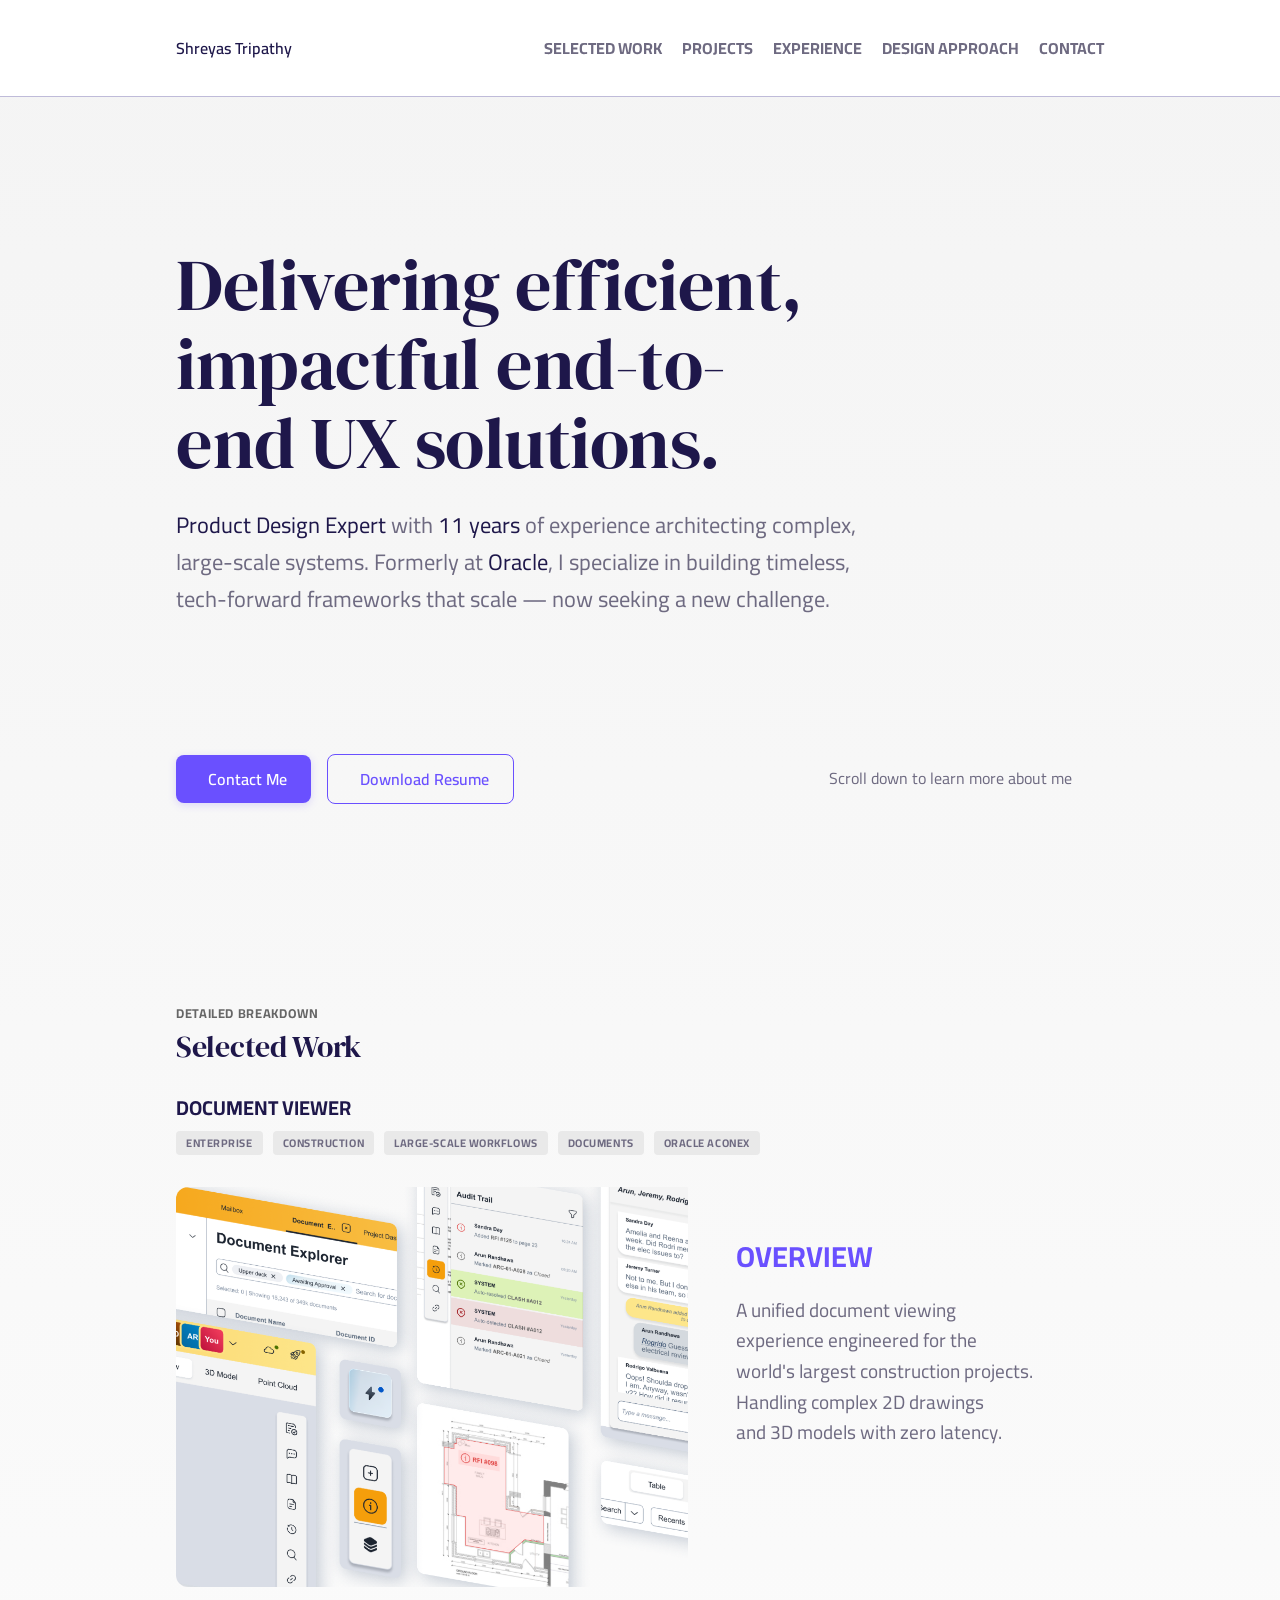
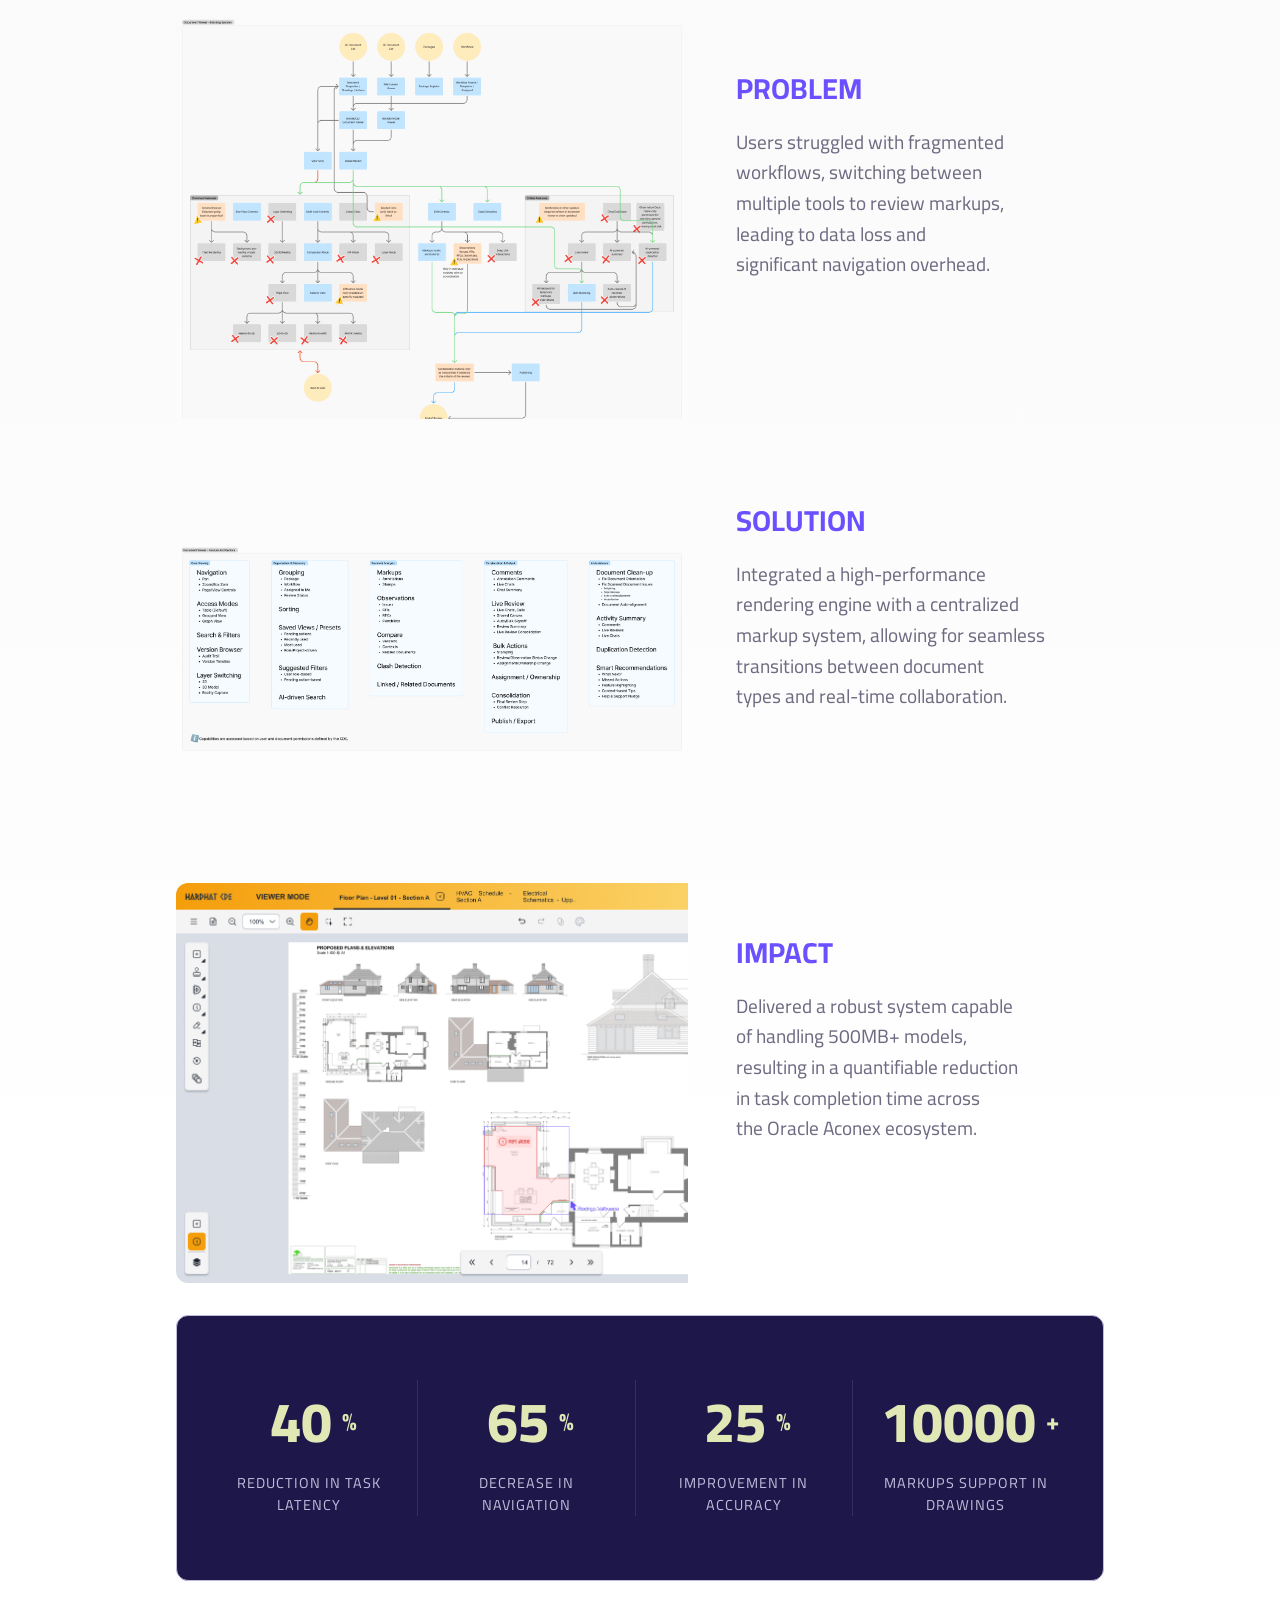
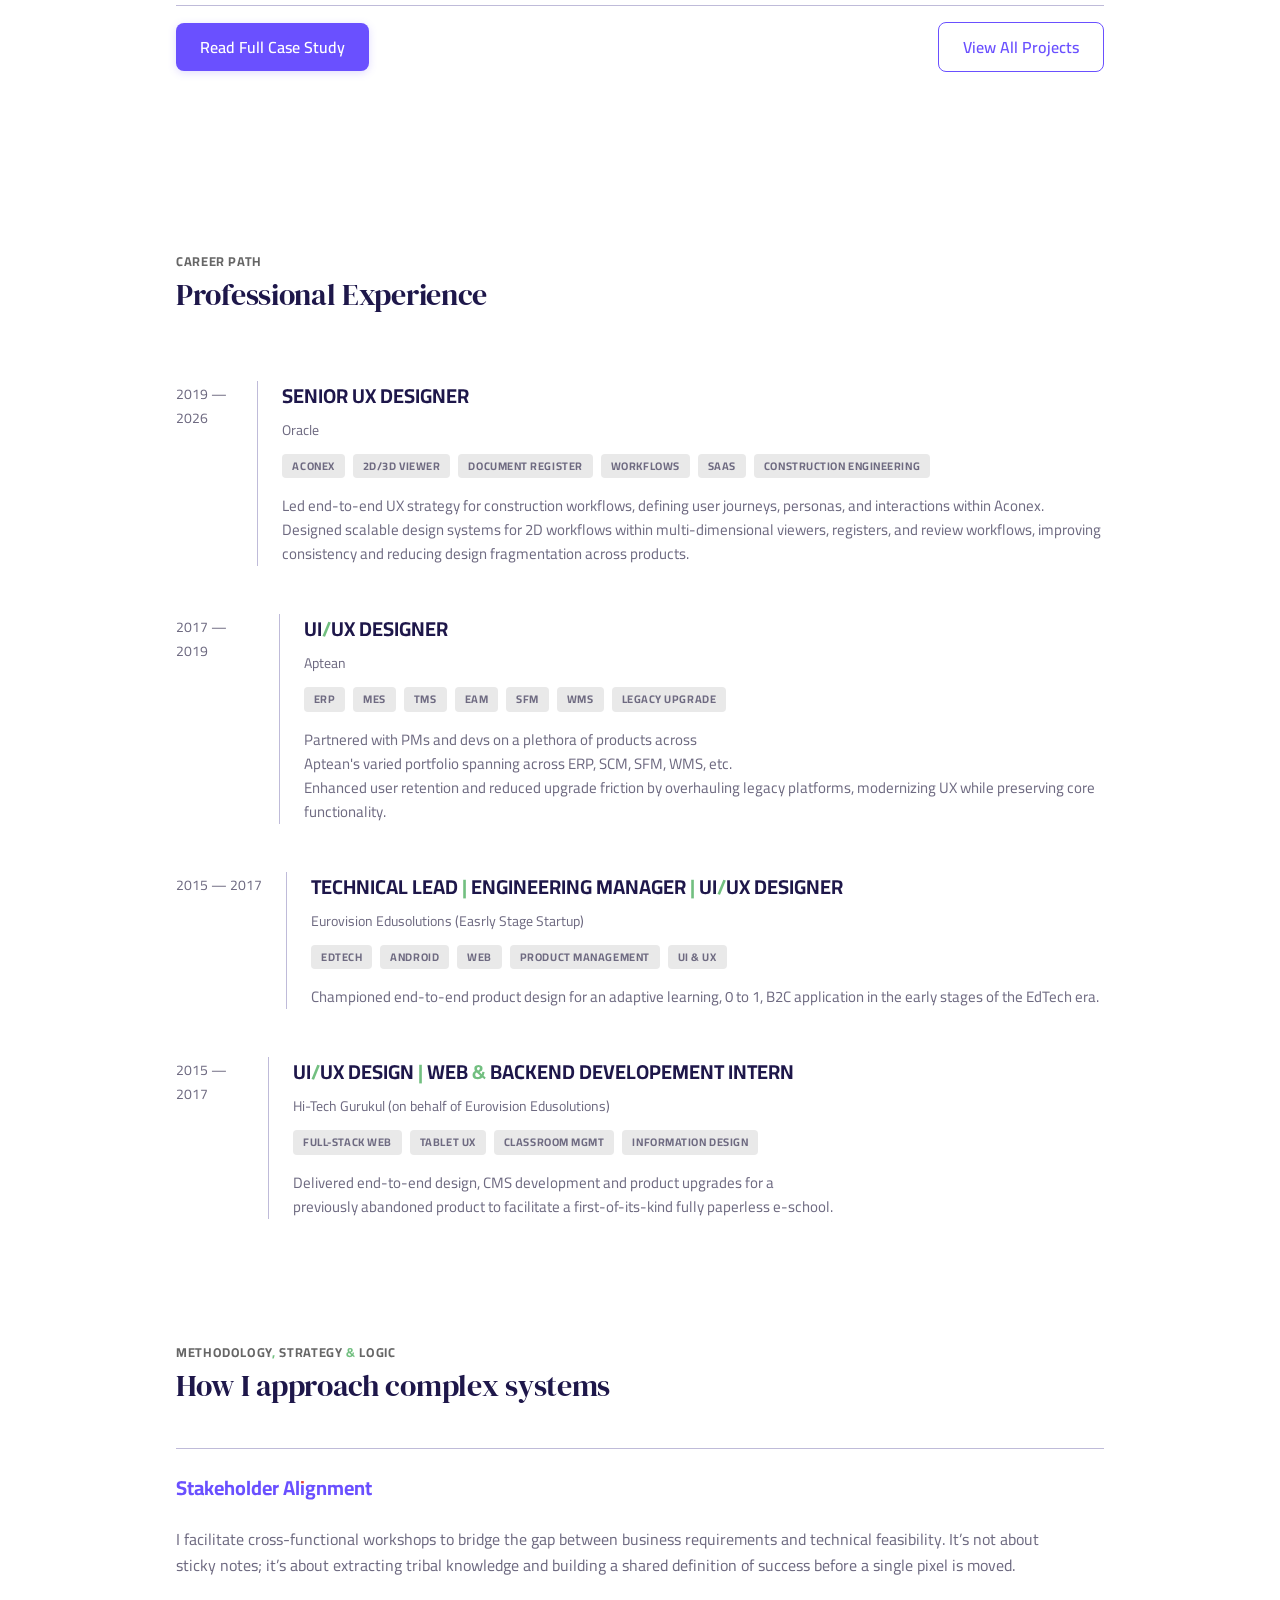
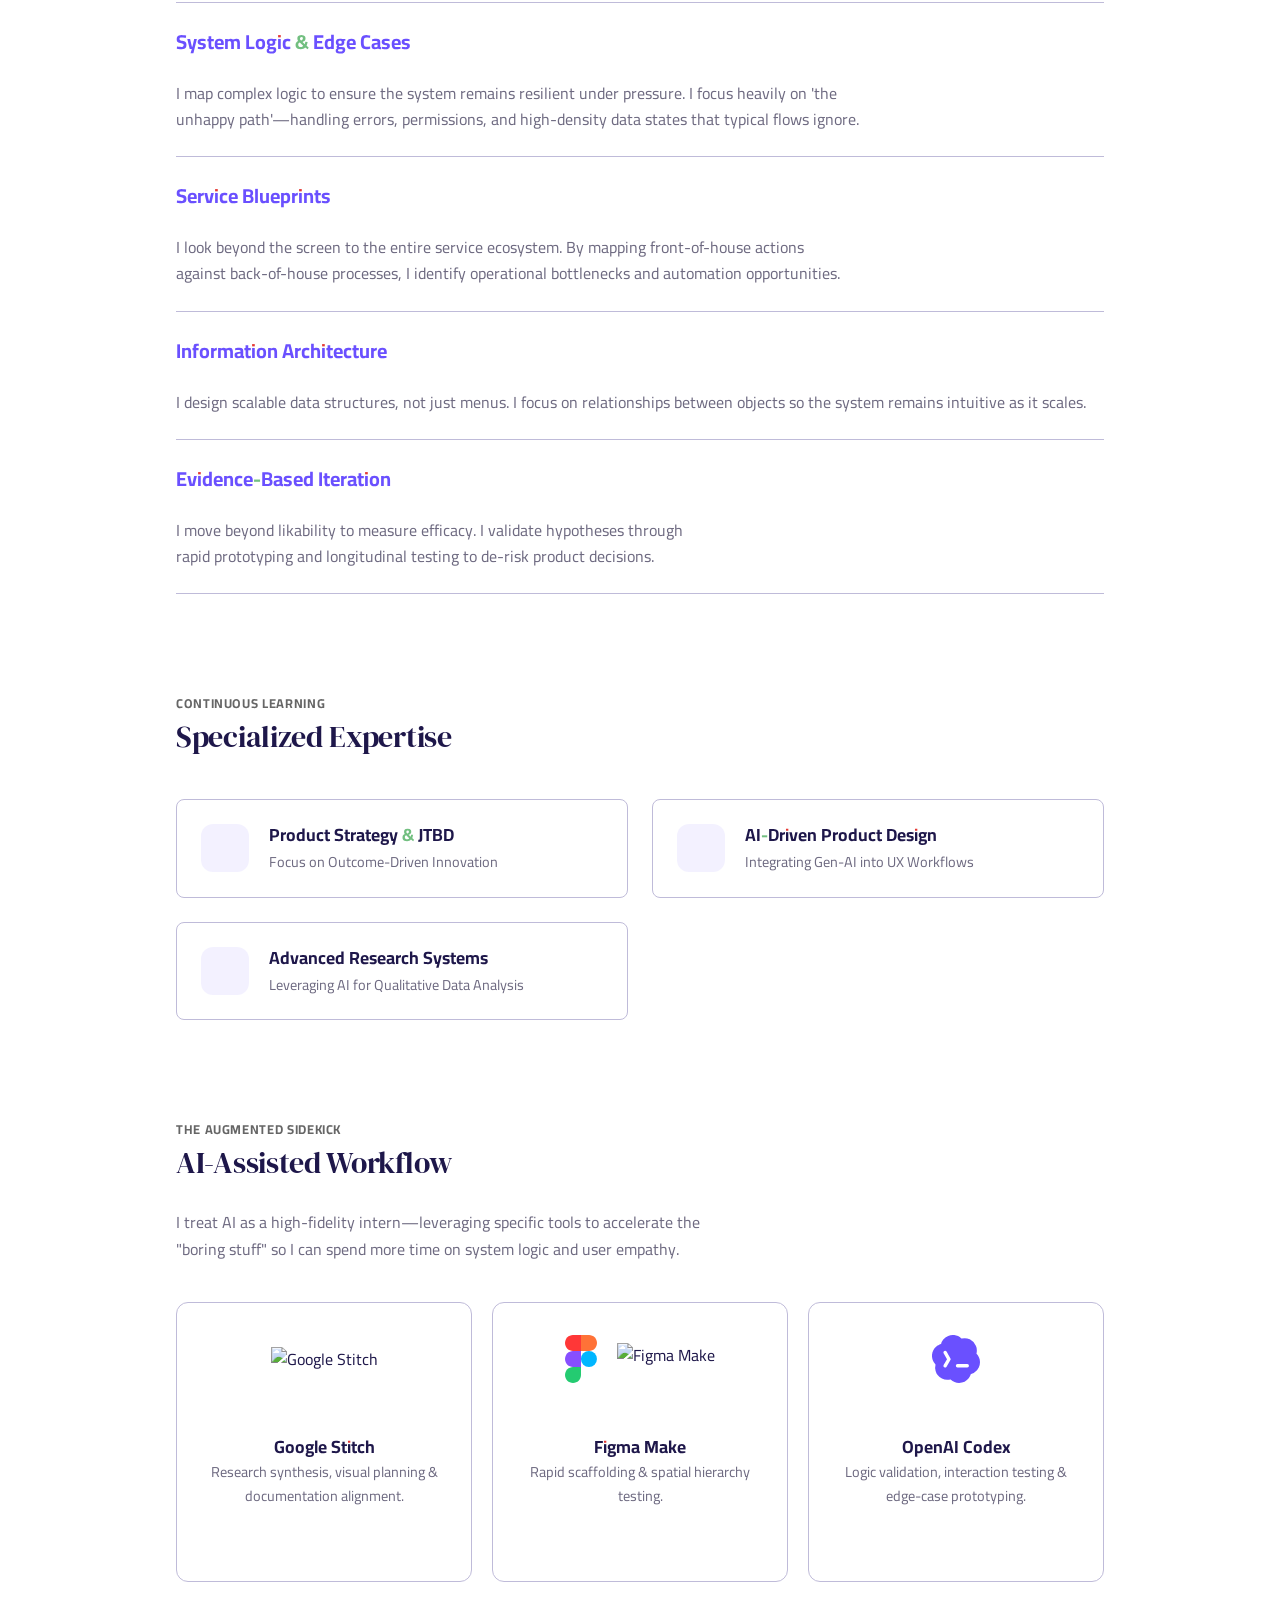
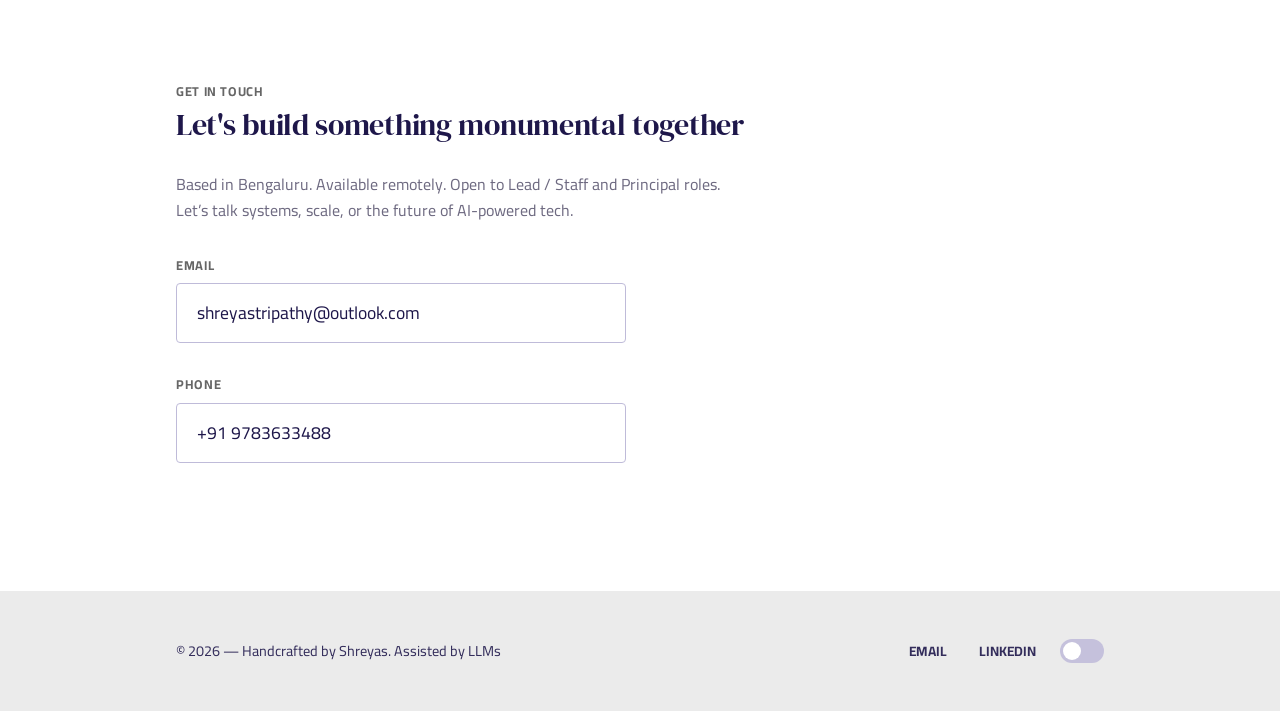
==== commit 0b906d6d: "Update index.html" ====
--- a/index.html
+++ b/index.html
@@ -133,7 +133,7 @@
       </div>
     
       <div class="project-footer">
-        <a href="case-studies.html#viewer" class="btn btn-primaary">Read Full Case Study</a>
+        <a href="case-studies.html#viewer" class="btn btn-primary">Read Full Case Study</a>
         <a href="case-studies.html" class="btn btn-secondary">View All Projects</a>
       </div>
     </div>
--- a/style.css
+++ b/style.css
@@ -305,6 +305,21 @@
     width: 100%;
     justify-content: center;
   }
+
+  .metrics-card {
+    grid-template-columns: 1fr; /* 4 in a row stack on mobile */
+    padding: 40px 20px;
+  }
+
+  .metric-quadrant {
+    border-right: none;
+    border-bottom: 1px solid rgba(255, 255, 255, 0.1);
+    padding-bottom: 32px;
+  }
+
+  .metric-quadrant:last-child {
+    border-bottom: none;
+  }
 }
 
 /* =====================
@@ -510,66 +525,73 @@
   }
 }
 
-.step-viewer-main .step-image {
+.step-viewer-main.step-image {
   background-image: url('assets/images/collab-chat.png');
   background-size: 90%;
-  background-position: center 100%;
+  aspect-ratio: 288/162;
+  background-position: center top;
   mask: linear-gradient(0deg, color-mix(in srgb, var(--bg-solid) 0%, transparent), color-mix(in srgb, var(--bg-solid) 100%, transparent) 30%);
-  height: 600px;
+  min-height: auto;
   filter: drop-shadow(0px 8px 8px color-mix(in srgb, var(--divider) 100%, transparent));
 }
 
-.step-viewer-vision .step-image {
+.step-viewer-vision.step-image {
   background-image: url('assets/images/exploration.png');
   background-size: 90%;
-  background-position: center 100%;
+  aspect-ratio: 647.2/585.6;
+  background-position: center top;
   mask: linear-gradient(0deg, color-mix(in srgb, var(--bg-solid) 0%, transparent), color-mix(in srgb, var(--bg-solid) 100%, transparent) 30%);
-  height: 600px;
+  min-height: auto;
   filter: drop-shadow(0px 8px 8px color-mix(in srgb, var(--divider) 100%, transparent));
 }
 
-.step-viewer-problem .step-image {
-  background-image: url('assets/images/old-architecture-transparent.png');
+.step-viewer-problem.step-image {
+  background-image: url('assets/images/old-architecture.png');
   background-size: 90%;
-  background-position: center 100%;
+  aspect-ratio: 647.2/585.6;
+  background-position: center top;
   mask: linear-gradient(0deg, color-mix(in srgb, var(--bg-solid) 0%, transparent), color-mix(in srgb, var(--bg-solid) 100%, transparent) 30%);
-  height: 600px;
+  min-height: auto;
   filter: drop-shadow(0px 8px 8px color-mix(in srgb, var(--divider) 100%, transparent));
 }
 
-.step-viewer-system .step-image {
+.step-viewer-system.step-image {
   background-image: url('assets/images/feature-architecture-transparent.png');
   background-size: 90%;
-  background-position: center 100%;
+  aspect-ratio: 478.6/262.4;
+  background-position: center top;
   mask: linear-gradient(0deg, color-mix(in srgb, var(--bg-solid) 0%, transparent), color-mix(in srgb, var(--bg-solid) 100%, transparent) 30%);
-  height: 600px;
+  min-height: auto;
   filter: drop-shadow(0px 8px 8px color-mix(in srgb, var(--divider) 100%, transparent));
 }
 
-.step-viewer-tradeoffs .step-image {
+.step-viewer-tradeoffs.step-image {
   background-image: url('assets/images/user-flow.png');
   background-size: 90%;
-  background-position: center 100%;
+  aspect-ratio: 300.8/585.6;
+  background-position: center top;
   mask: linear-gradient(0deg, color-mix(in srgb, var(--bg-solid) 0%, transparent), color-mix(in srgb, var(--bg-solid) 100%, transparent) 30%);
-  height: 600px;
+  min-height: auto;
   filter: drop-shadow(0px 8px 8px color-mix(in srgb, var(--divider) 100%, transparent));
 }
 
-.step-viewer-solution .step-image {
+.step-viewer-solution.step-image {
   background-image: url('assets/images/audit-trail.png');
   background-size: 90%;
-  background-position: center 100%;
+  aspect-ratio: 288/162;
+  background-position: center top;
   mask: linear-gradient(0deg, color-mix(in srgb, var(--bg-solid) 0%, transparent), color-mix(in srgb, var(--bg-solid) 100%, transparent) 30%);
-  height: 600px;
+  min-height: auto;
   filter: drop-shadow(0px 8px 8px color-mix(in srgb, var(--divider) 100%, transparent));
 }
 
-.step-viewer-impact .step-image {
+.step-viewer-impact.step-image {
   background-image: url('assets/images/flyout-tool.png');
   background-size: 90%;
-  background-position: center 100%;
+  aspect-ratio: 288/162;
+  background-position: center top;
   mask: linear-gradient(0deg, color-mix(in srgb, var(--bg-solid) 0%, transparent), color-mix(in srgb, var(--bg-solid) 100%, transparent) 30%);
-  height: 600px;
+  min-height: auto;
   filter: drop-shadow(0px 8px 8px color-mix(in srgb, var(--divider) 100%, transparent));
 }
 
@@ -654,7 +676,7 @@
   .step-image {
     width: 100%;
     flex: none;
-    height: 300px;
+    height: auto;
   }
 
   .metrics-card {
@@ -664,23 +686,6 @@
 
   .metric-quadrant:nth-child(2) {
     border-right: none;
-  }
-}
-
-@media (max-width: 550px) {
-  .metrics-card {
-    grid-template-columns: 1fr; /* 4 in a row stack on mobile */
-    padding: 40px 20px;
-  }
-
-  .metric-quadrant {
-    border-right: none;
-    border-bottom: 1px solid rgba(255, 255, 255, 0.1);
-    padding-bottom: 32px;
-  }
-
-  .metric-quadrant:last-child {
-    border-bottom: none;
   }
 }
 
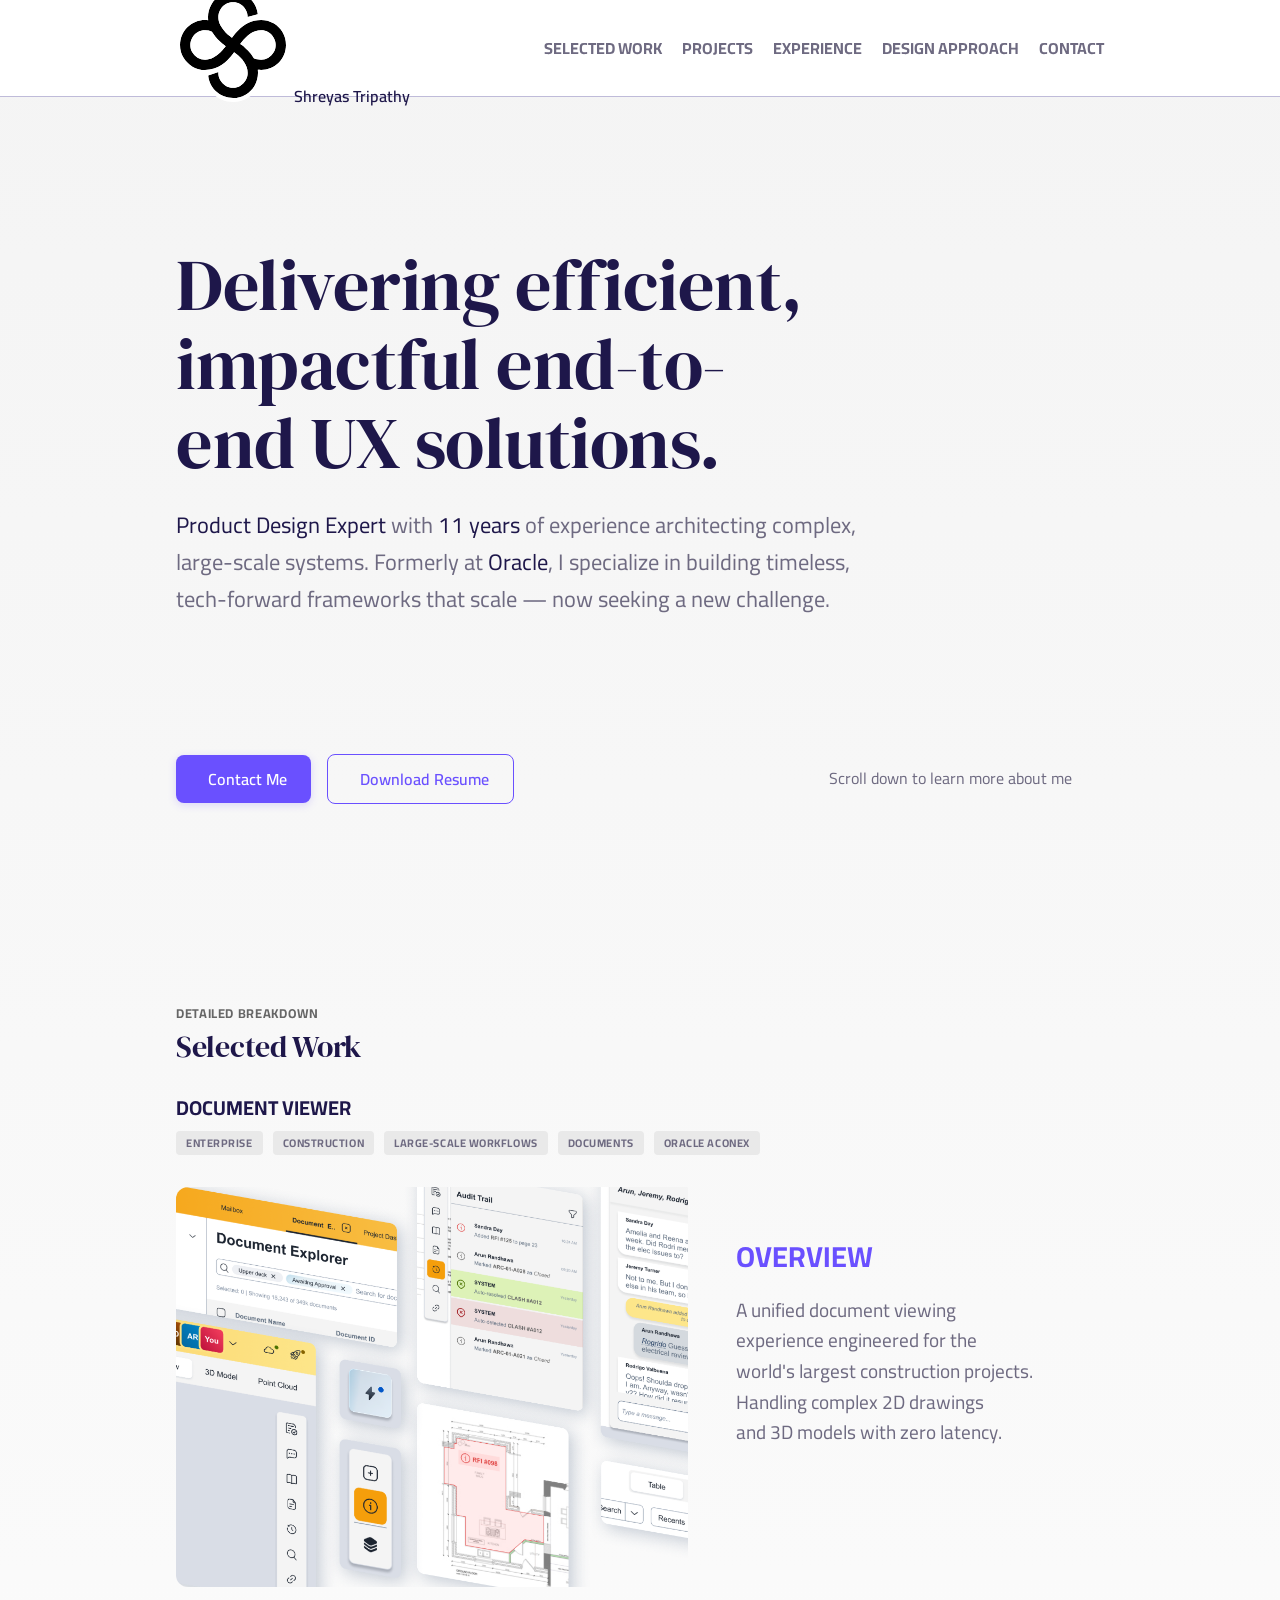
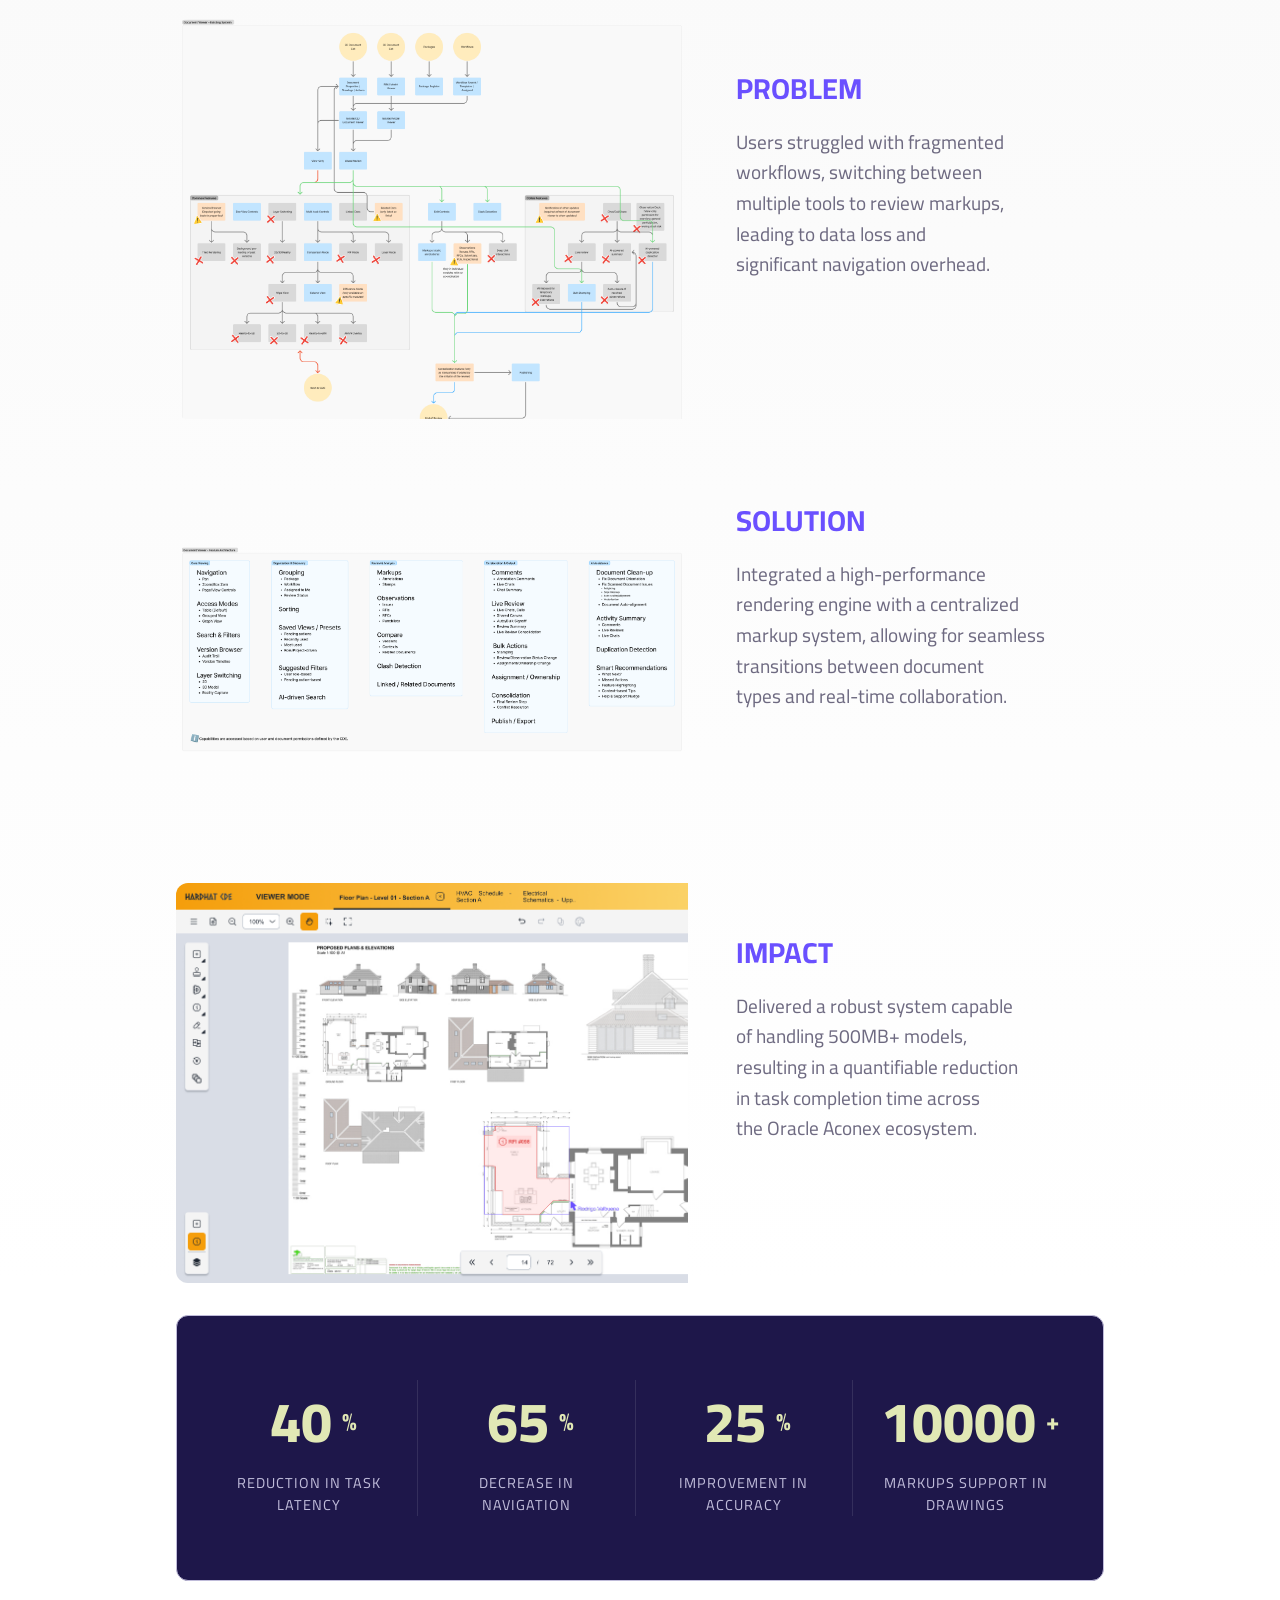
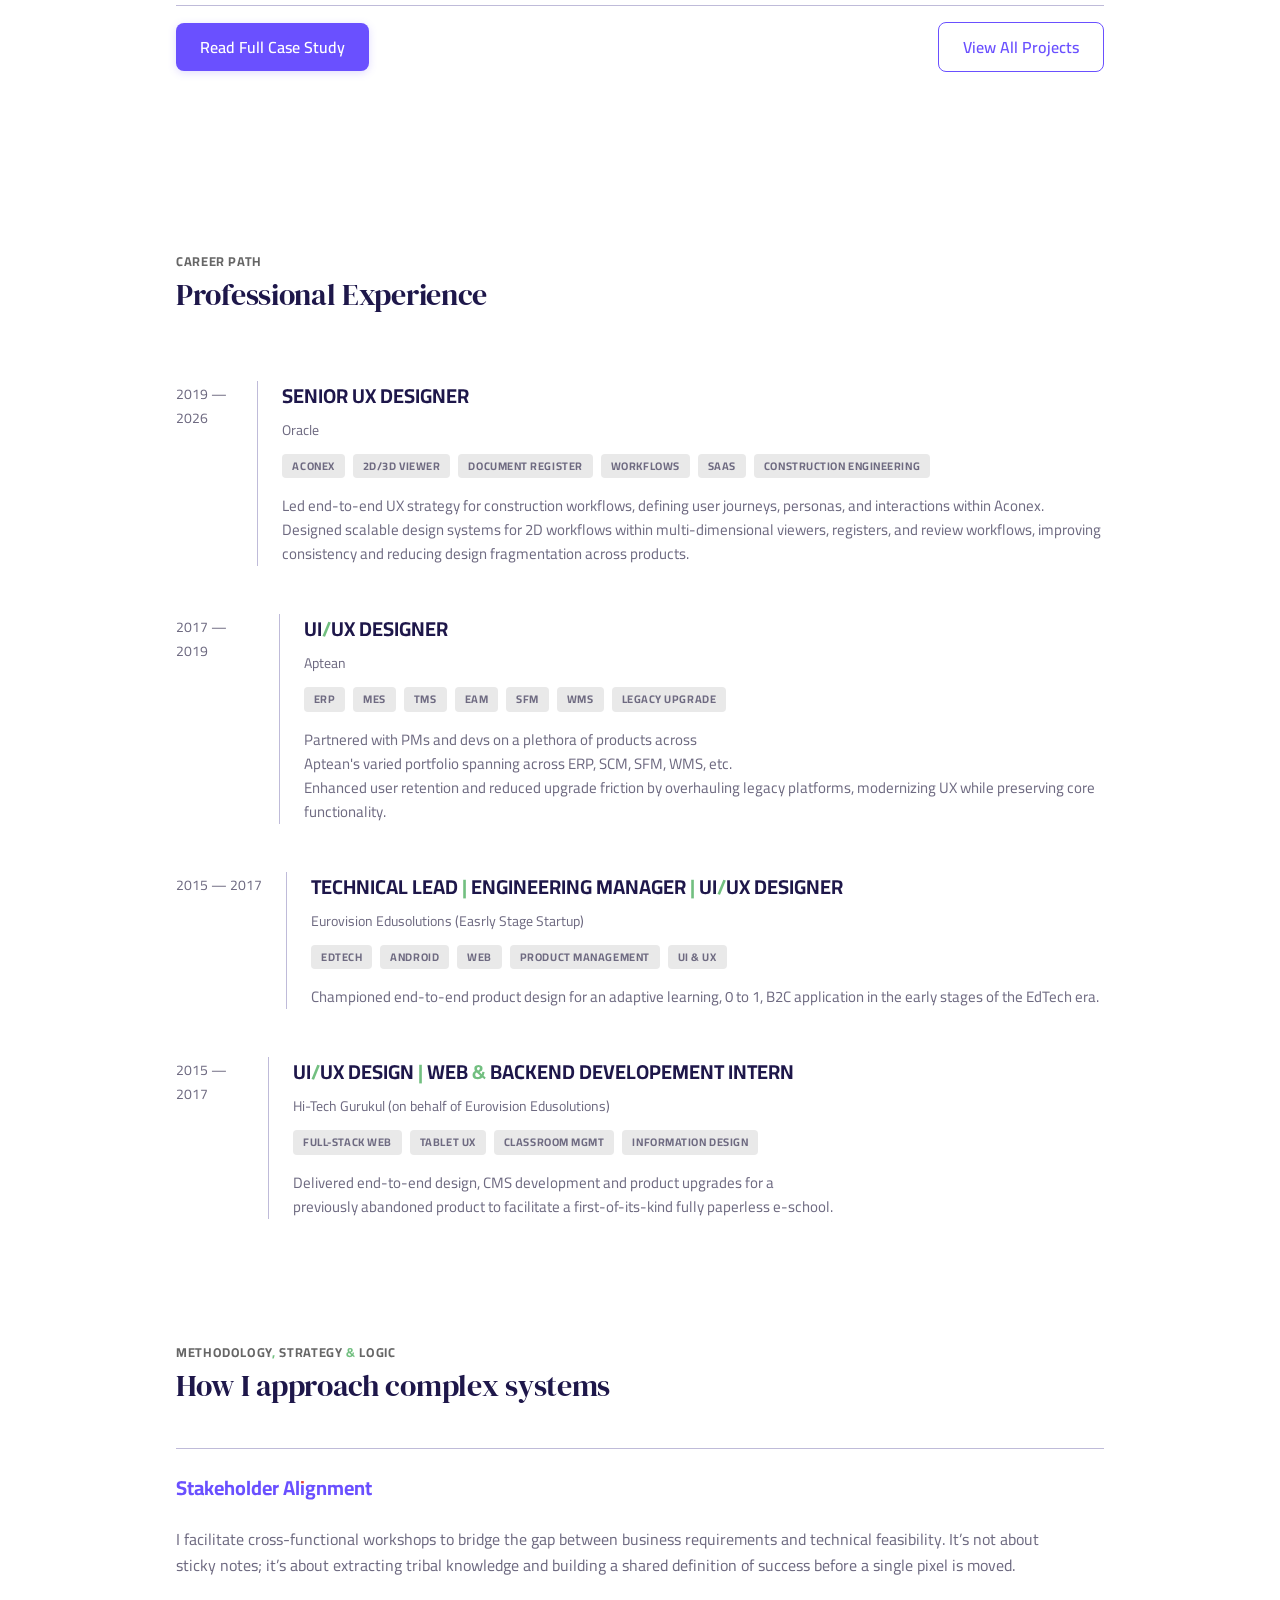
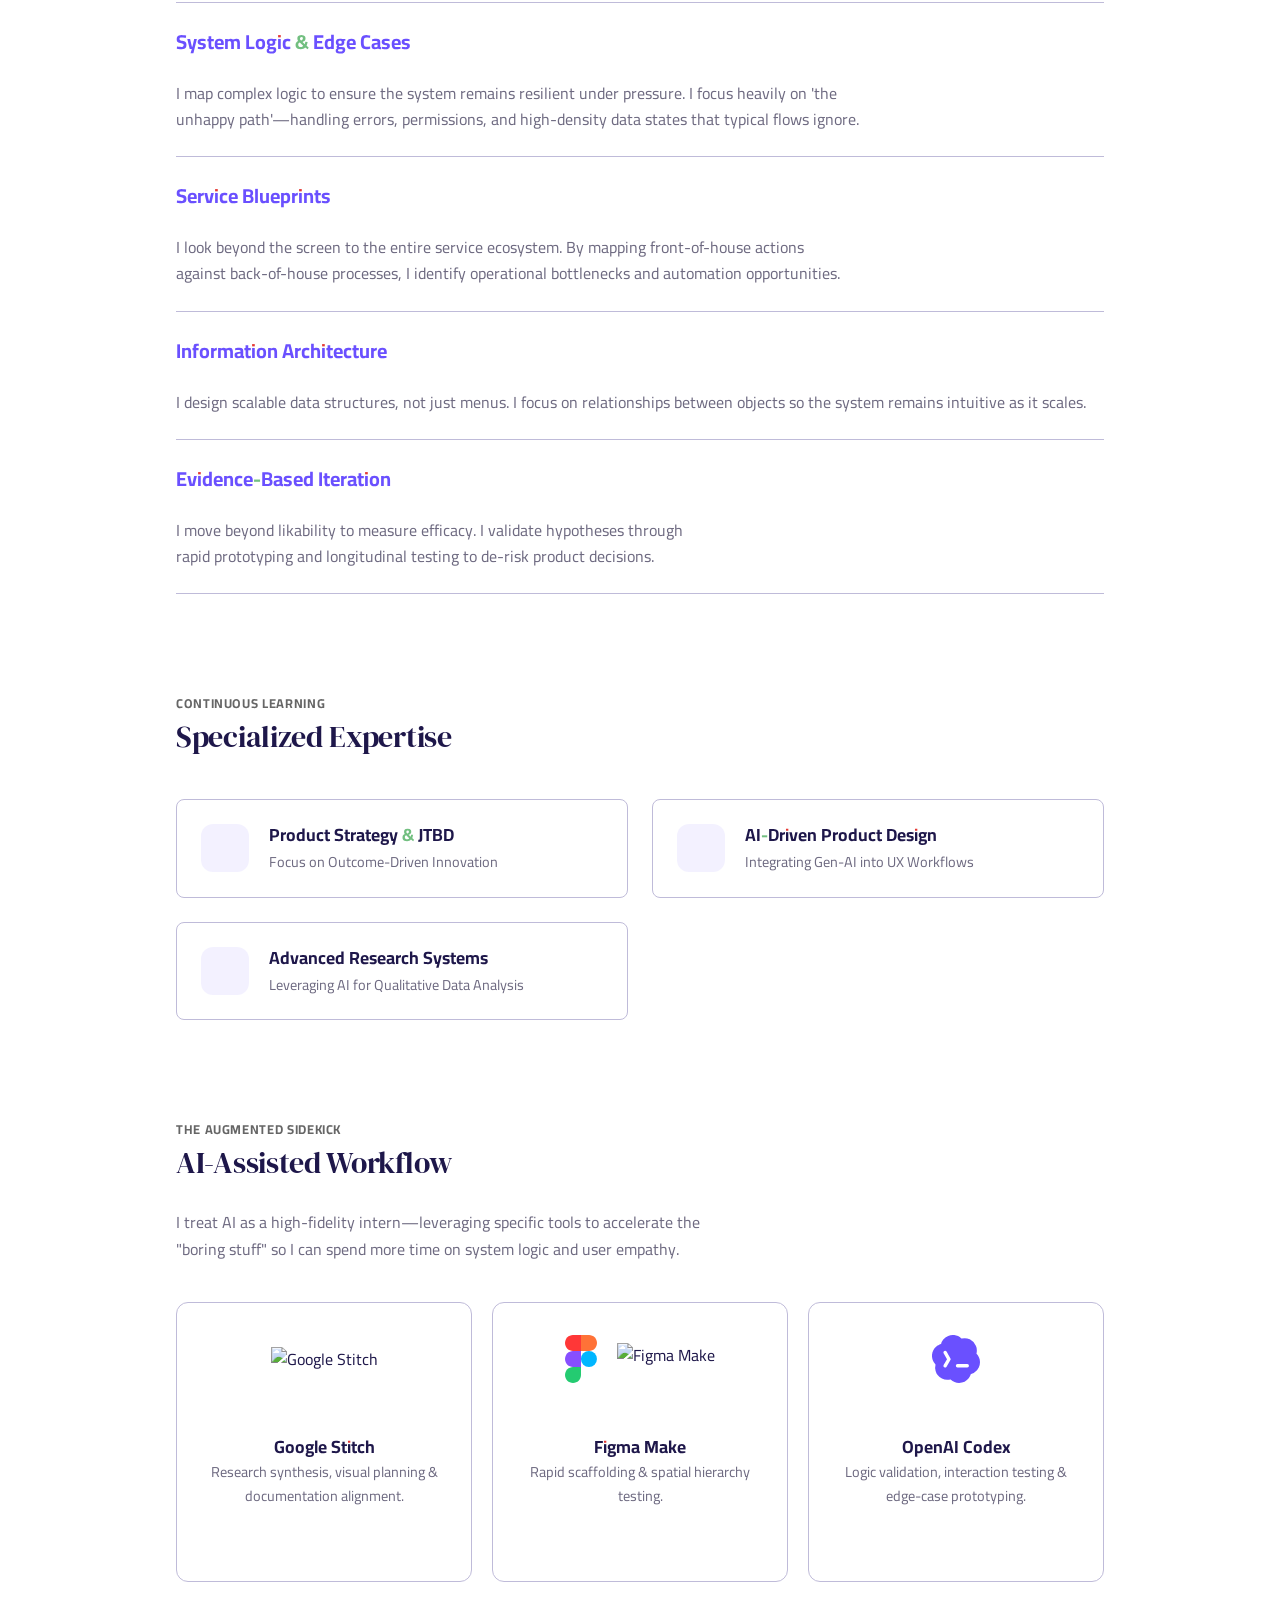
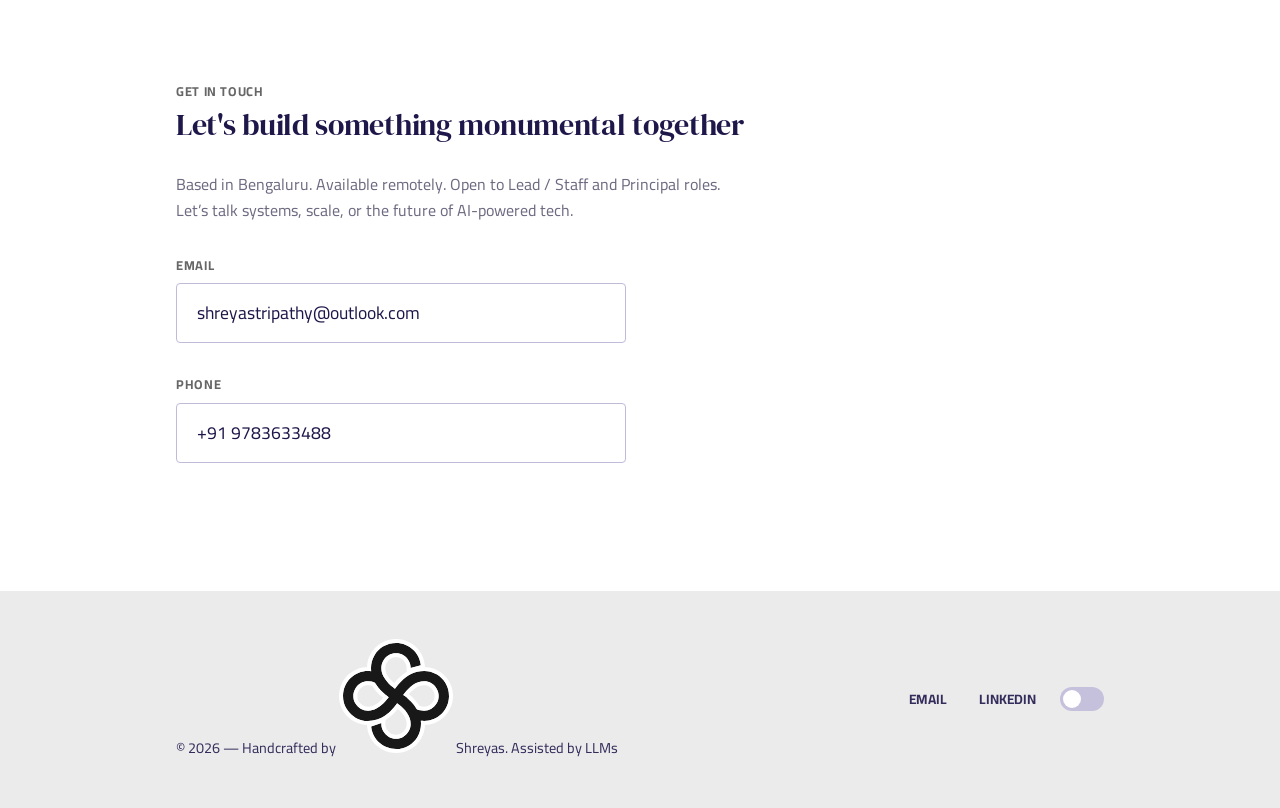
==== commit 1d9ff31d: "Update index.html" ====
--- a/index.html
+++ b/index.html
@@ -5,10 +5,12 @@
   <meta name="viewport" content="width=device-width, initial-scale=1.0">
   <title>Shreyas Tripathy</title>
 
-  <!-- Font -->
   <link href="https://fonts.googleapis.com/css2?family=Cairo+Play:wght@200..1000&family=Cairo:wght@200..1000&family=DM+Serif+Display&display=swap" rel="stylesheet">
   <script src="https://unpkg.com/lucide@latest"></script>
   <link rel="stylesheet" href="style.css">
+  <link rel="icon" type="image/png" href="assets/images/logo.png" sizes="32x32">
+  <link rel="icon" type="image/svg+xml" href="assets/images/logo.svg">
+  <link rel="apple-touch-icon" href="assets/images/logo-apple-touch.png">
 </head>
 
 <body data-theme="light">
@@ -16,7 +18,7 @@
   <!-- NAV -->
   <header class="nav">
     <div class="container nav-inner">
-      <a href="index.html" class="logo">Shreyas Tripathy</a>
+      <a href="index.html" class="logo"><img src="assets/images/logo.svg" alt="Logo"> Shreyas Tripathy</a>
 
       <nav class="nav-links">
         <a href="#work">Selected Work</a>
@@ -426,7 +428,7 @@
   <footer class="main-footer">
     <div class="container footer-content">
       <div class="footer-left">
-        <p>© 2026 — Handcrafted by Shreyas. Assisted by LLMs</p>
+        <p>© 2026 — Handcrafted by <img src="assets/images/logo.svg"> Shreyas. Assisted by LLMs</p>
       </div>
       
       <div class="footer-right">
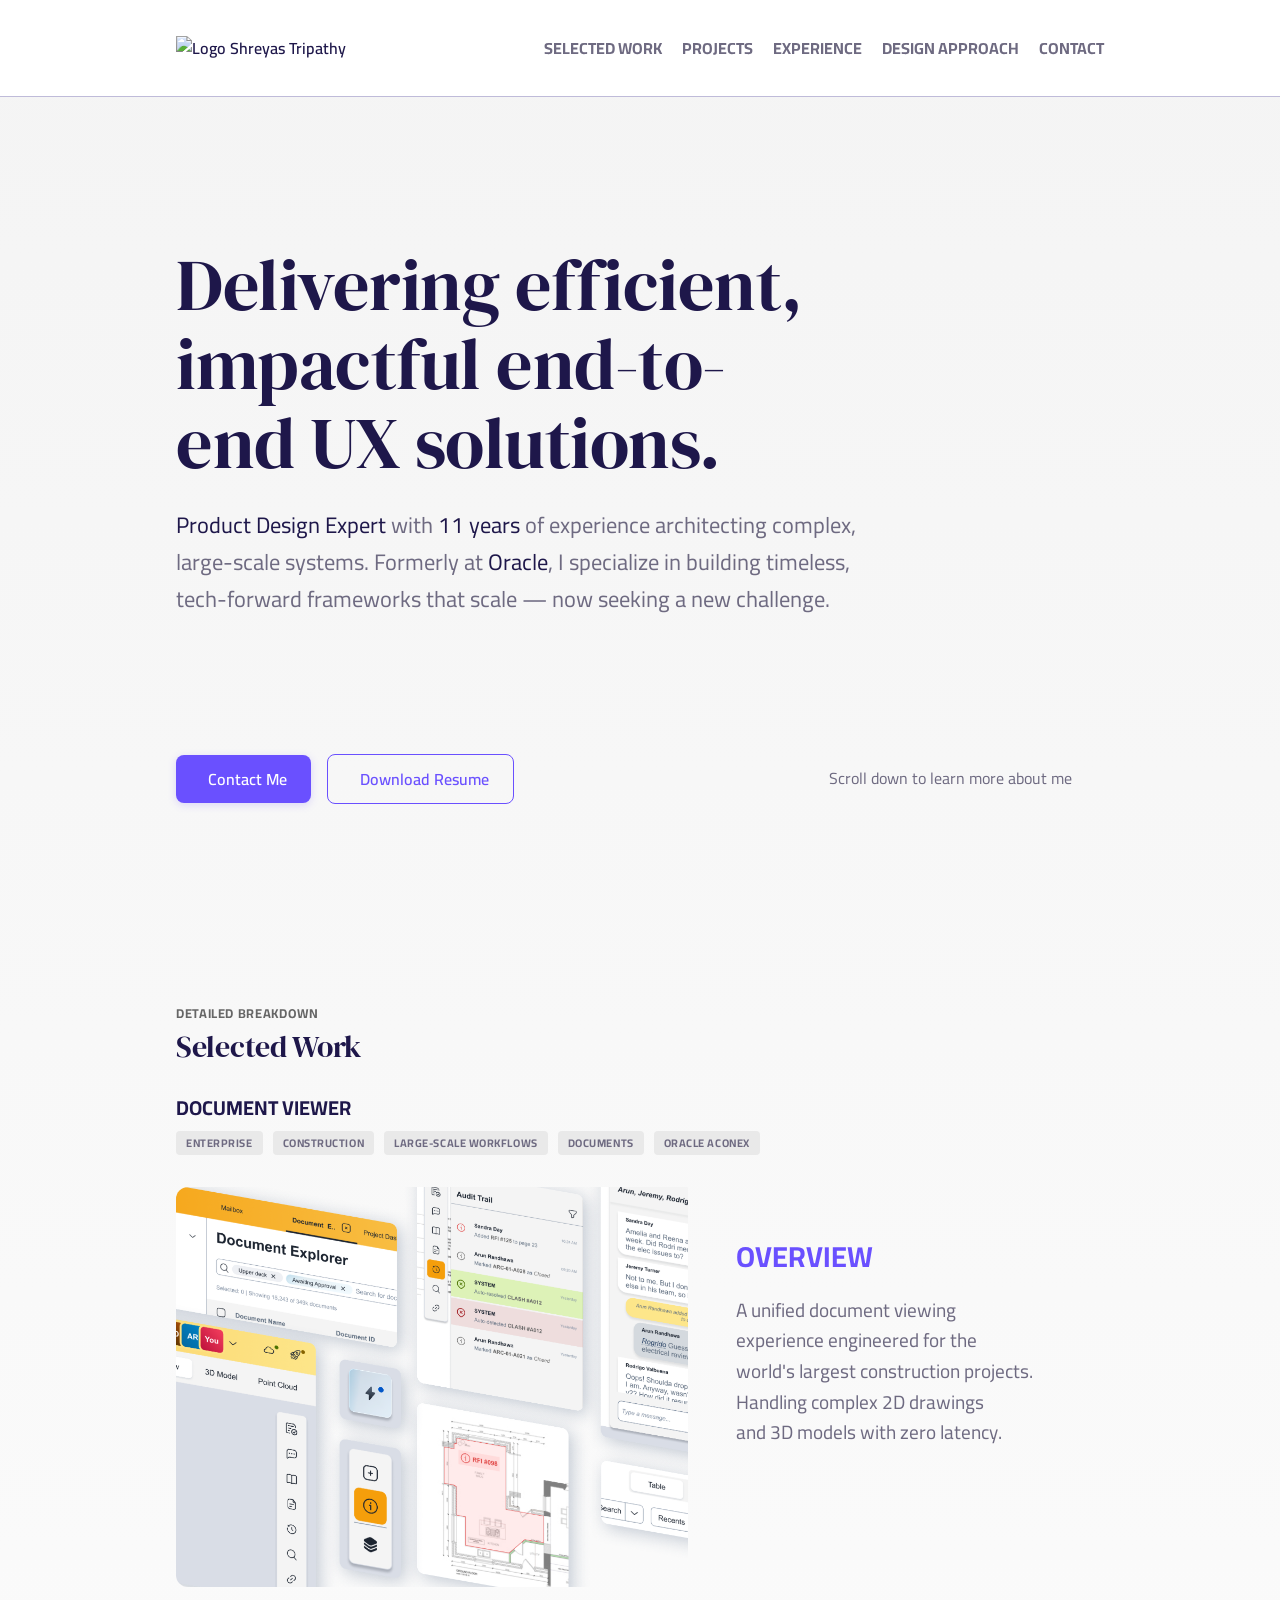
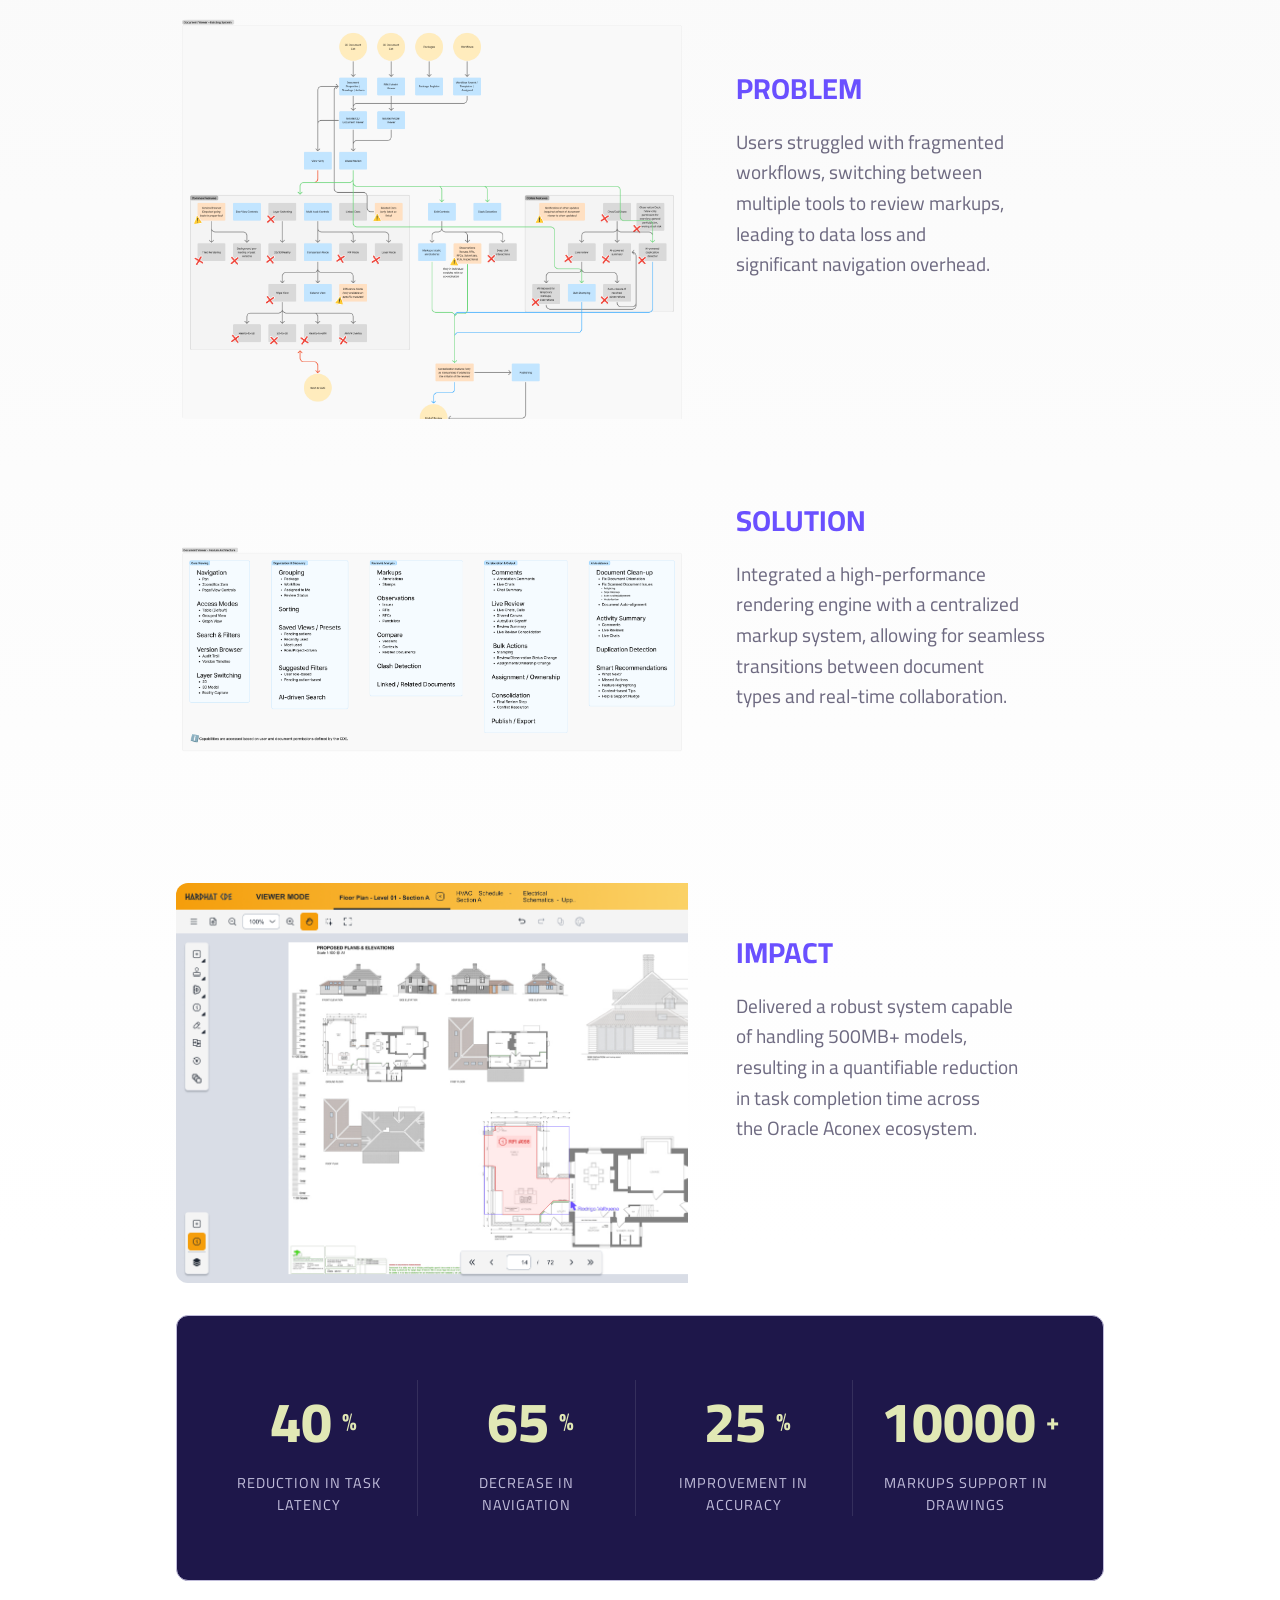
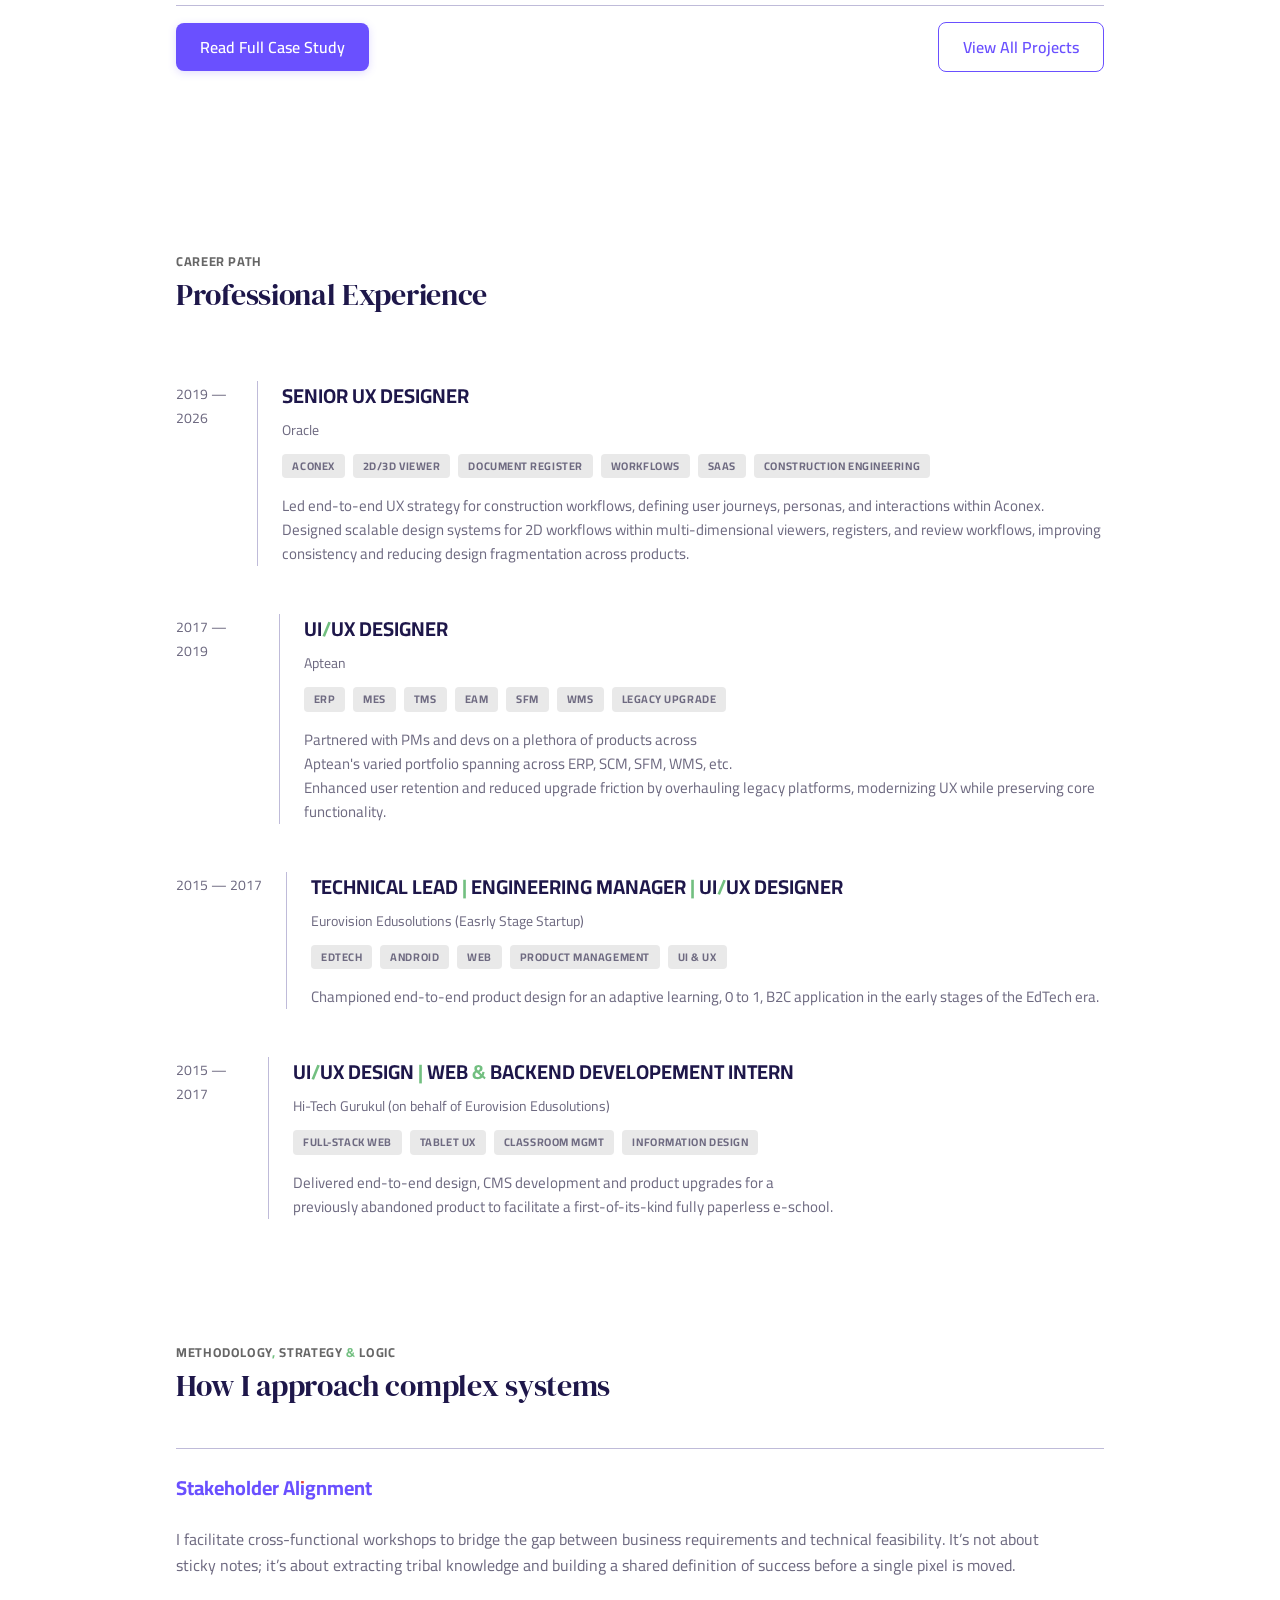
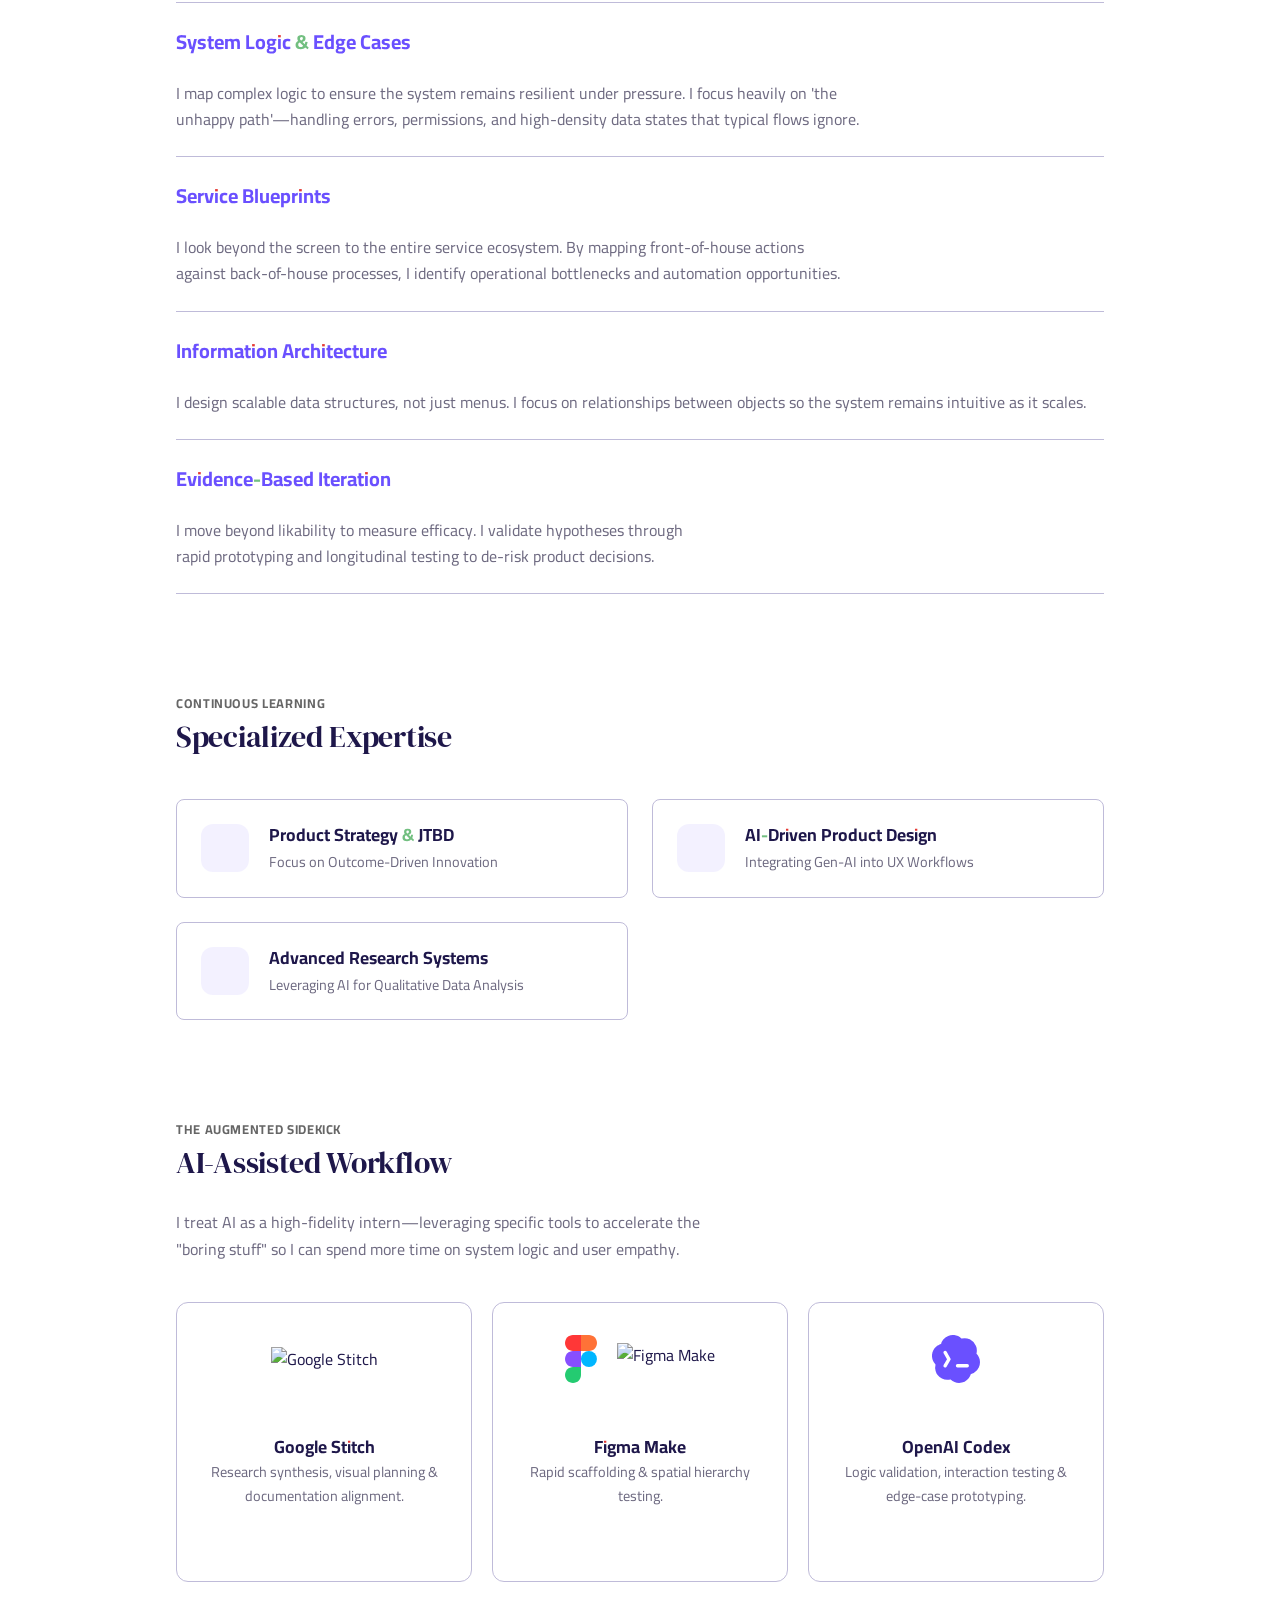
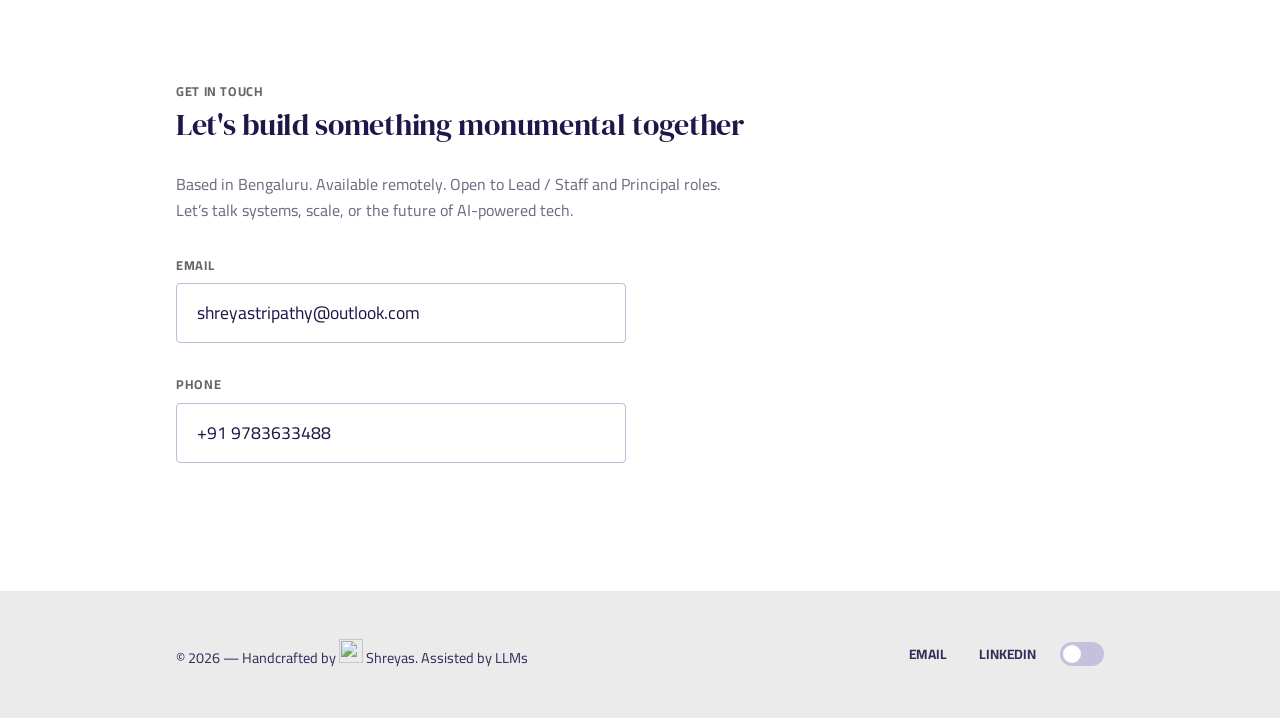
==== commit 195d76f9: "Update index.html" ====
--- a/index.html
+++ b/index.html
@@ -8,9 +8,10 @@
   <link href="https://fonts.googleapis.com/css2?family=Cairo+Play:wght@200..1000&family=Cairo:wght@200..1000&family=DM+Serif+Display&display=swap" rel="stylesheet">
   <script src="https://unpkg.com/lucide@latest"></script>
   <link rel="stylesheet" href="style.css">
-  <link rel="icon" type="image/png" href="assets/images/logo.png" sizes="32x32">
-  <link rel="icon" type="image/svg+xml" href="assets/images/logo.svg">
-  <link rel="apple-touch-icon" href="assets/images/logo-apple-touch.png">
+  <link rel="icon" type="image/png" href="assets/images/icon-black.png" data-theme="light">
+  <link rel="icon" type="image/png" href="assets/images/icon-white.png" data-theme="dark">
+  <link rel="apple-touch-icon" href="assets/images/icon-black-apple.png" data-theme="light">
+  <link rel="apple-touch-icon" href="assets/images/icon-white-apple.png" data-theme="dark">
 </head>
 
 <body data-theme="light">
@@ -18,7 +19,7 @@
   <!-- NAV -->
   <header class="nav">
     <div class="container nav-inner">
-      <a href="index.html" class="logo"><img src="assets/images/logo.svg" alt="Logo"> Shreyas Tripathy</a>
+      <a href="index.html" class="logo"><img src="assets/images/logo-black.svg" alt="Logo"> Shreyas Tripathy</a>
 
       <nav class="nav-links">
         <a href="#work">Selected Work</a>
@@ -428,7 +429,7 @@
   <footer class="main-footer">
     <div class="container footer-content">
       <div class="footer-left">
-        <p>© 2026 — Handcrafted by <img src="assets/images/logo.svg"> Shreyas. Assisted by LLMs</p>
+        <p>© 2026 — Handcrafted by <img src="assets/images/logo-black.svg"> Shreyas. Assisted by LLMs</p>
       </div>
       
       <div class="footer-right">
--- a/style.css
+++ b/style.css
@@ -89,6 +89,12 @@
   background: var(--bg-solid);
   border-bottom: 1px solid var(--divider);
   z-index: 10;
+}
+
+.nav img, .footer-left img {
+  height: 24px;
+  width: 24px;
+  vertical-align: center;
 }
 
 .nav-inner {
